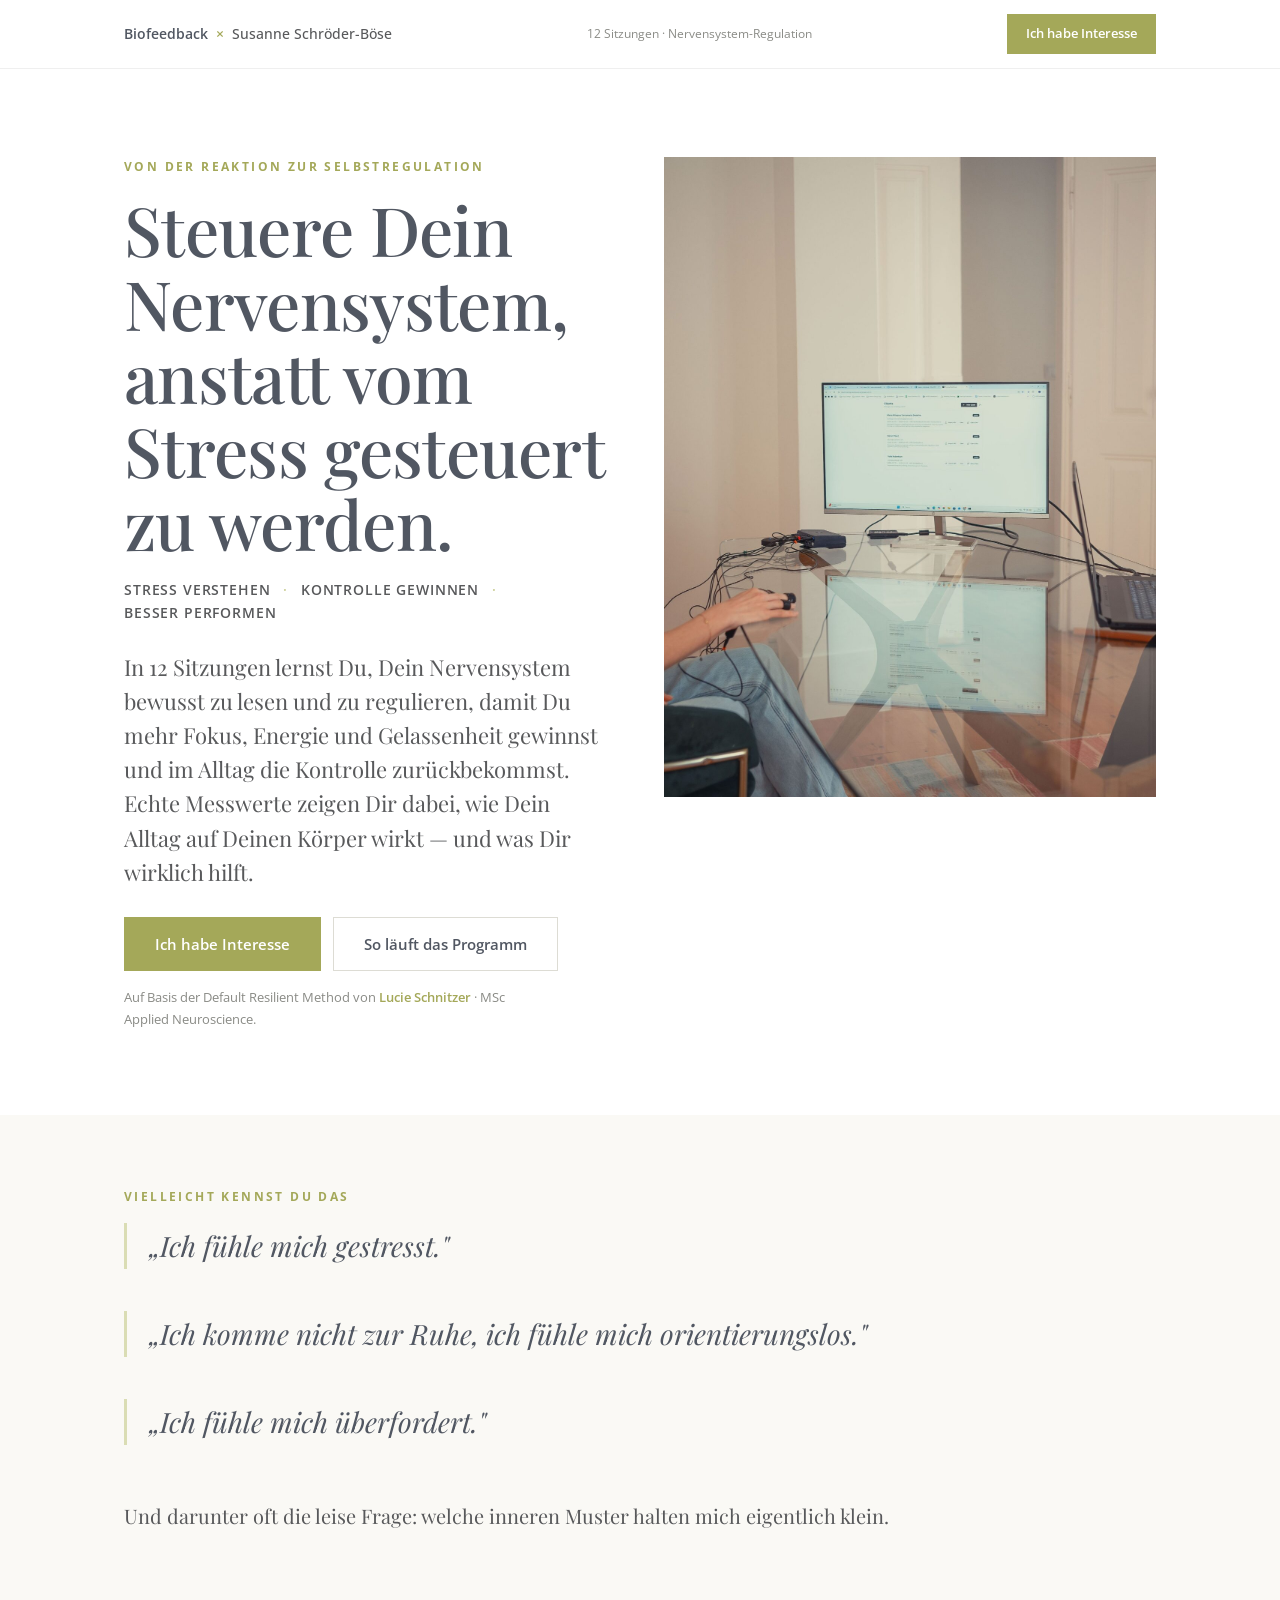
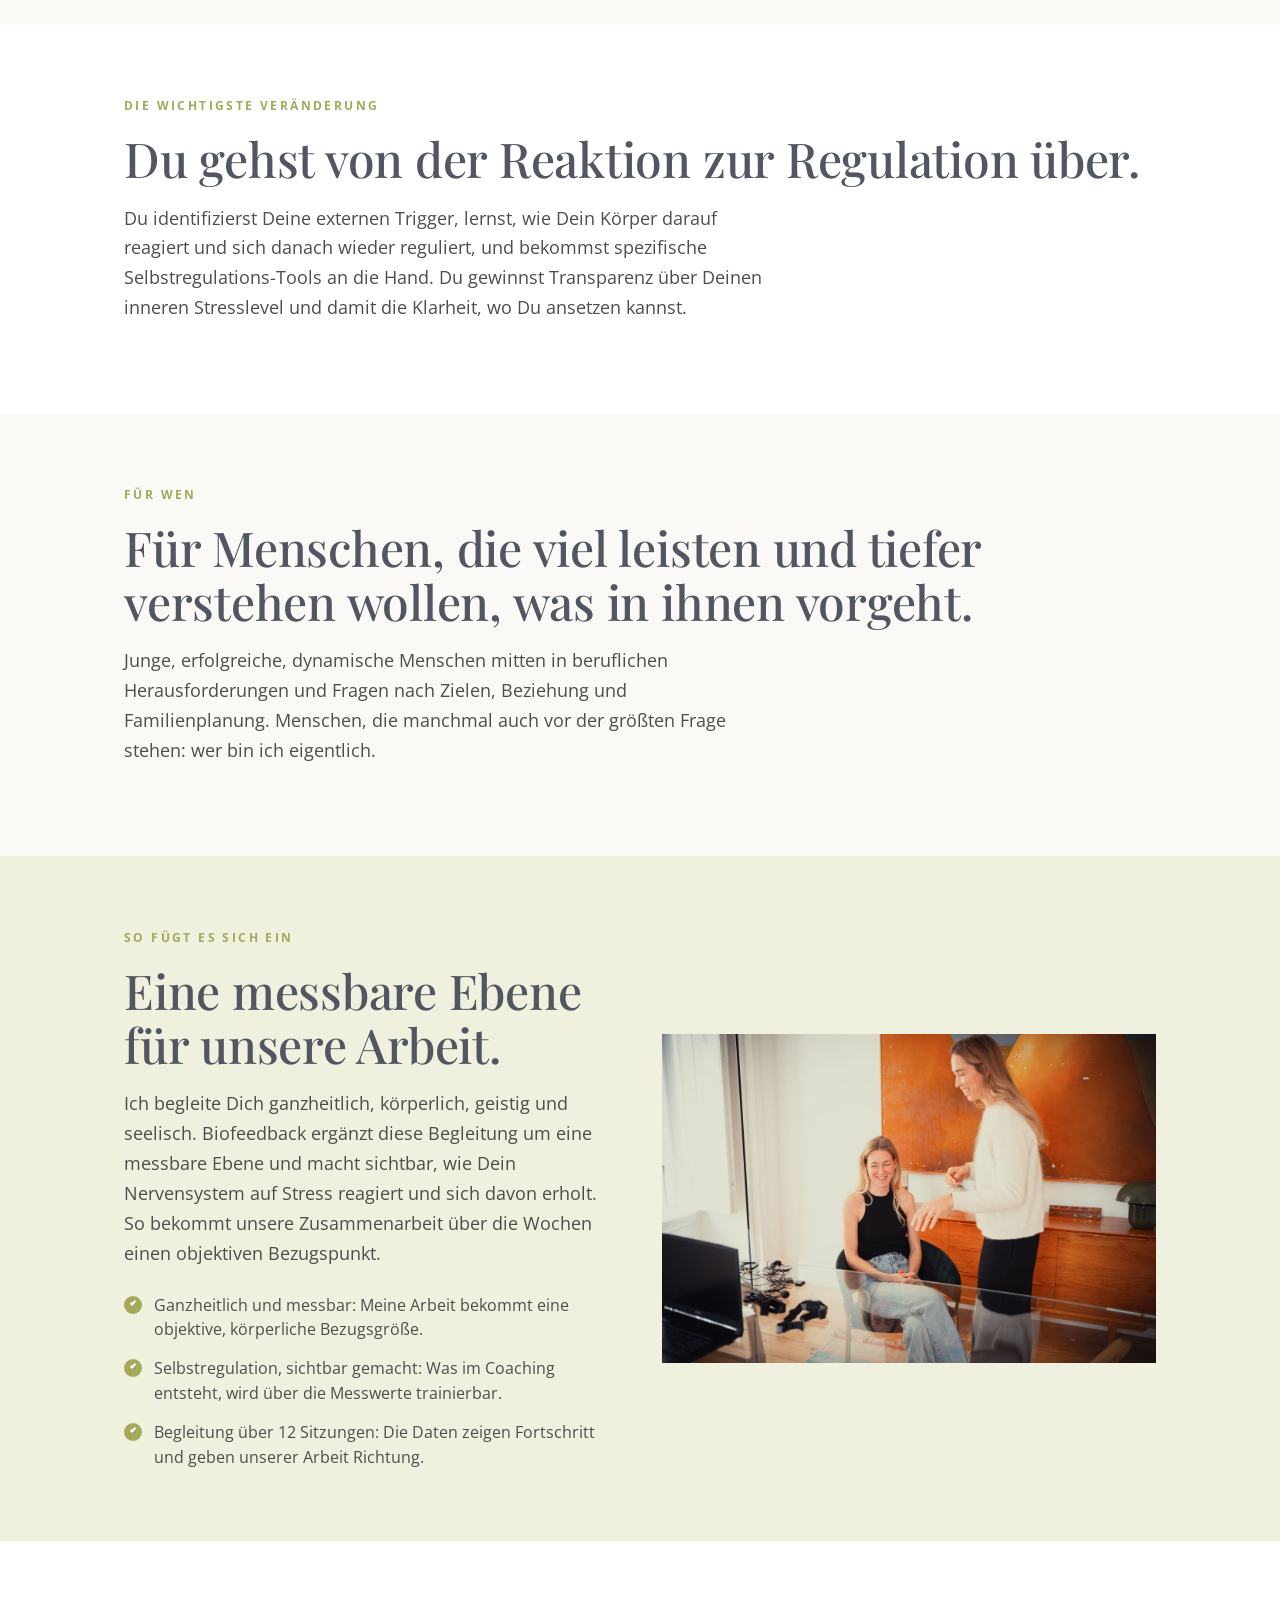
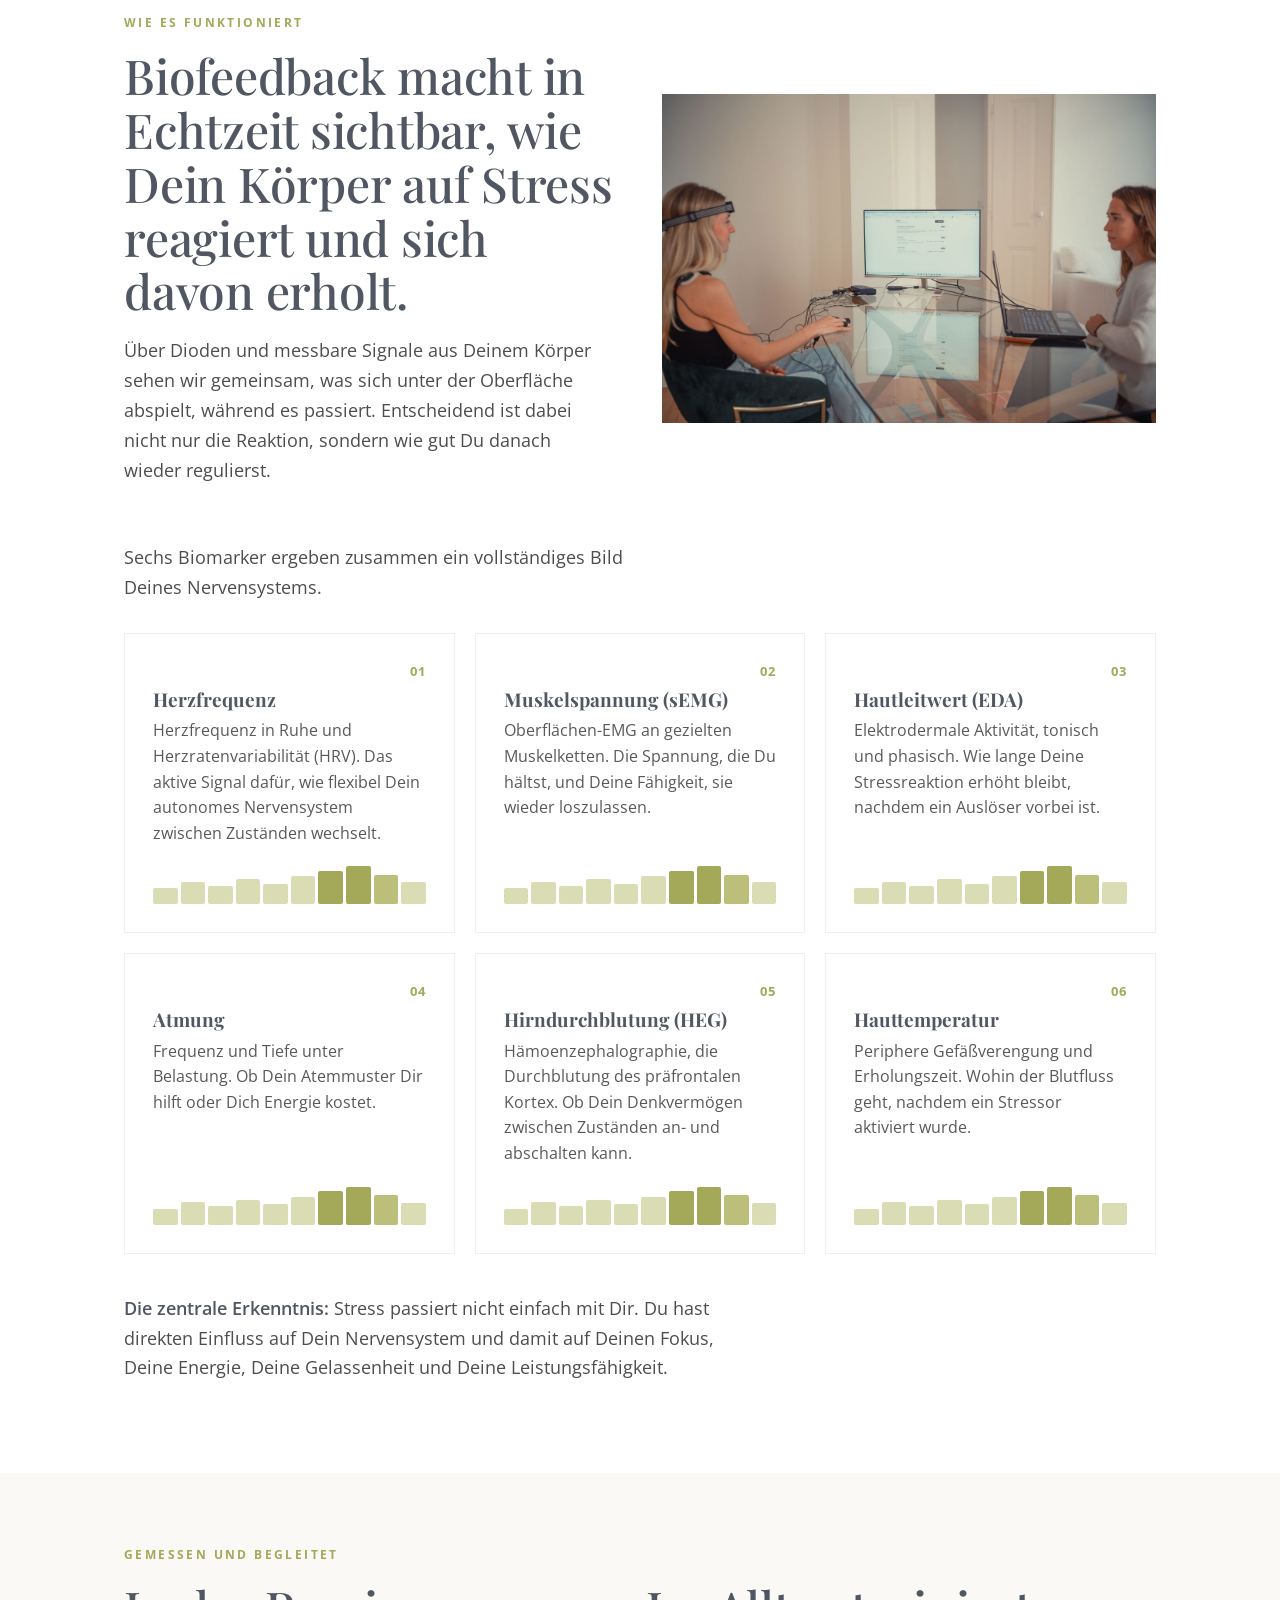
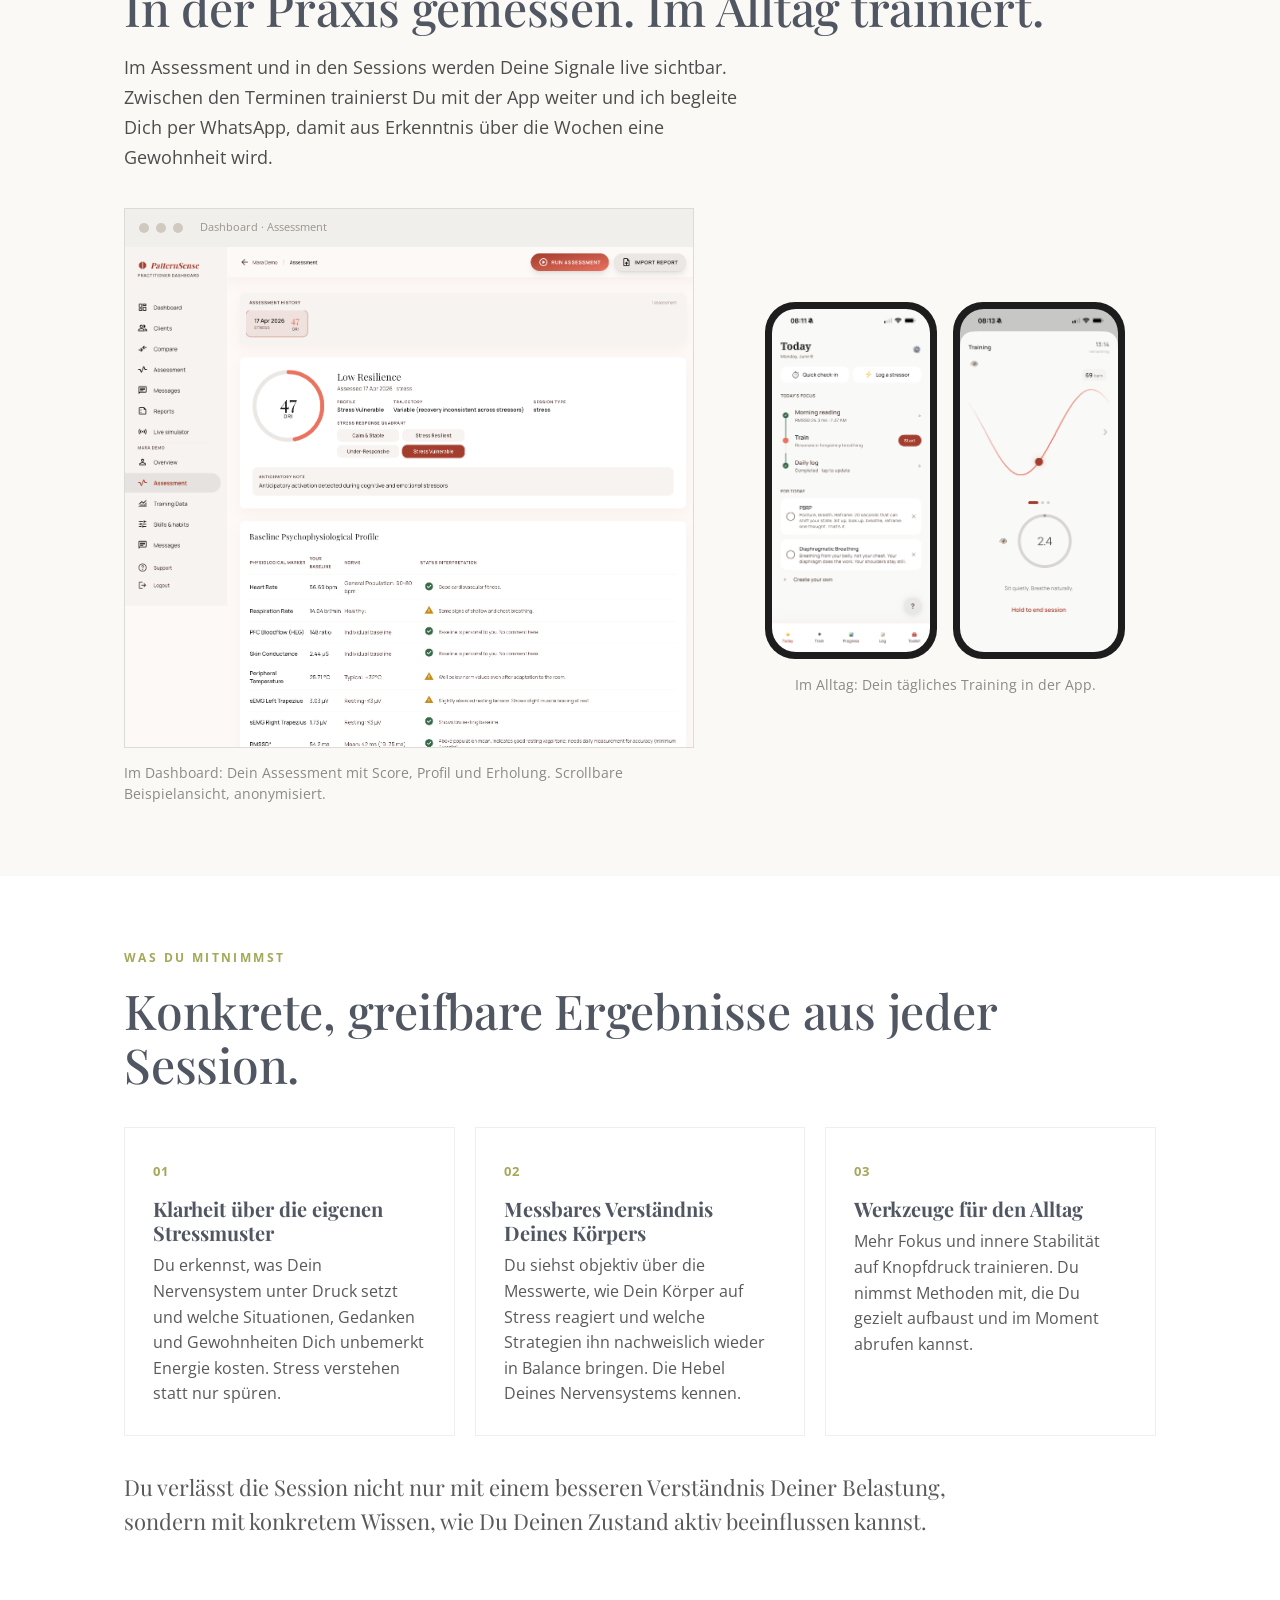
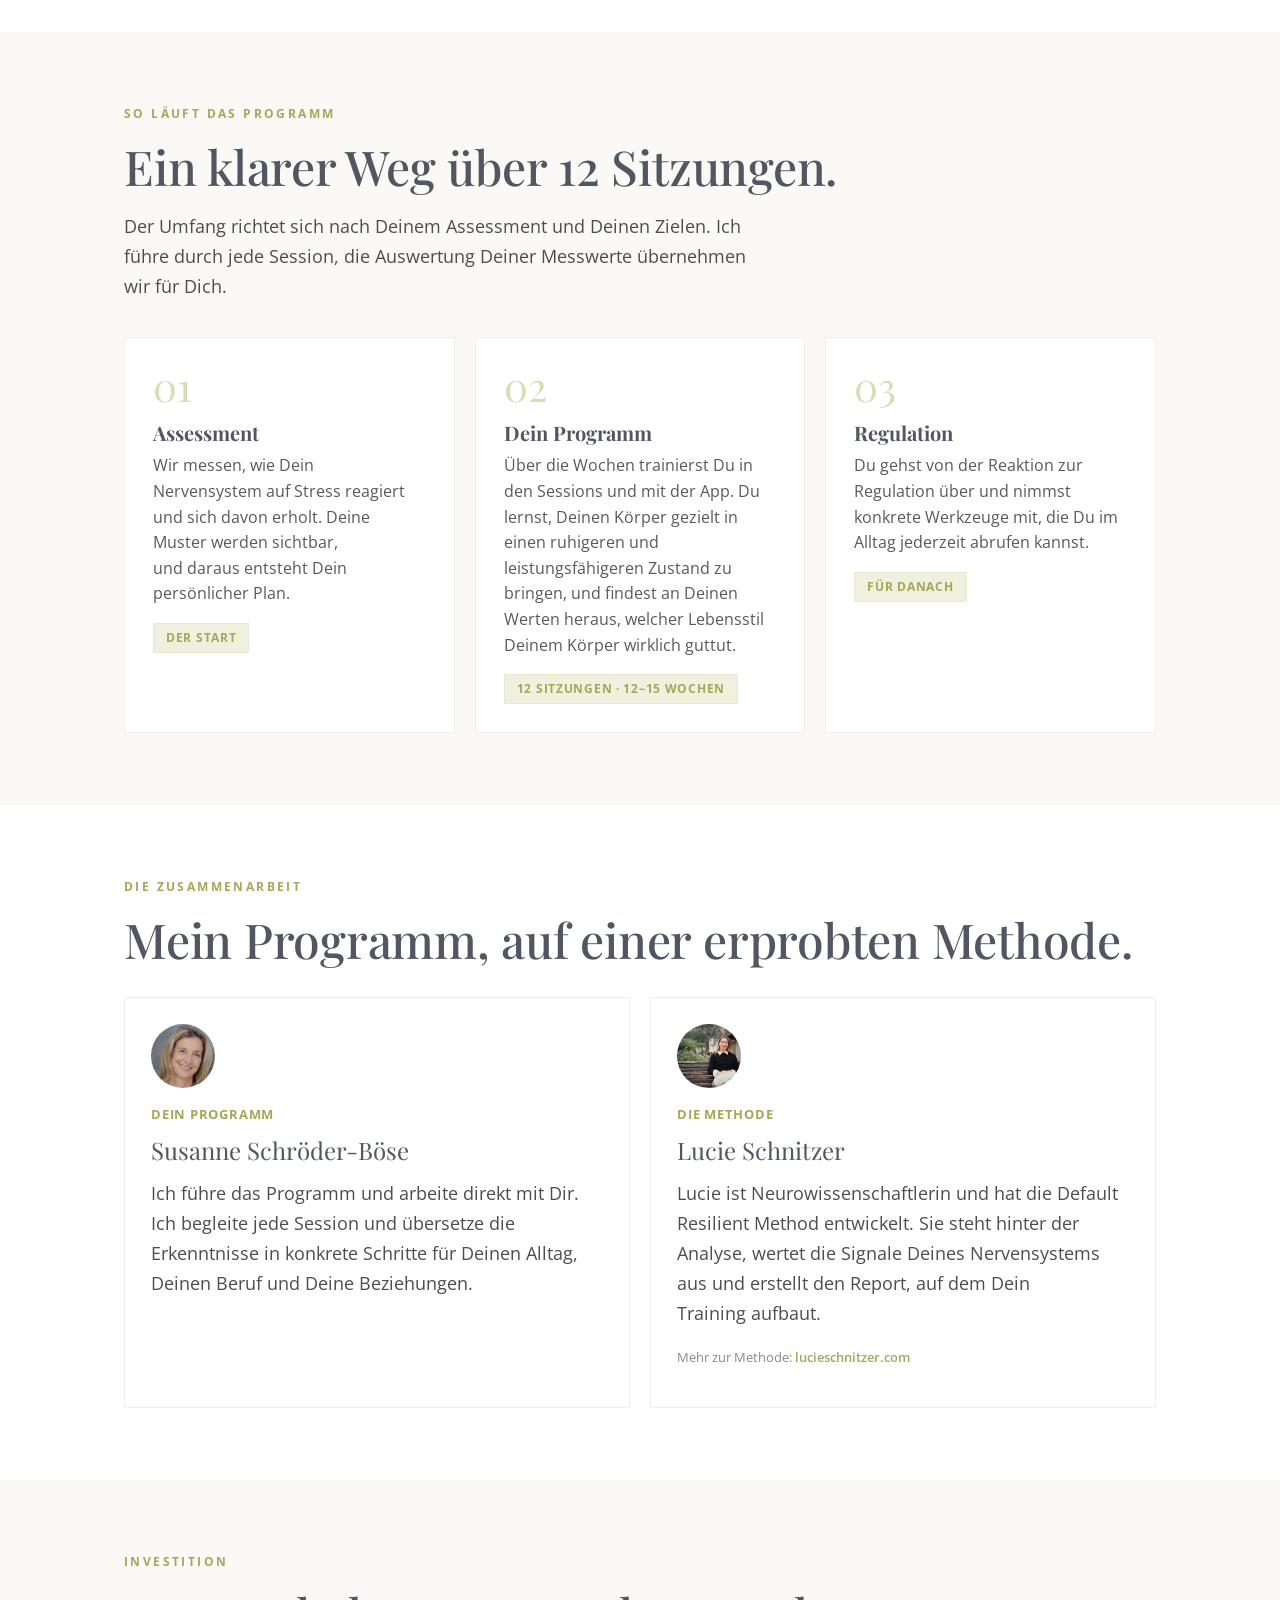
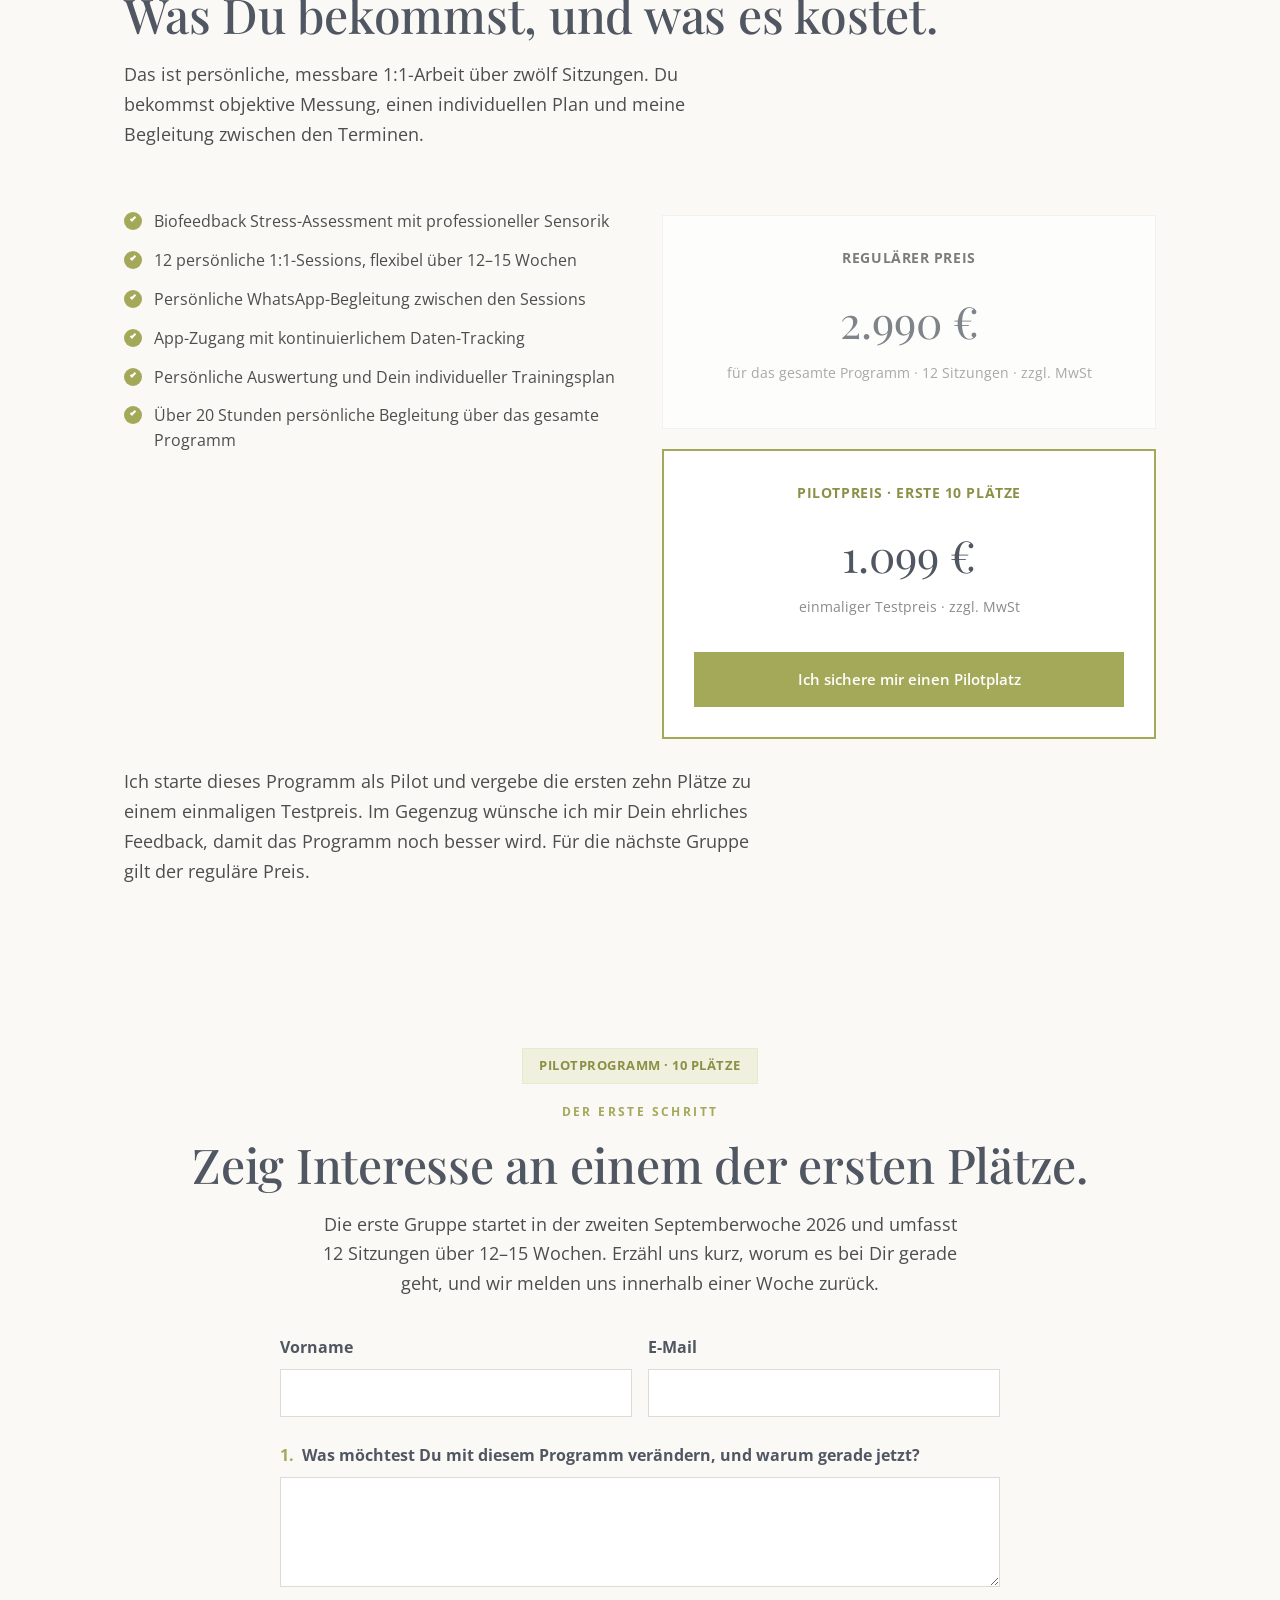
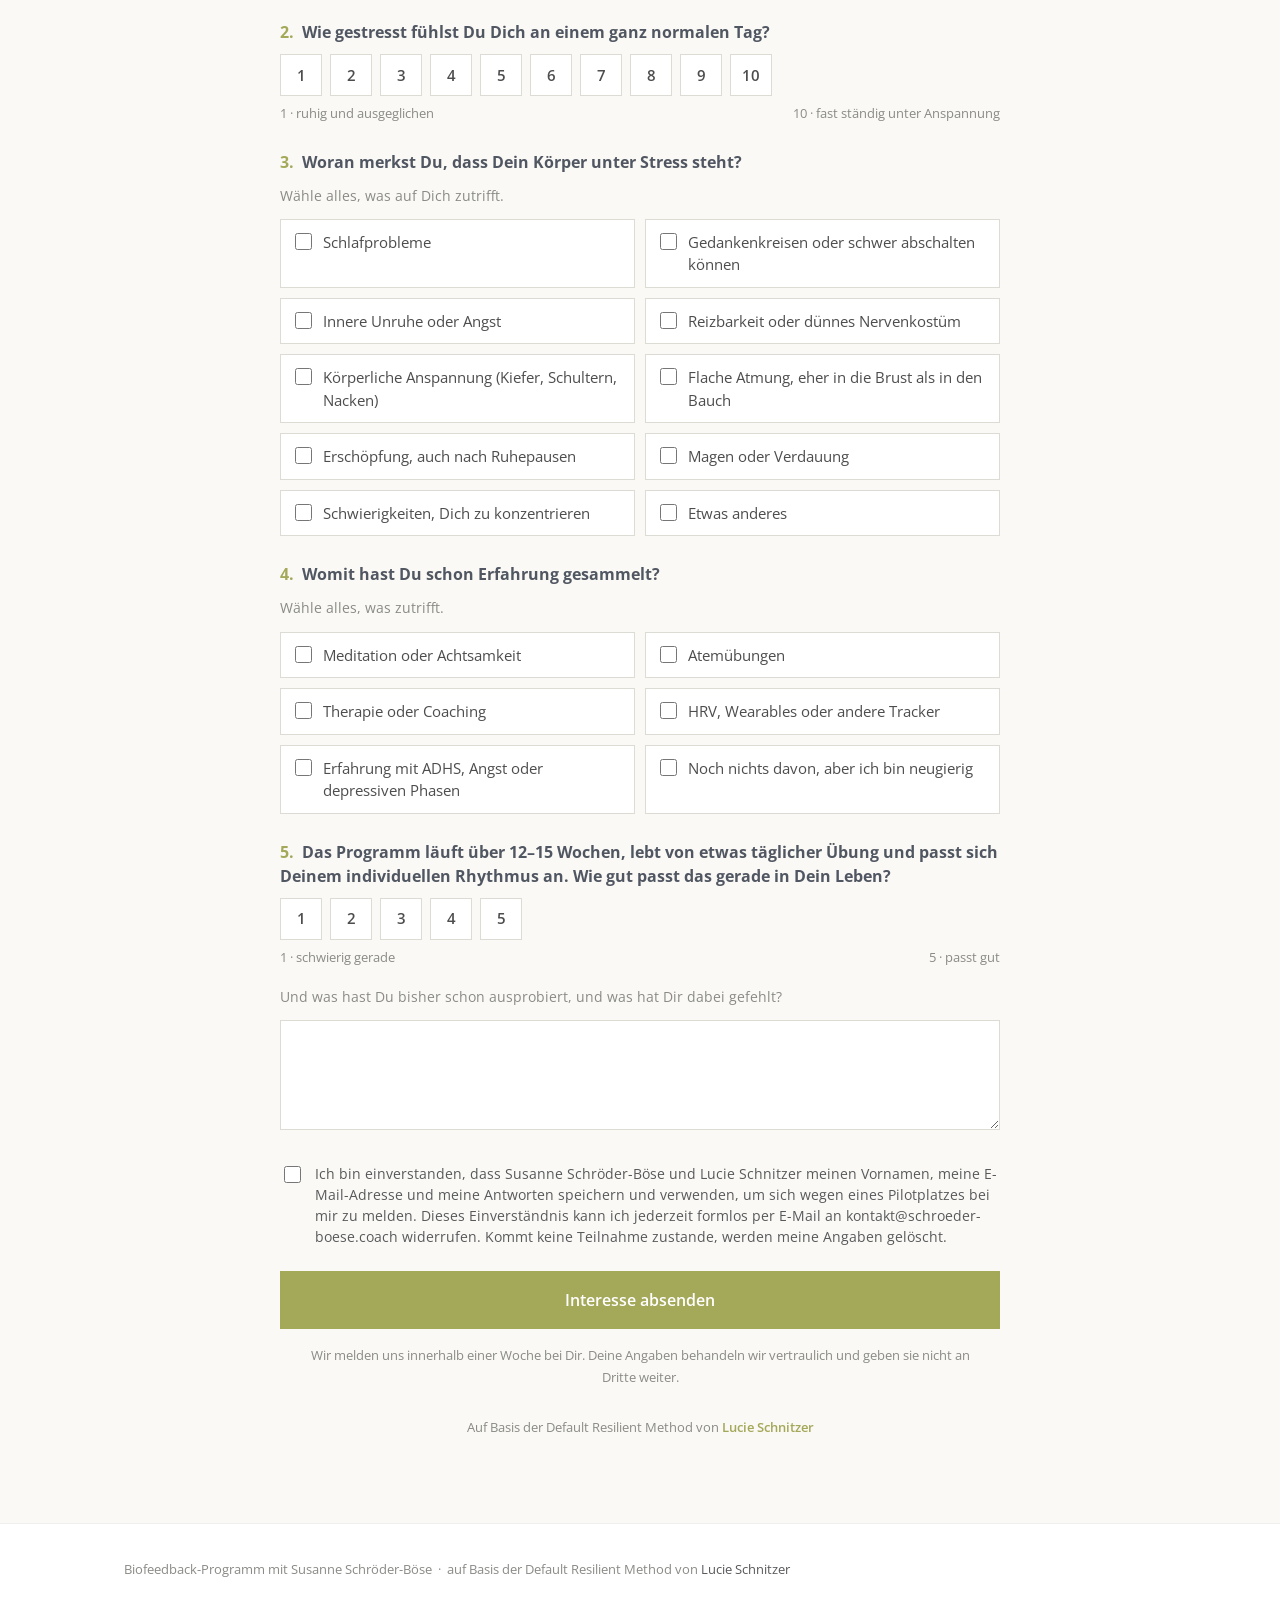
==== index.html @ 33a92c83 "Pricing zzgl. MwSt + DSGVO consent wording (data listed, revocation, deletion) Co-Authored-By: Claud" ====
<!DOCTYPE html>
<html lang="de">
<head>
<meta charset="utf-8" />
<meta name="viewport" content="width=device-width, initial-scale=1" />
<title>Das Selbstregulations-Programm · Biofeedback mit Susanne Schröder-Böse</title>
<meta name="description" content="Ein persönliches Biofeedback-Programm mit 12 Sitzungen über 12–15 Wochen, begleitet von Susanne Schröder-Böse. Lerne, Dein Nervensystem bewusst zu lesen und zu regulieren, für mehr Fokus, Energie, Gelassenheit und Kontrolle im Alltag. Auf Basis der Default Resilient Method von Lucie Schnitzer." />
<link rel="stylesheet" href="assets/colors_and_type.css" />
<style>
@import url('https://fonts.googleapis.com/css2?family=Open+Sans:wght@400;500;600;700&display=swap');
/* ===== Schröder-Böse Coaching brand tokens (override Default Resilient) =====
   Olive + slate, Playfair Display + Open Sans, square corners, flat (no shadows/gradients). */
:root {
  --font-sans: 'Open Sans', Arial, 'Helvetica Neue', Helvetica, sans-serif;
  --font-display: 'Playfair Display', Georgia, serif;
  --font-serif: 'Playfair Display', Georgia, serif;
  /* olive primary ramp */
  --primary-10: #F4F5E8; --primary-20: #E8EAD0; --primary-30: #DADDB4; --primary-40: #CBCF98;
  --primary-60: #BBBF79; --primary-80: #A4A859; --primary-100: #8C9047;
  --accent: #A4A859; --accent-strong: #8C9047; --accent-soft: #EFF0DD;
  /* neutrals: slate headline, ink body, cream surface */
  --text-100: #515762; --text-80: #4D4D4D; --text-60: #58595B; --text-40: #8A8B86; --text-20: #B0B0AE;
  --fg-1: #515762; --fg-2: #4D4D4D; --fg-3: #58595B; --fg-4: #8A8B86; --fg-5: #B0B0AE;
  --fg-on-dark: #FFFFFF; --fg-on-dark-2: rgba(255,255,255,0.80); --fg-on-dark-3: rgba(255,255,255,0.5);
  --bg-white: #FFFFFF; --bg-paper: #FAF9F5; --bg-dark: #515762;
  --surface: #FFFFFF; --surface-alt: #FAF9F5; --surface-inverse: #515762;
  --border: #EFEFEF; --border-strong: #DDDCD4;
  /* square corners + flat */
  --radius-sm: 0; --radius-md: 0; --radius-lg: 0; --radius-pill: 0;
  --shadow-none: none; --shadow-subtle: none; --shadow-card: none;
}

/* ===== Page layout ===== */
* { box-sizing: border-box; }
html { scroll-behavior: smooth; }
section[id] { scroll-margin-top: 86px; }
body {
  margin: 0;
  font-family: var(--font-sans);
  color: var(--fg-2);
  background: var(--surface);
  -webkit-font-smoothing: antialiased;
  line-height: 1.5;
}
.wrap { max-width: 1080px; margin: 0 auto; padding: 0 24px; }
.section { padding: 72px 0; }
.section--paper { background: var(--surface-alt); }
.section--tint { background: var(--accent-soft); }
.section--dark { background: var(--surface-inverse); color: var(--fg-on-dark); }
.eyebrow {
  font-family: var(--font-sans);
  font-size: var(--fs-label); letter-spacing: var(--ls-label);
  text-transform: uppercase; font-weight: 700; color: var(--accent);
  margin: 0 0 16px;
}
h1, h2, h3 { font-family: var(--font-display); font-weight: 500; color: var(--fg-1); margin: 0 0 18px; }
h1 { font-size: clamp(38px, 7vw, 68px); line-height: 1.08; letter-spacing: -0.01em; }
h2 { font-size: clamp(28px, 4.4vw, 48px); line-height: 1.12; }
h3 { font-size: clamp(20px, 2.6vw, 28px); line-height: 1.2; font-weight: 700; }
.lede { font-family: var(--font-serif); font-size: clamp(19px, 2.2vw, 22px); line-height: 1.55; color: var(--fg-3); }
p { font-size: var(--fs-body-default); line-height: 1.66; color: var(--fg-2); }
.measure { max-width: 64ch; }
.center { text-align: center; }
.center .measure { margin-left: auto; margin-right: auto; }

/* Buttons */
.btn {
  display: inline-flex; align-items: center; gap: 8px;
  font-family: var(--font-sans); font-weight: 600; font-size: 15px;
  padding: 15px 30px; border-radius: var(--radius-pill);
  text-decoration: none; cursor: pointer; border: 1px solid transparent;
  transition: transform var(--dur-fast) var(--ease-standard), background var(--dur-fast);
}
.btn:active { transform: translateY(1px); }
.btn--primary { background: var(--accent); color: #fff; }
.btn--primary:hover { background: var(--accent-strong); }
.btn--ghost { background: transparent; color: var(--fg-1); border-color: var(--border-strong); }
.btn--inverse { background: #fff; color: var(--text-100); }

/* Topbar / cobrand */
.topbar { border-bottom: 1px solid var(--border); background: var(--surface); position: sticky; top: 0; z-index: 50; }
.topbar-inner { display: flex; align-items: center; justify-content: space-between; padding: 14px 24px; max-width: 1080px; margin: 0 auto; gap: 16px; flex-wrap: wrap; }
.cobrand { font-family: var(--font-sans); font-weight: 600; font-size: 14px; color: var(--fg-1); display: flex; align-items: center; gap: 8px; }
.cobrand .x { color: var(--accent); }
.cobrand .who { color: var(--fg-3); font-weight: 500; }
.topbar-cta { font-size: 13px; padding: 9px 18px; }
.topmeta { font-size: 12px; color: var(--fg-4); }

/* Hero — split: copy left, true-color media right */
.hero { padding: 88px 0 72px; }
.hero .tagline { font-family: var(--font-sans); font-weight: 600; letter-spacing: 0.06em; text-transform: uppercase; color: var(--fg-3); margin: 0 0 26px; font-size: 14px; }
.hero .tagline span { color: var(--primary-40); padding: 0 8px; }
.cta-row { display: flex; gap: 12px; flex-wrap: wrap; align-items: center; }
.cta-note { font-size: 13px; color: var(--fg-4); }

/* Problem quotes */
.quotes { display: grid; gap: 14px; max-width: 760px; }
.quote {
  font-family: var(--font-display); font-style: italic;
  font-size: clamp(20px, 3vw, 28px); line-height: 1.35; color: var(--fg-1);
  padding: 4px 0 4px 22px; border-left: 3px solid var(--primary-30);
}
.reflect { margin-top: 26px; font-family: var(--font-serif); font-size: 20px; color: var(--fg-3); }

/* Cards */
.cards { display: grid; grid-template-columns: repeat(3, 1fr); gap: 20px; margin-top: 36px; }
.card { background: var(--surface); border: 1px solid var(--border); border-radius: var(--radius-lg); padding: 28px; box-shadow: var(--shadow-subtle); }
.card .num { font-family: var(--font-sans); font-weight: 700; color: var(--accent); font-size: 13px; letter-spacing: 0.08em; }
.card h3 { margin: 14px 0 8px; font-size: 20px; }
.card p { font-size: 16px; line-height: 1.6; color: var(--fg-3); margin: 0; }

/* Mechanism signal chips */
.signals { display: flex; gap: 10px; flex-wrap: wrap; margin: 22px 0 0; }
.chip { font-family: var(--font-sans); font-size: 14px; font-weight: 600; color: var(--fg-2); background: var(--accent-soft); border: 1px solid var(--primary-20); border-radius: var(--radius-pill); padding: 8px 16px; }

/* Biomarker grid (6 cards) */
.bio-cards { margin-top: 30px; }
.bio-cards .card { display: flex; flex-direction: column; }
.bio-cards .card .num { align-self: flex-end; }
.bio-cards .card h3 { margin: 6px 0 8px; font-size: 19px; }
.bio-cards .card p { flex: 1; }
.spark { display: flex; align-items: flex-end; gap: 3px; height: 38px; margin-top: 20px; }
.spark i { flex: 1; background: var(--primary-30); border-radius: 2px; height: 42%; }
.spark i:nth-child(2) { height: 60%; }
.spark i:nth-child(3) { height: 48%; }
.spark i:nth-child(4) { height: 66%; }
.spark i:nth-child(5) { height: 54%; }
.spark i:nth-child(6) { height: 74%; }
.spark i:nth-child(7) { height: 88%; background: var(--accent); }
.spark i:nth-child(8) { height: 100%; background: var(--accent); }
.spark i:nth-child(9) { height: 78%; background: var(--primary-60); }
.spark i:nth-child(10) { height: 58%; }

/* Cooperation */
.coop { display: grid; grid-template-columns: 1fr 1fr; gap: 20px; margin-top: 30px; }
.coop-card { border: 1px solid var(--border); border-radius: var(--radius-lg); padding: 26px; background: var(--surface); }
.coop-card .role { font-size: 13px; letter-spacing: 0.06em; text-transform: uppercase; color: var(--accent); font-weight: 700; margin: 0 0 6px; }
.coop-card .name { font-family: var(--font-display); font-size: 24px; color: var(--fg-1); margin: 0 0 8px; }
.editable { border-left: 3px dashed var(--primary-40); }

/* Pricing */
.price-wrap { display: grid; grid-template-columns: 1fr 1fr; gap: 20px; margin-top: 30px; }
.price-card { border: 1px solid var(--border); border-radius: var(--radius-lg); padding: 30px; background: var(--surface); text-align: center; }
.price-card .plan { font-family: var(--font-sans); font-weight: 700; font-size: 14px; letter-spacing: 0.04em; color: var(--fg-2); text-transform: uppercase; }
.price-card .amount { font-family: var(--font-display); font-size: 44px; color: var(--fg-1); margin: 12px 0 4px; }
.price-card .unit { font-size: 14px; color: var(--fg-4); }
.price-note { text-align: center; font-size: 14px; color: var(--fg-4); margin-top: 18px; }
.placeholder-box { max-width: 680px; margin: 26px auto 0; padding: 52px 30px; border: 1px dashed var(--border-strong); color: var(--fg-4); font-family: var(--font-sans); font-size: 14px; letter-spacing: 0.02em; }

/* Final CTA */
.final { text-align: center; }
.final h2 { color: #fff; }
.final p { color: var(--fg-on-dark-2); }

/* Footer */
.footer { border-top: 1px solid var(--border); padding: 36px 0; font-size: 13px; color: var(--fg-4); }
.footer a { color: var(--fg-3); text-decoration: none; }

/* ===== Media ===== */
/* Hero split */
.hero-grid { display: grid; grid-template-columns: 1fr 1fr; gap: 48px; align-items: stretch; }
.hero-media { margin: 0; }
.hero-media img, .hero-media video { width: 100%; height: 100%; min-height: 480px; max-height: 640px; object-fit: cover; border-radius: var(--radius-lg); box-shadow: var(--shadow-card); display: block; }

/* Section split (copy + media) */
.split { display: grid; grid-template-columns: 1fr 1fr; gap: 44px; align-items: center; }
.split-copy .eyebrow { margin-top: 0; }
.split-media { margin: 0; }
.split-media img { width: 100%; height: auto; border-radius: var(--radius-lg); box-shadow: var(--shadow-card); display: block; }
.loop-video { width: 100%; height: 100%; max-height: 460px; object-fit: cover; border-radius: var(--radius-lg); box-shadow: var(--shadow-card); display: block; background: var(--bg-paper); }

/* Tick list (integration points) */
.ticks { list-style: none; margin: 24px 0 0; padding: 0; display: grid; gap: 14px; }
.ticks li { position: relative; padding-left: 30px; font-size: 16px; line-height: 1.55; color: var(--fg-2); }
.ticks li::before { content: ""; position: absolute; left: 0; top: 3px; width: 18px; height: 18px; border-radius: 50%; background: var(--accent); }
.ticks li::after { content: ""; position: absolute; left: 6px; top: 8px; width: 6px; height: 3px; border-left: 2px solid #fff; border-bottom: 2px solid #fff; transform: rotate(-45deg); }

/* Full-bleed cinematic band */
.fullbleed { position: relative; margin: 0; }
.fullbleed img { width: 100%; height: clamp(280px, 44vw, 540px); object-fit: cover; object-position: center 35%; display: block; }
.fullbleed-cap {
  position: absolute; left: 0; right: 0; bottom: 0;
  padding: 64px 24px 26px; margin: 0;
  font-family: var(--font-serif); font-size: clamp(17px, 2.2vw, 22px); color: #fff;
  background: linear-gradient(to top, rgba(20,20,20,0.72), rgba(20,20,20,0));
}
.fullbleed-cap span { max-width: 1080px; margin: 0 auto; display: block; }

/* Cooperation avatars */
.avatar { width: 64px; height: 64px; border-radius: 50%; object-fit: cover; display: block; margin: 0 0 16px; box-shadow: var(--shadow-subtle); }
.avatar--mono {
  background: var(--accent); color: #fff;
  display: flex; align-items: center; justify-content: center;
  font-family: var(--font-display); font-weight: 500; font-size: 24px; letter-spacing: 0.01em;
}

/* Background video on dark CTA */
.final { position: relative; overflow: hidden; }
.final .bg-video { position: absolute; inset: 0; width: 100%; height: 100%; object-fit: cover; opacity: 0.32; z-index: 0; }
.final .bg-overlay { position: absolute; inset: 0; background: radial-gradient(ellipse at center, rgba(37,37,37,0.55), rgba(37,37,37,0.86)); z-index: 0; }
.final .wrap { position: relative; z-index: 1; }

/* ===== Program positioning bits ===== */
/* Hero program-meta pills */
.prog-meta { display: flex; flex-wrap: wrap; gap: 8px 10px; align-items: center; margin: 0 0 24px; font-family: var(--font-sans); font-size: 13px; font-weight: 600; }
.prog-meta .pill { background: var(--accent-soft); border: 1px solid var(--primary-20); color: var(--accent); border-radius: var(--radius-pill); padding: 6px 14px; letter-spacing: 0.02em; }

/* Trust / credibility microcopy near CTAs */
.trust { margin-top: 16px; font-size: 13px; color: var(--fg-4); }
.trust a { color: var(--accent); text-decoration: none; font-weight: 600; }
.trust a:hover { text-decoration: underline; }

/* Interest form + questionnaire */
.apply { max-width: 720px; margin: 36px auto 0; text-align: left; }
.apply .field { margin-bottom: 26px; }
.apply label.q { display: block; font-family: var(--font-sans); font-weight: 700; font-size: 16px; color: var(--fg-1); margin-bottom: 10px; }
.apply label.q .num { color: var(--accent); margin-right: 8px; }
.apply .hint { font-family: var(--font-sans); font-weight: 400; font-size: 14px; color: var(--fg-4); margin: 4px 0 12px; }
.apply input[type="text"], .apply input[type="email"], .apply textarea {
  width: 100%; font-family: var(--font-sans); font-size: 15px; color: var(--fg-1);
  background: var(--surface); border: 1px solid var(--border-strong); border-radius: 0;
  padding: 13px 14px; transition: border-color var(--dur-fast);
}
.apply textarea { min-height: 110px; resize: vertical; line-height: 1.5; }
.apply input:focus, .apply textarea:focus { outline: none; border-color: var(--accent); }
.apply .row2 { display: grid; grid-template-columns: 1fr 1fr; gap: 16px; }
/* scale (radio row) */
.scale { display: flex; flex-wrap: wrap; gap: 8px; }
.scale label { cursor: pointer; }
.scale input { position: absolute; opacity: 0; width: 0; height: 0; }
.scale span { display: inline-flex; align-items: center; justify-content: center; min-width: 42px; height: 42px; padding: 0 6px; font-family: var(--font-sans); font-weight: 600; font-size: 15px; color: var(--fg-2); background: var(--surface); border: 1px solid var(--border-strong); }
.scale input:checked + span { background: var(--accent); border-color: var(--accent); color: #fff; }
.scale input:focus-visible + span { border-color: var(--accent); }
.scale-ends { display: flex; justify-content: space-between; font-family: var(--font-sans); font-size: 13px; color: var(--fg-4); margin-top: 8px; }
/* checkbox + radio choice list */
.choices { display: grid; gap: 10px; }
.choices.two { grid-template-columns: 1fr 1fr; }
.choice { display: flex; align-items: flex-start; gap: 11px; font-family: var(--font-sans); font-size: 15px; color: var(--fg-2); cursor: pointer; padding: 11px 14px; border: 1px solid var(--border-strong); background: var(--surface); }
.choice input { margin: 2px 0 0; accent-color: var(--accent); width: 17px; height: 17px; flex-shrink: 0; }
.choice:has(input:checked) { border-color: var(--accent); background: var(--accent-soft); }
.consent { display: flex; align-items: flex-start; gap: 11px; font-family: var(--font-sans); font-size: 14px; color: var(--fg-3); line-height: 1.5; margin: 8px 0 24px; text-align: left; }
.consent input { margin-top: 3px; accent-color: var(--accent); width: 17px; height: 17px; flex-shrink: 0; }
.apply .btn { width: 100%; justify-content: center; font-size: 16px; padding: 17px; }
.apply .privacy-note { font-family: var(--font-sans); font-size: 13px; color: var(--fg-4); margin-top: 16px; text-align: center; }
.places-badge { display: inline-flex; align-items: center; gap: 8px; font-family: var(--font-sans); font-size: 13px; font-weight: 700; letter-spacing: 0.04em; text-transform: uppercase; color: var(--accent-strong); background: var(--accent-soft); border: 1px solid var(--primary-20); padding: 7px 16px; margin-bottom: 18px; }
@media (max-width: 600px) { .apply .row2, .choices.two { grid-template-columns: 1fr; } }

/* Program steps */
.steps { display: grid; grid-template-columns: repeat(3, 1fr); gap: 20px; margin-top: 36px; }
.step { background: var(--surface); border: 1px solid var(--border); border-radius: var(--radius-lg); padding: 28px; box-shadow: var(--shadow-subtle); }
.step .step-no { font-family: var(--font-display); font-size: 40px; color: var(--primary-30); line-height: 1; }
.step h3 { margin: 12px 0 8px; font-size: 20px; }
.step p { font-size: 16px; line-height: 1.6; color: var(--fg-3); margin: 0; }
.step .dur { display: inline-block; margin-top: 16px; font-family: var(--font-sans); font-size: 12px; font-weight: 700; letter-spacing: 0.06em; text-transform: uppercase; color: var(--accent); background: var(--accent-soft); border: 1px solid var(--primary-20); border-radius: var(--radius-pill); padding: 5px 12px; }

/* Device showcase: practice photo + phone(s) */
.showcase { display: grid; grid-template-columns: 1.15fr 0.85fr; gap: 40px; align-items: center; margin-top: 36px; }
.device-photo { margin: 0; }
.device-photo img { width: 100%; height: auto; border-radius: var(--radius-lg); box-shadow: var(--shadow-card); display: block; }
.device-photo figcaption, .phones-cap, .device-browser-fig figcaption { margin-top: 14px; font-size: 14px; color: var(--fg-4); font-family: var(--font-sans); }

/* Scrollable browser frame (assessment snapshot) */
.device-browser-fig { margin: 0; }
.device-browser { border-radius: 0; overflow: hidden; border: 1px solid var(--border-strong); background: #fff; }
.device-browser .bar { display: flex; align-items: center; gap: 7px; padding: 10px 14px; background: #f1efec; border-bottom: 1px solid var(--border); }
.device-browser .dot { width: 10px; height: 10px; border-radius: 50%; background: #cfc9c0; }
.device-browser .addr { margin-left: 10px; font-size: 11px; color: #9a948b; font-family: var(--font-sans); }
.browser-scroll { height: 500px; overflow-y: auto; -webkit-overflow-scrolling: touch; scrollbar-width: thin; }
.browser-scroll img { display: block; width: 100%; height: auto; }
.phones { display: flex; gap: 16px; justify-content: center; align-items: flex-start; }
.phone { flex: 0 1 172px; min-width: 0; border-radius: 30px; padding: 7px; background: #1d1d1d; box-shadow: var(--shadow-card); }
.phone img { display: block; width: 100%; height: auto; aspect-ratio: 1320 / 2868; border-radius: 24px; }
.phone-col { text-align: center; }

@media (max-width: 760px) {
  .section { padding: 52px 0; }
  .cards, .coop, .price-wrap, .steps { grid-template-columns: 1fr; }
  .hero { padding: 56px 0 44px; }
  .hero-grid, .split, .showcase { grid-template-columns: 1fr; gap: 28px; }
  .hero-media { order: -1; }
  .hero-media img, .hero-media video { min-height: 0; max-height: 340px; }
  .fullbleed-cap { padding: 48px 20px 20px; }
  .phone { flex-basis: 144px; }
  .topmeta { display: none; }
}
</style>
</head>
<body>

<!-- ===== Topbar / cobrand ===== -->
<header class="topbar">
  <div class="topbar-inner">
    <div class="cobrand">
      <span>Biofeedback</span>
      <span class="x">×</span>
      <span class="who">Susanne Schröder-Böse</span>
    </div>
    <span class="topmeta">12 Sitzungen · Nervensystem-Regulation</span>
    <a href="#interesse" class="btn btn--primary topbar-cta">Ich habe Interesse</a>
  </div>
</header>

<!-- ===== Hero ===== -->
<section class="hero">
  <div class="wrap hero-grid">
    <div class="hero-copy">
      <p class="eyebrow">Von der Reaktion zur Selbstregulation</p>
      <h1>Steuere Dein Nervensystem, anstatt vom Stress gesteuert zu werden.</h1>
      <p class="tagline">Stress verstehen <span>·</span> Kontrolle gewinnen <span>·</span> Besser performen</p>
      <p class="lede">In 12 Sitzungen lernst Du, Dein Nervensystem bewusst zu lesen und zu regulieren, damit Du mehr Fokus, Energie und Gelassenheit gewinnst und im Alltag die Kontrolle zurückbekommst. Echte Messwerte zeigen Dir dabei, wie Dein Alltag auf Deinen Körper wirkt — und was Dir wirklich hilft.</p>
      <div class="cta-row" style="margin-top:28px">
        <a href="#interesse" class="btn btn--primary">Ich habe Interesse</a>
        <a href="#programm" class="btn btn--ghost">So läuft das Programm</a>
      </div>
      <p class="trust">Auf Basis der Default Resilient Method von <a href="https://lucieschnitzer.com" target="_blank" rel="noopener">Lucie Schnitzer</a> · MSc Applied Neuroscience.</p>
    </div>
    <figure class="hero-media">
      <video autoplay muted loop playsinline poster="assets/media/work-hero.jpg" aria-label="Eine Klientin atmet mit dem Atemsensor während einer Biofeedback-Session">
        <source src="assets/media/home-header.mp4" type="video/mp4" />
      </video>
    </figure>
  </div>
</section>

<!-- ===== Problem in their own words ===== -->
<section class="section section--paper">
  <div class="wrap">
    <p class="eyebrow">Vielleicht kennst Du das</p>
    <div class="quotes">
      <p class="quote">„Ich fühle mich gestresst."</p>
      <p class="quote">„Ich komme nicht zur Ruhe, ich fühle mich orientierungslos."</p>
      <p class="quote">„Ich fühle mich überfordert."</p>
    </div>
    <p class="reflect measure">Und darunter oft die leise Frage: welche inneren Muster halten mich eigentlich klein.</p>
  </div>
</section>

<!-- ===== The shift / core promise ===== -->
<section class="section">
  <div class="wrap">
    <p class="eyebrow">Die wichtigste Veränderung</p>
    <h2 class="measure">Du gehst von der Reaktion zur Regulation über.</h2>
    <p class="measure">Du identifizierst Deine externen Trigger, lernst, wie Dein Körper darauf reagiert und sich danach wieder reguliert, und bekommst spezifische Selbstregulations-Tools an die Hand. Du gewinnst Transparenz über Deinen inneren Stresslevel und damit die Klarheit, wo Du ansetzen kannst.</p>
  </div>
</section>

<!-- ===== Who it's for ===== -->
<section class="section section--paper">
  <div class="wrap">
    <p class="eyebrow">Für wen</p>
    <h2 class="measure">Für Menschen, die viel leisten und tiefer verstehen wollen, was in ihnen vorgeht.</h2>
    <p class="measure">Junge, erfolgreiche, dynamische Menschen mitten in beruflichen Herausforderungen und Fragen nach Zielen, Beziehung und Familienplanung. Menschen, die manchmal auch vor der größten Frage stehen: wer bin ich eigentlich.</p>
  </div>
</section>

<!-- ===== Integration into Susanne's work ===== -->
<section class="section section--tint">
  <div class="wrap">
    <div class="split">
      <div class="split-copy">
        <p class="eyebrow">So fügt es sich ein</p>
        <h2>Eine messbare Ebene für unsere Arbeit.</h2>
        <p>Ich begleite Dich ganzheitlich, körperlich, geistig und seelisch. Biofeedback ergänzt diese Begleitung um eine messbare Ebene und macht sichtbar, wie Dein Nervensystem auf Stress reagiert und sich davon erholt. So bekommt unsere Zusammenarbeit über die Wochen einen objektiven Bezugspunkt.</p>
        <ul class="ticks">
          <li>Ganzheitlich und messbar: Meine Arbeit bekommt eine objektive, körperliche Bezugsgröße.</li>
          <li>Selbstregulation, sichtbar gemacht: Was im Coaching entsteht, wird über die Messwerte trainierbar.</li>
          <li>Begleitung über 12 Sitzungen: Die Daten zeigen Fortschritt und geben unserer Arbeit Richtung.</li>
        </ul>
      </div>
      <figure class="split-media">
        <img src="assets/media/about-portrait.jpg" alt="Susanne Schröder-Böse in der Begleitung mit einer Klientin" loading="lazy" />
      </figure>
    </div>
  </div>
</section>

<!-- ===== How it works ===== -->
<section class="section" id="wie">
  <div class="wrap">
    <div class="split">
      <div class="split-copy">
        <p class="eyebrow">Wie es funktioniert</p>
        <h2>Biofeedback macht in Echtzeit sichtbar, wie Dein Körper auf Stress reagiert und sich davon erholt.</h2>
        <p>Über Dioden und messbare Signale aus Deinem Körper sehen wir gemeinsam, was sich unter der Oberfläche abspielt, während es passiert. Entscheidend ist dabei nicht nur die Reaktion, sondern wie gut Du danach wieder regulierst.</p>
      </div>
      <figure class="split-media">
        <video class="loop-video" autoplay muted loop playsinline poster="assets/media/work-hero.jpg">
          <source src="assets/media/method-header.mp4" type="video/mp4" />
        </video>
      </figure>
    </div>
    <p class="measure" style="margin-top:40px">Sechs Biomarker ergeben zusammen ein vollständiges Bild Deines Nervensystems.</p>
    <div class="cards bio-cards">
      <div class="card">
        <span class="num">01</span>
        <h3>Herzfrequenz</h3>
        <p>Herzfrequenz in Ruhe und Herzratenvariabilität (HRV). Das aktive Signal dafür, wie flexibel Dein autonomes Nervensystem zwischen Zuständen wechselt.</p>
        <div class="spark" aria-hidden="true"><i></i><i></i><i></i><i></i><i></i><i></i><i></i><i></i><i></i><i></i></div>
      </div>
      <div class="card">
        <span class="num">02</span>
        <h3>Muskelspannung (sEMG)</h3>
        <p>Oberflächen-EMG an gezielten Muskelketten. Die Spannung, die Du hältst, und Deine Fähigkeit, sie wieder loszulassen.</p>
        <div class="spark" aria-hidden="true"><i></i><i></i><i></i><i></i><i></i><i></i><i></i><i></i><i></i><i></i></div>
      </div>
      <div class="card">
        <span class="num">03</span>
        <h3>Hautleitwert (EDA)</h3>
        <p>Elektrodermale Aktivität, tonisch und phasisch. Wie lange Deine Stressreaktion erhöht bleibt, nachdem ein Auslöser vorbei ist.</p>
        <div class="spark" aria-hidden="true"><i></i><i></i><i></i><i></i><i></i><i></i><i></i><i></i><i></i><i></i></div>
      </div>
      <div class="card">
        <span class="num">04</span>
        <h3>Atmung</h3>
        <p>Frequenz und Tiefe unter Belastung. Ob Dein Atemmuster Dir hilft oder Dich Energie kostet.</p>
        <div class="spark" aria-hidden="true"><i></i><i></i><i></i><i></i><i></i><i></i><i></i><i></i><i></i><i></i></div>
      </div>
      <div class="card">
        <span class="num">05</span>
        <h3>Hirndurchblutung (HEG)</h3>
        <p>Hämoenzephalographie, die Durchblutung des präfrontalen Kortex. Ob Dein Denkvermögen zwischen Zuständen an- und abschalten kann.</p>
        <div class="spark" aria-hidden="true"><i></i><i></i><i></i><i></i><i></i><i></i><i></i><i></i><i></i><i></i></div>
      </div>
      <div class="card">
        <span class="num">06</span>
        <h3>Hauttemperatur</h3>
        <p>Periphere Gefäßverengung und Erholungszeit. Wohin der Blutfluss geht, nachdem ein Stressor aktiviert wurde.</p>
        <div class="spark" aria-hidden="true"><i></i><i></i><i></i><i></i><i></i><i></i><i></i><i></i><i></i><i></i></div>
      </div>
    </div>
    <p class="measure" style="margin-top:40px"><strong>Die zentrale Erkenntnis:</strong> Stress passiert nicht einfach mit Dir. Du hast direkten Einfluss auf Dein Nervensystem und damit auf Deinen Fokus, Deine Energie, Deine Gelassenheit und Deine Leistungsfähigkeit.</p>
  </div>
</section>

<!-- ===== Device showcase: practice dashboard + app =====
     NOTE: desktop side uses the real in-session photo (live dashboard on the monitor),
     since no clean standalone dashboard screenshot exists yet. Swap in a clean dashboard
     screenshot inside a browser frame when available. Phones use the real, current app. -->
<section class="section section--paper">
  <div class="wrap">
    <p class="eyebrow">Gemessen und begleitet</p>
    <h2 class="measure">In der Praxis gemessen. Im Alltag trainiert.</h2>
    <p class="measure">Im Assessment und in den Sessions werden Deine Signale live sichtbar. Zwischen den Terminen trainierst Du mit der App weiter und ich begleite Dich per WhatsApp, damit aus Erkenntnis über die Wochen eine Gewohnheit wird.</p>
    <div class="showcase">
      <figure class="device-browser-fig">
        <div class="device-browser">
          <div class="bar"><span class="dot"></span><span class="dot"></span><span class="dot"></span><span class="addr">Dashboard · Assessment</span></div>
          <div class="browser-scroll">
            <img src="assets/media/assessment.png" alt="Beispiel-Assessment im Dashboard: Resilienz-Score, psychophysiologisches Profil und Erholung nach System" loading="lazy" />
          </div>
        </div>
        <figcaption>Im Dashboard: Dein Assessment mit Score, Profil und Erholung. Scrollbare Beispielansicht, anonymisiert.</figcaption>
      </figure>
      <div class="phone-col">
        <div class="phones">
          <div class="phone"><img src="assets/media/app-today.png" alt="Die App zeigt den Tagesplan: Morgenmessung, Training und Tagesprotokoll" loading="lazy" /></div>
          <div class="phone"><img src="assets/media/app-training.png" alt="Die App führt durch eine Atemtraining-Session in Echtzeit" loading="lazy" /></div>
        </div>
        <p class="phones-cap">Im Alltag: Dein tägliches Training in der App.</p>
      </div>
    </div>
  </div>
</section>

<!-- ===== Outcomes ===== -->
<section class="section">
  <div class="wrap">
    <p class="eyebrow">Was Du mitnimmst</p>
    <h2 class="measure">Konkrete, greifbare Ergebnisse aus jeder Session.</h2>
    <div class="cards">
      <div class="card">
        <span class="num">01</span>
        <h3>Klarheit über die eigenen Stressmuster</h3>
        <p>Du erkennst, was Dein Nervensystem unter Druck setzt und welche Situationen, Gedanken und Gewohnheiten Dich unbemerkt Energie kosten. Stress verstehen statt nur spüren.</p>
      </div>
      <div class="card">
        <span class="num">02</span>
        <h3>Messbares Verständnis Deines Körpers</h3>
        <p>Du siehst objektiv über die Messwerte, wie Dein Körper auf Stress reagiert und welche Strategien ihn nachweislich wieder in Balance bringen. Die Hebel Deines Nervensystems kennen.</p>
      </div>
      <div class="card">
        <span class="num">03</span>
        <h3>Werkzeuge für den Alltag</h3>
        <p>Mehr Fokus und innere Stabilität auf Knopfdruck trainieren. Du nimmst Methoden mit, die Du gezielt aufbaust und im Moment abrufen kannst.</p>
      </div>
    </div>
    <p class="lede measure" style="margin-top:34px">Du verlässt die Session nicht nur mit einem besseren Verständnis Deiner Belastung, sondern mit konkretem Wissen, wie Du Deinen Zustand aktiv beeinflussen kannst.</p>
  </div>
</section>

<!-- ===== The program arc ===== -->
<section class="section section--paper" id="programm">
  <div class="wrap">
    <p class="eyebrow">So läuft das Programm</p>
    <h2 class="measure">Ein klarer Weg über 12 Sitzungen.</h2>
    <p class="measure">Der Umfang richtet sich nach Deinem Assessment und Deinen Zielen. Ich führe durch jede Session, die Auswertung Deiner Messwerte übernehmen wir für Dich.</p>
    <div class="steps">
      <div class="step">
        <span class="step-no">01</span>
        <h3>Assessment</h3>
        <p>Wir messen, wie Dein Nervensystem auf Stress reagiert und sich davon erholt. Deine Muster werden sichtbar, und daraus entsteht Dein persönlicher Plan.</p>
        <span class="dur">Der Start</span>
      </div>
      <div class="step">
        <span class="step-no">02</span>
        <h3>Dein Programm</h3>
        <p>Über die Wochen trainierst Du in den Sessions und mit der App. Du lernst, Deinen Körper gezielt in einen ruhigeren und leistungsfähigeren Zustand zu bringen, und findest an Deinen Werten heraus, welcher Lebensstil Deinem Körper wirklich guttut.</p>
        <span class="dur">12 Sitzungen · 12–15 Wochen</span>
      </div>
      <div class="step">
        <span class="step-no">03</span>
        <h3>Regulation</h3>
        <p>Du gehst von der Reaktion zur Regulation über und nimmst konkrete Werkzeuge mit, die Du im Alltag jederzeit abrufen kannst.</p>
        <span class="dur">Für danach</span>
      </div>
    </div>
  </div>
</section>

<!-- ===== Cooperation / positioning ===== -->
<section class="section">
  <div class="wrap">
    <p class="eyebrow">Die Zusammenarbeit</p>
    <h2 class="measure">Mein Programm, auf einer erprobten Methode.</h2>
    <div class="coop">
      <div class="coop-card">
        <img class="avatar" src="assets/media/susanne-portrait.jpg" alt="Susanne Schröder-Böse" loading="lazy" />
        <p class="role">Dein Programm</p>
        <p class="name">Susanne Schröder-Böse</p>
        <p>Ich führe das Programm und arbeite direkt mit Dir. Ich begleite jede Session und übersetze die Erkenntnisse in konkrete Schritte für Deinen Alltag, Deinen Beruf und Deine Beziehungen.</p>
      </div>
      <div class="coop-card">
        <img class="avatar" src="assets/media/lucie-portrait.jpg" alt="Lucie Schnitzer" loading="lazy" style="object-position: 70% 32%;" />
        <p class="role">Die Methode</p>
        <p class="name">Lucie Schnitzer</p>
        <p>Lucie ist Neurowissenschaftlerin und hat die Default Resilient Method entwickelt. Sie steht hinter der Analyse, wertet die Signale Deines Nervensystems aus und erstellt den Report, auf dem Dein Training aufbaut.</p>
        <p class="trust" style="margin-top:14px">Mehr zur Methode: <a href="https://lucieschnitzer.com" target="_blank" rel="noopener">lucieschnitzer.com</a></p>
      </div>
    </div>
  </div>
</section>

<!-- ===== Investition ===== -->
<section class="section section--paper" id="investition">
  <div class="wrap">
    <p class="eyebrow">Investition</p>
    <h2 class="measure">Was Du bekommst, und was es kostet.</h2>
    <p class="measure">Das ist persönliche, messbare 1:1-Arbeit über zwölf Sitzungen. Du bekommst objektive Messung, einen individuellen Plan und meine Begleitung zwischen den Terminen.</p>
    <div class="split" style="margin-top:36px;align-items:start">
      <div class="split-copy">
        <ul class="ticks">
          <li>Biofeedback Stress-Assessment mit professioneller Sensorik</li>
          <li>12 persönliche 1:1-Sessions, flexibel über 12–15 Wochen</li>
          <li>Persönliche WhatsApp-Begleitung zwischen den Sessions</li>
          <li>App-Zugang mit kontinuierlichem Daten-Tracking</li>
          <li>Persönliche Auswertung und Dein individueller Trainingsplan</li>
          <li>Über 20 Stunden persönliche Begleitung über das gesamte Programm</li>
        </ul>
      </div>
      <div class="split-copy">
        <div class="price-wrap" style="grid-template-columns:1fr">
          <div class="price-card" style="opacity:0.72">
            <p class="plan">Regulärer Preis</p>
            <p class="amount">2.990 €</p>
            <p class="unit">für das gesamte Programm · 12 Sitzungen · zzgl. MwSt</p>
          </div>
          <div class="price-card" style="border-color:var(--accent);border-width:2px">
            <p class="plan" style="color:var(--accent-strong)">Pilotpreis · erste 10 Plätze</p>
            <p class="amount">1.099 €</p>
            <p class="unit">einmaliger Testpreis · zzgl. MwSt</p>
            <a href="#interesse" class="btn btn--primary" style="margin-top:20px;width:100%;justify-content:center">Ich sichere mir einen Pilotplatz</a>
          </div>
        </div>
      </div>
    </div>
    <p class="measure" style="margin-top:28px">Ich starte dieses Programm als Pilot und vergebe die ersten zehn Plätze zu einem einmaligen Testpreis. Im Gegenzug wünsche ich mir Dein ehrliches Feedback, damit das Programm noch besser wird. Für die nächste Gruppe gilt der reguläre Preis.</p>
  </div>
</section>


<!-- ===== Interest form + questionnaire ===== -->
<!-- Posts to /api/interesse (Vercel serverless + Resend).
     Field names are German so the email Susanne + Lucie receive reads cleanly. -->
<section class="section section--paper" id="interesse">
  <div class="wrap center">
    <span class="places-badge">Pilotprogramm · 10 Plätze</span>
    <p class="eyebrow">Der erste Schritt</p>
    <h2 class="measure" style="margin-left:auto;margin-right:auto">Zeig Interesse an einem der ersten Plätze.</h2>
    <p class="measure" style="margin:0 auto 6px">Die erste Gruppe startet in der zweiten Septemberwoche 2026 und umfasst 12 Sitzungen über 12–15 Wochen. Erzähl uns kurz, worum es bei Dir gerade geht, und wir melden uns innerhalb einer Woche zurück.</p>

    <form class="apply" action="/api/interesse" method="POST">
      <!-- Honeypot: hidden from humans, bots fill it and get silently dropped. -->
      <input type="text" name="website" tabindex="-1" autocomplete="off" aria-hidden="true" style="position:absolute;left:-9999px;height:0;width:0;opacity:0" />

      <div class="row2">
        <div class="field">
          <label class="q" for="vorname">Vorname</label>
          <input type="text" id="vorname" name="Vorname" required />
        </div>
        <div class="field">
          <label class="q" for="email">E-Mail</label>
          <input type="email" id="email" name="email" required />
        </div>
      </div>

      <div class="field">
        <label class="q" for="f1"><span class="num">1.</span>Was möchtest Du mit diesem Programm verändern, und warum gerade jetzt?</label>
        <textarea id="f1" name="F1_Anliegen" required></textarea>
      </div>

      <div class="field">
        <label class="q"><span class="num">2.</span>Wie gestresst fühlst Du Dich an einem ganz normalen Tag?</label>
        <div class="scale">
          <label><input type="radio" name="F2_Stresslevel" value="1" required /><span>1</span></label>
          <label><input type="radio" name="F2_Stresslevel" value="2" /><span>2</span></label>
          <label><input type="radio" name="F2_Stresslevel" value="3" /><span>3</span></label>
          <label><input type="radio" name="F2_Stresslevel" value="4" /><span>4</span></label>
          <label><input type="radio" name="F2_Stresslevel" value="5" /><span>5</span></label>
          <label><input type="radio" name="F2_Stresslevel" value="6" /><span>6</span></label>
          <label><input type="radio" name="F2_Stresslevel" value="7" /><span>7</span></label>
          <label><input type="radio" name="F2_Stresslevel" value="8" /><span>8</span></label>
          <label><input type="radio" name="F2_Stresslevel" value="9" /><span>9</span></label>
          <label><input type="radio" name="F2_Stresslevel" value="10" /><span>10</span></label>
        </div>
        <div class="scale-ends"><span>1 · ruhig und ausgeglichen</span><span>10 · fast ständig unter Anspannung</span></div>
      </div>

      <div class="field">
        <label class="q"><span class="num">3.</span>Woran merkst Du, dass Dein Körper unter Stress steht?</label>
        <p class="hint">Wähle alles, was auf Dich zutrifft.</p>
        <div class="choices two">
          <label class="choice"><input type="checkbox" name="F3_Stress-Signale" value="Schlafprobleme" />Schlafprobleme</label>
          <label class="choice"><input type="checkbox" name="F3_Stress-Signale" value="Gedankenkreisen / schwer abschalten" />Gedankenkreisen oder schwer abschalten können</label>
          <label class="choice"><input type="checkbox" name="F3_Stress-Signale" value="Innere Unruhe oder Angst" />Innere Unruhe oder Angst</label>
          <label class="choice"><input type="checkbox" name="F3_Stress-Signale" value="Reizbarkeit" />Reizbarkeit oder dünnes Nervenkostüm</label>
          <label class="choice"><input type="checkbox" name="F3_Stress-Signale" value="Körperliche Anspannung" />Körperliche Anspannung (Kiefer, Schultern, Nacken)</label>
          <label class="choice"><input type="checkbox" name="F3_Stress-Signale" value="Flache Atmung in die Brust" />Flache Atmung, eher in die Brust als in den Bauch</label>
          <label class="choice"><input type="checkbox" name="F3_Stress-Signale" value="Erschöpfung trotz Ruhe" />Erschöpfung, auch nach Ruhepausen</label>
          <label class="choice"><input type="checkbox" name="F3_Stress-Signale" value="Magen / Verdauung" />Magen oder Verdauung</label>
          <label class="choice"><input type="checkbox" name="F3_Stress-Signale" value="Konzentrationsprobleme" />Schwierigkeiten, Dich zu konzentrieren</label>
          <label class="choice"><input type="checkbox" name="F3_Stress-Signale" value="Etwas anderes" />Etwas anderes</label>
        </div>
      </div>

      <div class="field">
        <label class="q"><span class="num">4.</span>Womit hast Du schon Erfahrung gesammelt?</label>
        <p class="hint">Wähle alles, was zutrifft.</p>
        <div class="choices two">
          <label class="choice"><input type="checkbox" name="F4_Vorerfahrung" value="Meditation / Achtsamkeit" />Meditation oder Achtsamkeit</label>
          <label class="choice"><input type="checkbox" name="F4_Vorerfahrung" value="Atemübungen" />Atemübungen</label>
          <label class="choice"><input type="checkbox" name="F4_Vorerfahrung" value="Therapie / Coaching" />Therapie oder Coaching</label>
          <label class="choice"><input type="checkbox" name="F4_Vorerfahrung" value="HRV / Wearables / Tracker" />HRV, Wearables oder andere Tracker</label>
          <label class="choice"><input type="checkbox" name="F4_Vorerfahrung" value="Erfahrung mit ADHS / Angst / depressiven Phasen" />Erfahrung mit ADHS, Angst oder depressiven Phasen</label>
          <label class="choice"><input type="checkbox" name="F4_Vorerfahrung" value="Noch nichts davon, aber neugierig" />Noch nichts davon, aber ich bin neugierig</label>
        </div>
      </div>

      <div class="field">
        <label class="q"><span class="num">5.</span>Das Programm läuft über 12–15 Wochen, lebt von etwas täglicher Übung und passt sich Deinem individuellen Rhythmus an. Wie gut passt das gerade in Dein Leben?</label>
        <div class="scale">
          <label><input type="radio" name="F5_Passung" value="1" required /><span>1</span></label>
          <label><input type="radio" name="F5_Passung" value="2" /><span>2</span></label>
          <label><input type="radio" name="F5_Passung" value="3" /><span>3</span></label>
          <label><input type="radio" name="F5_Passung" value="4" /><span>4</span></label>
          <label><input type="radio" name="F5_Passung" value="5" /><span>5</span></label>
        </div>
        <div class="scale-ends"><span>1 · schwierig gerade</span><span>5 · passt gut</span></div>
        <p class="hint" style="margin-top:18px">Und was hast Du bisher schon ausprobiert, und was hat Dir dabei gefehlt?</p>
        <textarea name="F5_Bisher_probiert" required></textarea>
      </div>

      <label class="consent">
        <input type="checkbox" name="Einverstaendnis" value="ja" required />
        <span>Ich bin einverstanden, dass Susanne Schröder-Böse und Lucie Schnitzer meinen Vornamen, meine E-Mail-Adresse und meine Antworten speichern und verwenden, um sich wegen eines Pilotplatzes bei mir zu melden. Dieses Einverständnis kann ich jederzeit formlos per E-Mail an kontakt@schroeder-boese.coach widerrufen. Kommt keine Teilnahme zustande, werden meine Angaben gelöscht.</span>
      </label>

      <button type="submit" class="btn btn--primary">Interesse absenden</button>
      <p class="privacy-note">Wir melden uns innerhalb einer Woche bei Dir. Deine Angaben behandeln wir vertraulich und geben sie nicht an Dritte weiter.</p>
    </form>

    <p class="trust" style="margin-top:28px">Auf Basis der Default Resilient Method von <a href="https://lucieschnitzer.com" target="_blank" rel="noopener">Lucie Schnitzer</a></p>
  </div>
</section>

<!-- ===== Footer ===== -->
<footer class="footer">
  <div class="wrap">
    Biofeedback-Programm mit Susanne Schröder-Böse &nbsp;·&nbsp; auf Basis der Default Resilient Method von <a href="https://lucieschnitzer.com" target="_blank" rel="noopener">Lucie Schnitzer</a>
  </div>
</footer>

<script>
  // Require at least one selection in each checkbox group (F3, F4).
  // Sets every box in the group as `required` until one is checked, so the
  // browser's native validation blocks submit when none are selected.
  (function () {
    var form = document.querySelector('form.apply');
    if (!form) return;
    ['F3_Stress-Signale', 'F4_Vorerfahrung'].forEach(function (name) {
      var boxes = form.querySelectorAll('input[name="' + name + '"]');
      if (!boxes.length) return;
      function sync() {
        var any = Array.prototype.some.call(boxes, function (b) { return b.checked; });
        Array.prototype.forEach.call(boxes, function (b) { b.required = !any; });
      }
      Array.prototype.forEach.call(boxes, function (b) { b.addEventListener('change', sync); });
      sync();
    });
  })();

  // Submit via fetch so the thank-you shows inline. Native constraint
  // validation has already passed by the time 'submit' fires. If fetch
  // fails, fall back to a plain form POST (server renders a danke page).
  (function () {
    var form = document.querySelector('form.apply');
    if (!form || !window.fetch) return;
    form.addEventListener('submit', function (e) {
      e.preventDefault();
      var btn = form.querySelector('button[type="submit"]');
      btn.disabled = true;
      btn.textContent = 'Wird gesendet…';
      fetch(form.action, {
        method: 'POST',
        headers: { 'Content-Type': 'application/x-www-form-urlencoded', 'Accept': 'application/json' },
        body: new URLSearchParams(new FormData(form)).toString(),
      }).then(function (r) {
        if (!r.ok) throw new Error('send failed');
        form.innerHTML = '<div style="text-align:center;padding:32px 12px">' +
          '<h3 style="margin:0 0 10px">Danke, Deine Interessensbekundung ist angekommen.</h3>' +
          '<p style="margin:0">Wir melden uns innerhalb einer Woche bei Dir.</p></div>';
        form.scrollIntoView({ behavior: 'smooth', block: 'center' });
      }).catch(function () {
        btn.disabled = false;
        btn.textContent = 'Interesse absenden';
        var note = form.querySelector('.privacy-note');
        if (note) note.textContent = 'Das hat gerade nicht geklappt. Versuch es bitte noch einmal, oder schreib uns direkt an info@lucieschnitzer.com.';
      });
    });
  })();
</script>
</body>
</html>
---- assets/colors_and_type.css ----
/* ============================================================
   THE DEFAULT RESILIENT METHOD — design tokens
   by Lucie Schnitzer

   Fonts: Playfair Display (display/body-serif) + Manrope (UI/body-sans)
   Palette: coral primary, warm greys, soft paper neutrals
   ============================================================ */

/* --- Fonts from Google Fonts (matches brand spec) ------------ */
@import url('https://fonts.googleapis.com/css2?family=Playfair+Display:ital,wght@0,400;0,500;0,600;0,700;0,800;0,900;1,400;1,500&family=Manrope:wght@200;300;400;500;600;700;800&display=swap');

:root {
  /* ---------- Colour: Primary (coral) scale ---------- */
  --primary-10: #FDF1EF;   /* softest tint, section bg */
  --primary-20: #FBE3DF;
  --primary-30: #F7C7BF;
  --primary-40: #F5B8AF;
  --primary-60: #EE8E7F;
  --primary-80: #EA725F;   /* MAIN — use for CTAs, accents, section labels */
  --primary-100: #F75C43;  /* deepest coral, active / pressed */

  /* ---------- Colour: Text / Neutrals (warm grey) ---------- */
  --text-5:   #E9E9E9;    /* borders in dark surfaces */
  --text-10:  #D3D3D3;    /* disabled, hairline */
  --text-20:  #A8A8A8;    /* meta, caption */
  --text-40:  #929292;    /* tertiary copy */
  --text-60:  #7C7C7C;    /* secondary copy */
  --text-80:  #515151;    /* body default */
  --text-100: #252525;    /* headings, high emphasis, dark surfaces */

  /* ---------- Colour: Backgrounds ---------- */
  --bg-white: #FFFFFF;    /* pure canvas */
  --bg-paper: #F7F7F5;    /* warm neutral — section alternation */
  --bg-dark:  #252525;    /* inverse surface — testimonials, footer */

  /* ---------- Semantic aliases ---------- */
  --fg-1: var(--text-100);     /* headline, highest emphasis */
  --fg-2: var(--text-80);      /* body copy */
  --fg-3: var(--text-60);      /* secondary body (often serif on light) */
  --fg-4: var(--text-40);      /* muted / meta */
  --fg-5: var(--text-20);      /* placeholder, footnote */
  --fg-on-dark: #FFFFFF;
  --fg-on-dark-2: rgba(255, 255, 255, 0.7);
  --fg-on-dark-3: rgba(255, 255, 255, 0.45);

  --accent: var(--primary-80);          /* default coral accent */
  --accent-strong: var(--primary-100);  /* active, deep accent (step numbers) */
  --accent-soft:   var(--primary-10);   /* tinted bg panels */

  --surface: var(--bg-white);
  --surface-alt: var(--bg-paper);
  --surface-inverse: var(--bg-dark);

  --border: #E8E6E3;          /* hairline on paper */
  --border-strong: #DDDDDD;   /* inputs, dividers */
  --border-inverse: rgba(255, 255, 255, 0.15);

  /* ---------- Type: families ---------- */
  --font-display: 'Playfair Display', 'Times New Roman', Georgia, serif;
  --font-serif:   'Playfair Display', 'Times New Roman', Georgia, serif;
  --font-sans:    'Manrope', -apple-system, BlinkMacSystemFont, 'Segoe UI', sans-serif;

  /* ---------- Type: scale (desktop defaults) ----------
     Spec lives in Typography_Lucie_S.png.
     Headings use Playfair Display Medium.
     Body copy uses Playfair Display Regular (long-form) OR Manrope (UI/nav/buttons).
  -----------------------------------------------------*/
  --fs-h1: 74px;   --lh-h1: 88px;    --fw-h1: 500;   /* Playfair 500 */
  --fs-h2: 58px;   --lh-h2: 68px;    --fw-h2: 500;
  --fs-h3: 36px;   --lh-h3: 44px;    --fw-h3: 700;
  --fs-h4: 28px;   --lh-h4: 36px;    --fw-h4: 700;
  --fs-h5: 22px;   --lh-h5: 28px;    --fw-h5: 700;
  --fs-h6: 18px;   --lh-h6: 24px;    --fw-h6: 700;
  --fs-h7: 16px;   --lh-h7: 20px;    --fw-h7: 700;

  --fs-body-lg:      22px;  --lh-body-lg:      34px;   /* Playfair regular — hero lede */
  --fs-body-md:      20px;  --lh-body-md:      30px;   /* Playfair regular — long-form */
  --fs-body-default: 18px;  --lh-body-default: 30px;   /* Playfair regular — default */
  --fs-body-sm:      16px;  --lh-body-sm:      26px;
  --fs-body-xs:      13px;  --lh-body-xs:      24px;

  --fs-btn-lg: 15px;   --lh-btn-lg: 20px;   --fw-btn: 600;   /* Manrope semi */
  --fs-btn-sm: 13px;   --lh-btn-sm: 18px;
  --fs-label:  12px;   --lh-label:  16px;                    /* uppercase section label */
  --ls-label:  0.2em;

  /* ---------- Radius / shadows / elevation ---------- */
  --radius-sm: 6px;
  --radius-md: 10px;
  --radius-lg: 12px;
  --radius-pill: 999px;      /* buttons are capsule-shaped */

  --shadow-none: none;
  --shadow-subtle: 0 1px 2px rgba(37, 37, 37, 0.04);
  --shadow-card:   0 4px 12px rgba(37, 37, 37, 0.06);

  /* ---------- Spacing (8-pt base) ---------- */
  --space-1: 4px;
  --space-2: 8px;
  --space-3: 12px;
  --space-4: 16px;
  --space-5: 20px;
  --space-6: 24px;
  --space-8: 32px;
  --space-10: 40px;
  --space-12: 48px;
  --space-14: 56px;
  --space-16: 64px;
  --space-20: 80px;
  --space-24: 96px;   /* section rhythm */

  /* ---------- Motion ---------- */
  --ease-standard: cubic-bezier(0.22, 0.61, 0.36, 1);
  --dur-fast: 150ms;
  --dur-base: 240ms;
  --dur-slow: 480ms;
}

/* =============== Base reset + typography ====================== */
*, *::before, *::after { box-sizing: border-box; }
html { -webkit-text-size-adjust: 100%; }

body {
  margin: 0;
  background: var(--surface);
  color: var(--fg-2);
  font-family: var(--font-sans);
  font-size: var(--fs-body-default);
  line-height: var(--lh-body-default);
  font-weight: 400;
  -webkit-font-smoothing: antialiased;
  -moz-osx-font-smoothing: grayscale;
}

/* Headings use Playfair Display — the editorial serif spine of the brand */
h1, h2, h3, h4, h5, h6 {
  font-family: var(--font-display);
  color: var(--fg-1);
  margin: 0;
}
h1 { font-size: var(--fs-h1); line-height: var(--lh-h1); font-weight: var(--fw-h1); letter-spacing: -0.01em; }
h2 { font-size: var(--fs-h2); line-height: var(--lh-h2); font-weight: var(--fw-h2); letter-spacing: -0.005em; }
h3 { font-size: var(--fs-h3); line-height: var(--lh-h3); font-weight: var(--fw-h3); }
h4 { font-size: var(--fs-h4); line-height: var(--lh-h4); font-weight: var(--fw-h4); }
h5 { font-size: var(--fs-h5); line-height: var(--lh-h5); font-weight: var(--fw-h5); }
h6 { font-size: var(--fs-h6); line-height: var(--lh-h6); font-weight: var(--fw-h6); }

p { margin: 0 0 1em; text-wrap: pretty; }
strong { color: var(--fg-1); font-weight: 600; }
a { color: inherit; text-decoration-thickness: 1px; text-underline-offset: 3px; }

/* =============== Semantic utility classes ==================== */

/* Section label — uppercase tracked, coral. Used above every H2 unit. */
.dr-section-label {
  font-family: var(--font-sans);
  font-size: var(--fs-label);
  line-height: var(--lh-label);
  font-weight: 600;
  letter-spacing: var(--ls-label);
  text-transform: uppercase;
  color: var(--accent);
}

/* Long-form body set in Playfair — the "editorial" voice */
.dr-body-lg  { font-family: var(--font-serif); font-size: var(--fs-body-lg); line-height: var(--lh-body-lg); color: var(--fg-3); }
.dr-body-md  { font-family: var(--font-serif); font-size: var(--fs-body-md); line-height: var(--lh-body-md); color: var(--fg-3); }
.dr-body     { font-family: var(--font-serif); font-size: var(--fs-body-default); line-height: var(--lh-body-default); color: var(--fg-3); }

/* UI text — Manrope. Used in buttons, nav, meta, small labels. */
.dr-ui       { font-family: var(--font-sans); font-size: var(--fs-body-sm); line-height: var(--lh-body-sm); color: var(--fg-2); }
.dr-ui-sm    { font-family: var(--font-sans); font-size: var(--fs-body-xs); line-height: var(--lh-body-xs); color: var(--fg-4); }

/* Coral accent underline rule — a 48×4 rule used under eyebrow + H1 on editorial pages */
.dr-coral-rule {
  display: block;
  width: 48px;
  height: 4px;
  background: var(--accent);
  border-radius: 2px;
}
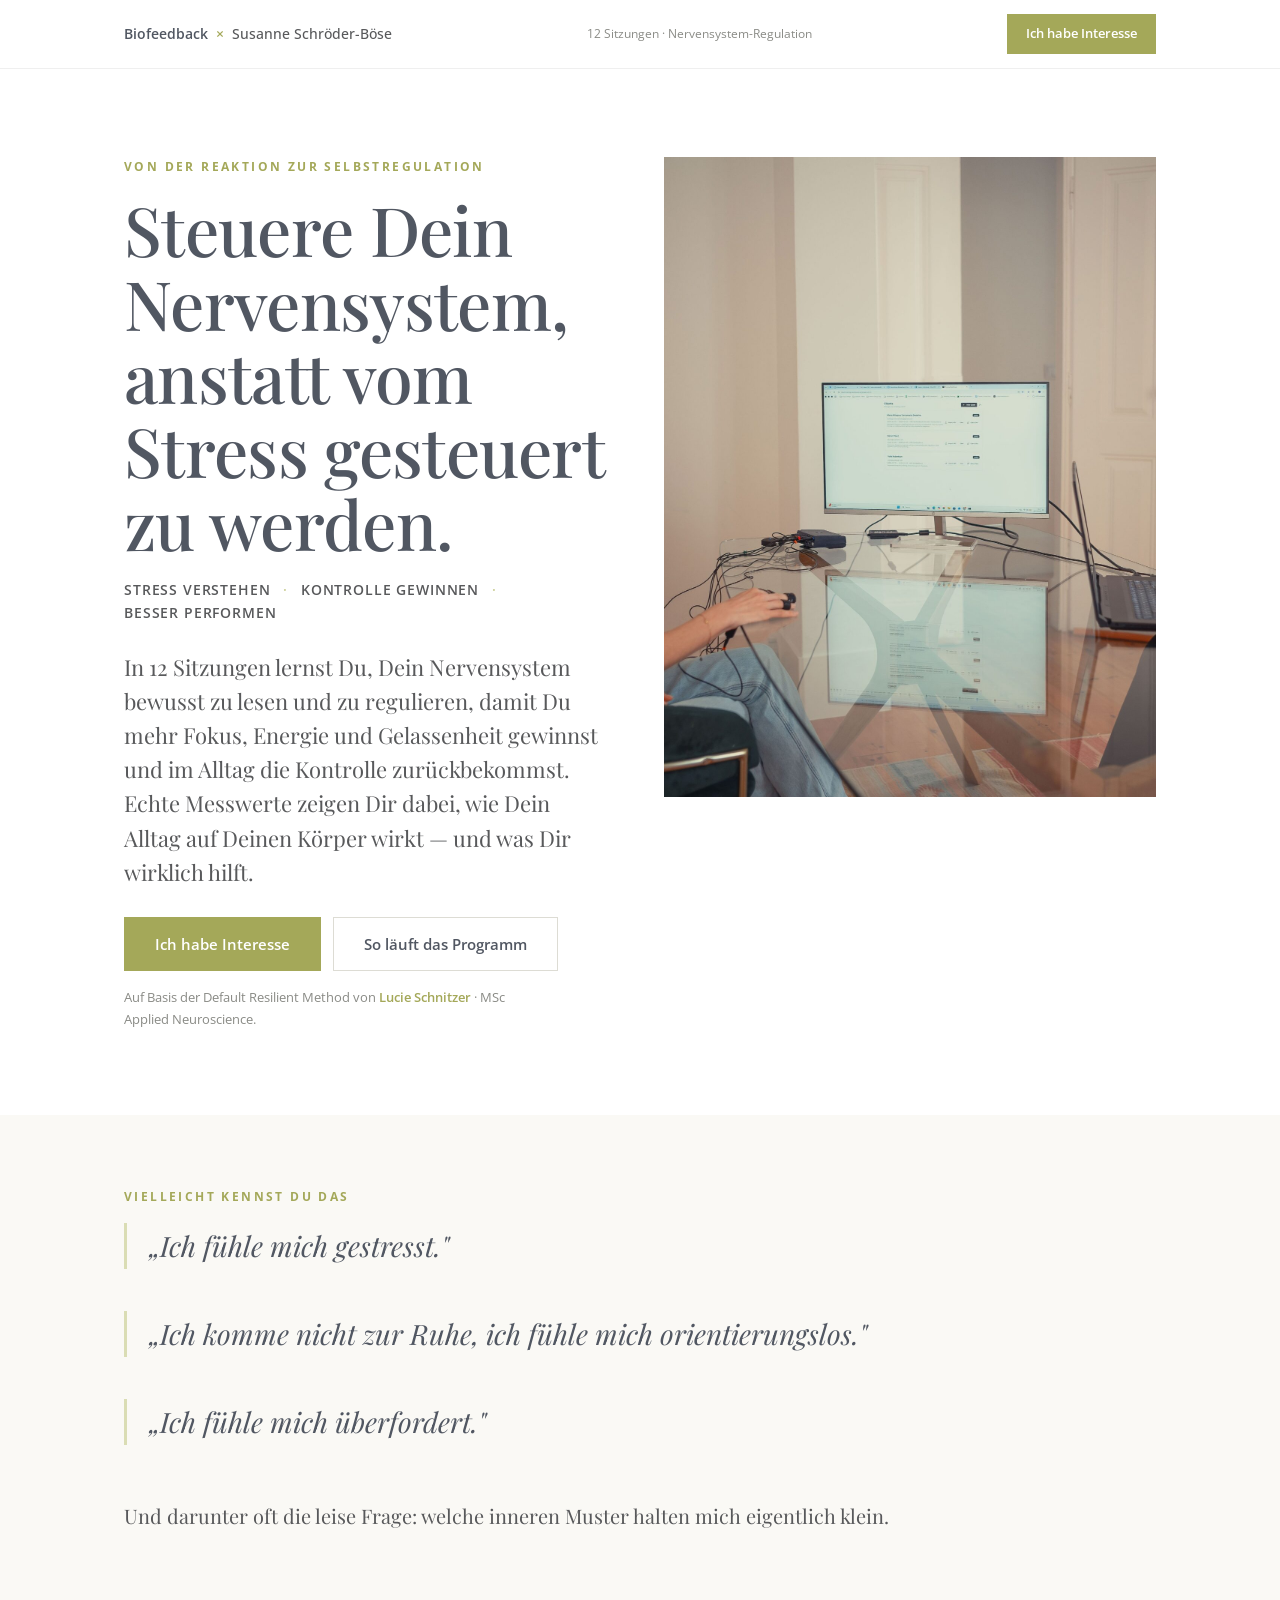
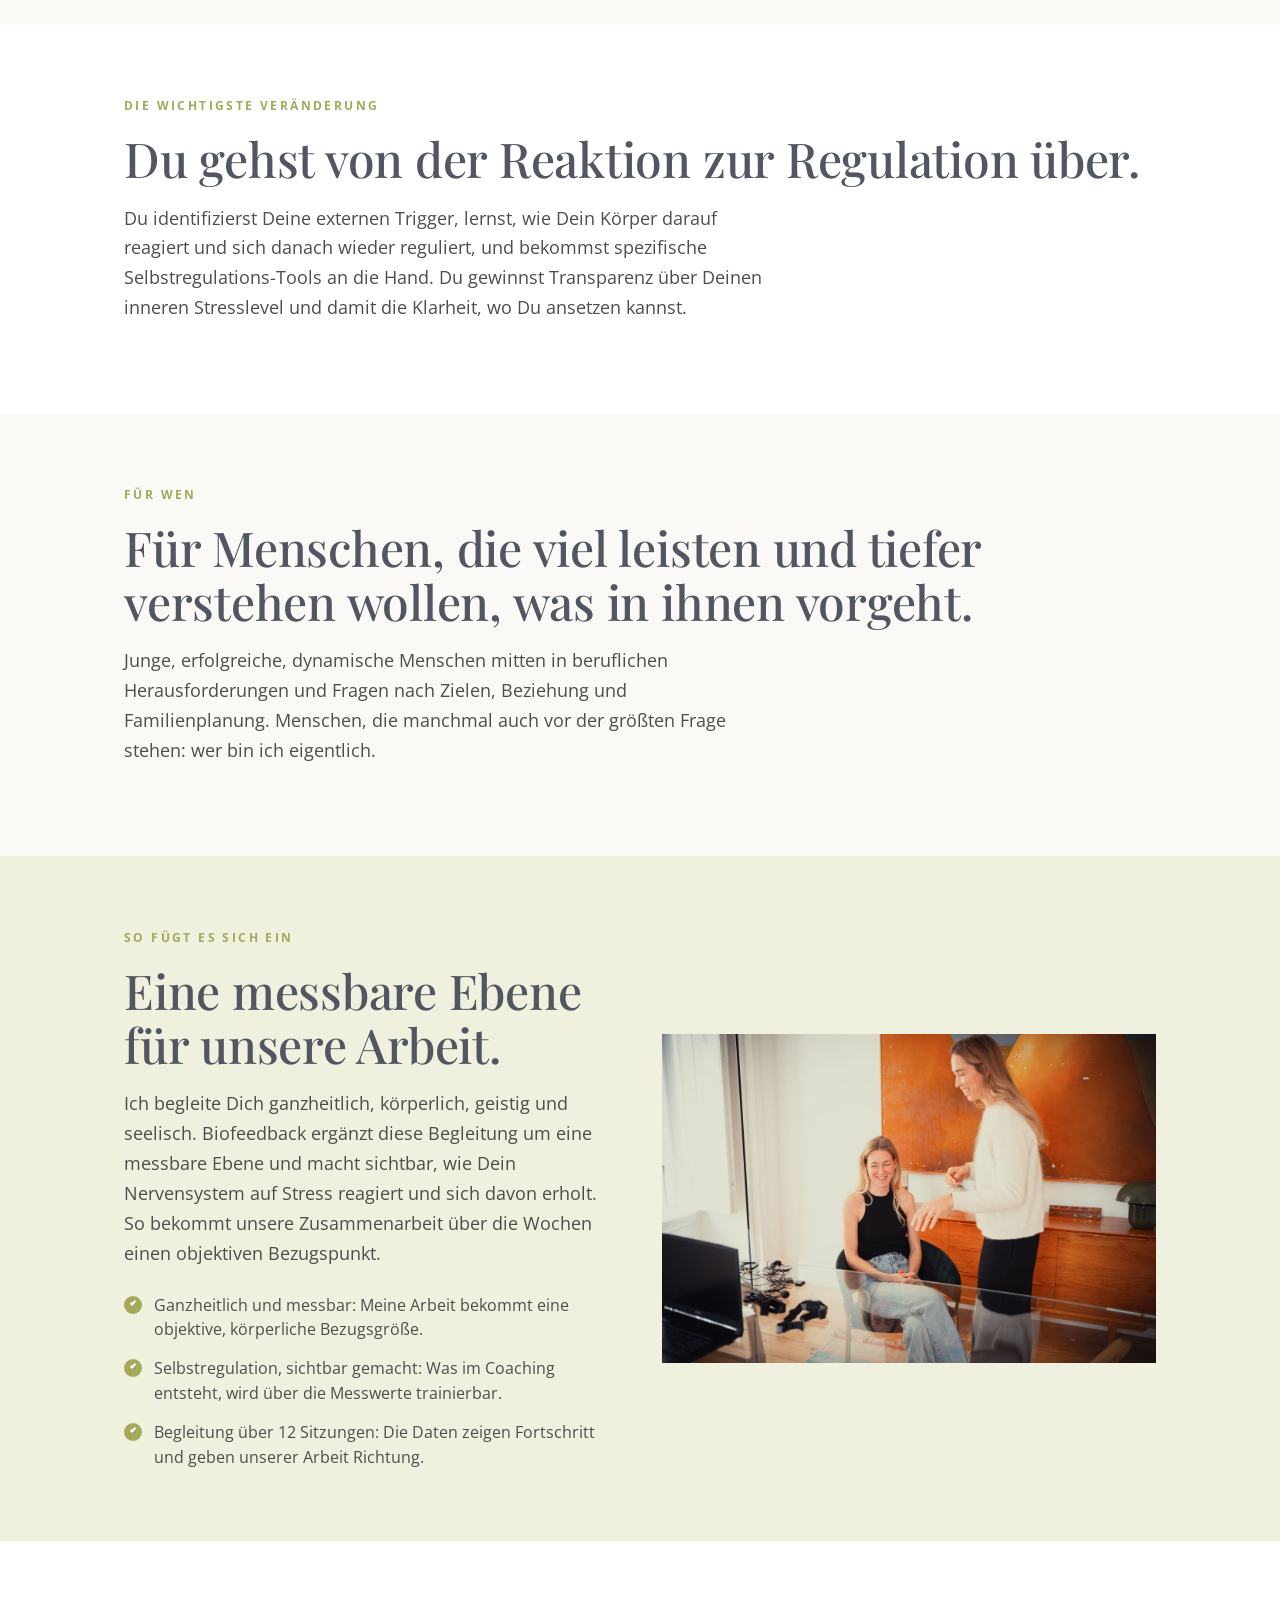
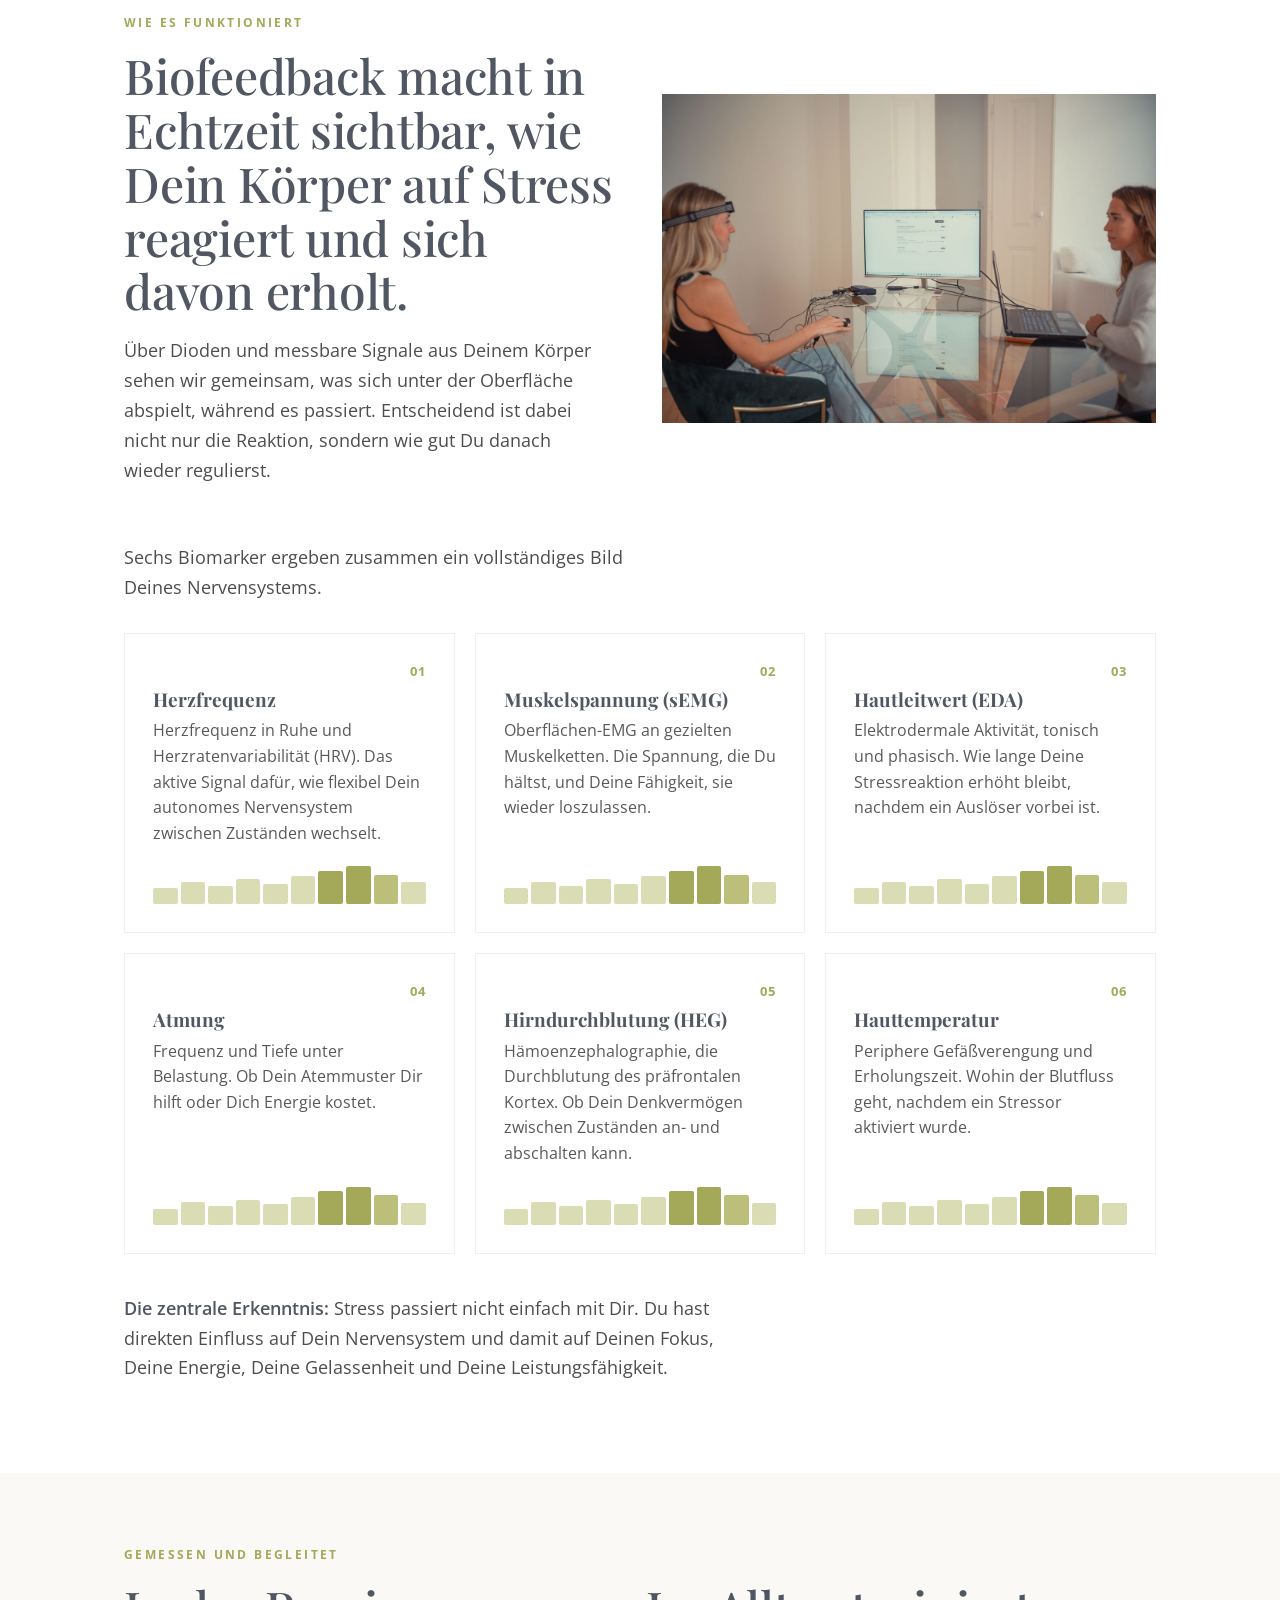
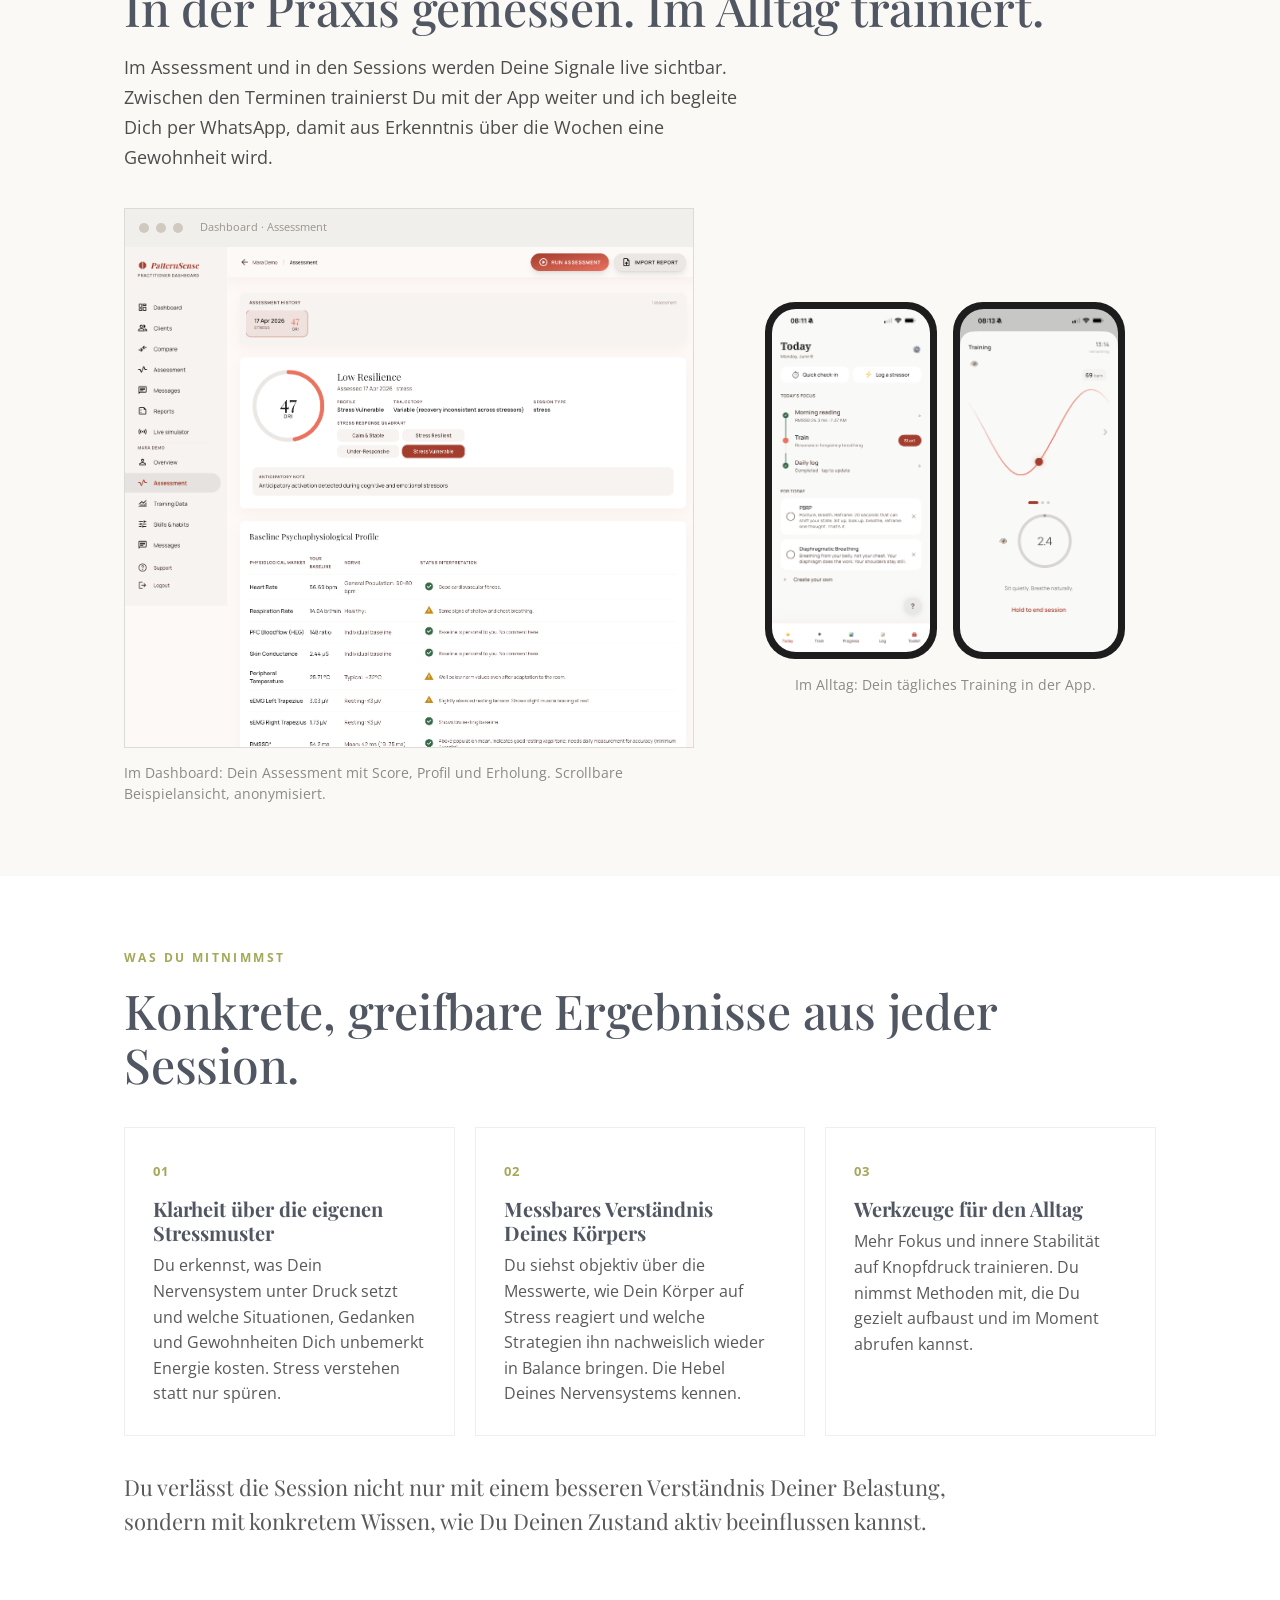
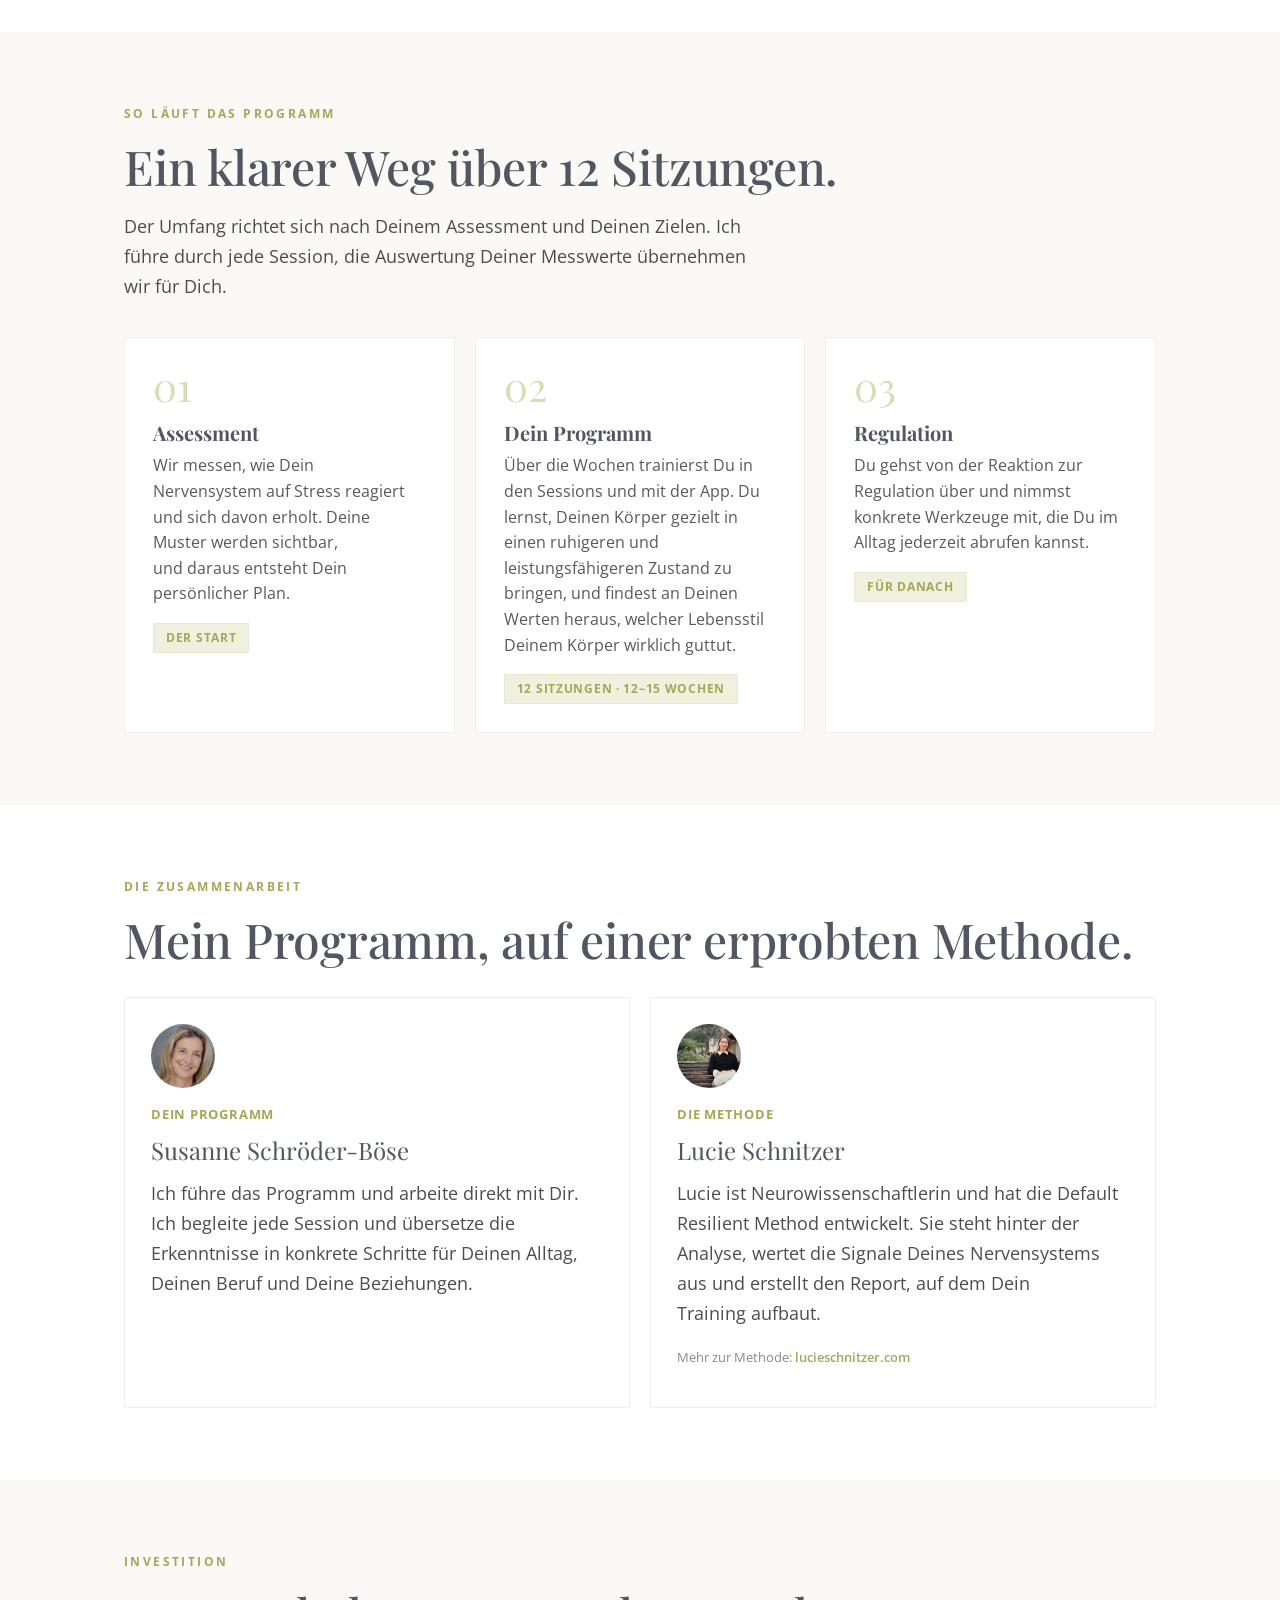
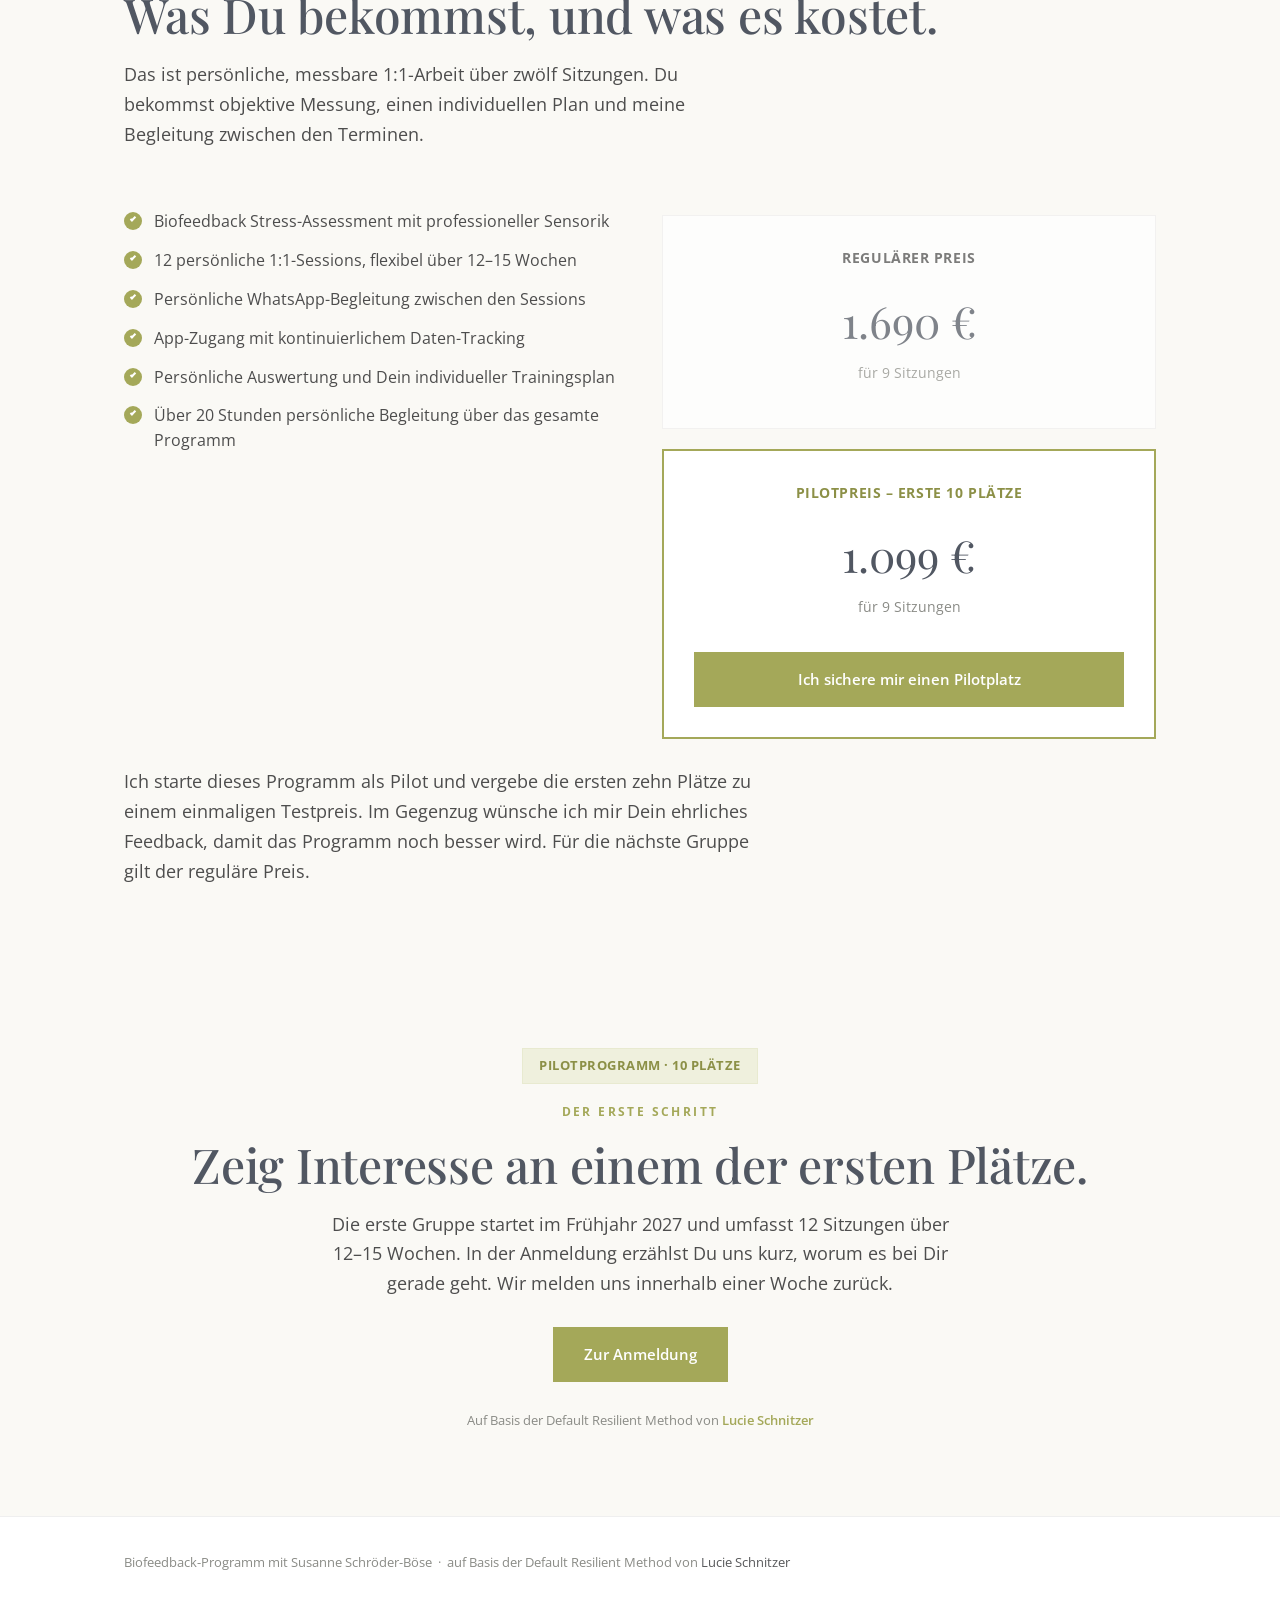
==== commit 7b3b2fd9: "Start Frühjahr 2027, 9-session total prices, move form to /anmeldung" ====
--- a/index.html
+++ b/index.html
@@ -296,7 +296,7 @@
       <span class="who">Susanne Schröder-Böse</span>
     </div>
     <span class="topmeta">12 Sitzungen · Nervensystem-Regulation</span>
-    <a href="#interesse" class="btn btn--primary topbar-cta">Ich habe Interesse</a>
+    <a href="https://selbstregulation.vercel.app/anmeldung" class="btn btn--primary topbar-cta">Ich habe Interesse</a>
   </div>
 </header>
 
@@ -309,7 +309,7 @@
       <p class="tagline">Stress verstehen <span>·</span> Kontrolle gewinnen <span>·</span> Besser performen</p>
       <p class="lede">In 12 Sitzungen lernst Du, Dein Nervensystem bewusst zu lesen und zu regulieren, damit Du mehr Fokus, Energie und Gelassenheit gewinnst und im Alltag die Kontrolle zurückbekommst. Echte Messwerte zeigen Dir dabei, wie Dein Alltag auf Deinen Körper wirkt — und was Dir wirklich hilft.</p>
       <div class="cta-row" style="margin-top:28px">
-        <a href="#interesse" class="btn btn--primary">Ich habe Interesse</a>
+        <a href="https://selbstregulation.vercel.app/anmeldung" class="btn btn--primary">Ich habe Interesse</a>
         <a href="#programm" class="btn btn--ghost">So läuft das Programm</a>
       </div>
       <p class="trust">Auf Basis der Default Resilient Method von <a href="https://lucieschnitzer.com" target="_blank" rel="noopener">Lucie Schnitzer</a> · MSc Applied Neuroscience.</p>
@@ -561,14 +561,14 @@
         <div class="price-wrap" style="grid-template-columns:1fr">
           <div class="price-card" style="opacity:0.72">
             <p class="plan">Regulärer Preis</p>
-            <p class="amount">2.990 €</p>
-            <p class="unit">für das gesamte Programm · 12 Sitzungen · zzgl. MwSt</p>
+            <p class="amount">1.690 €</p>
+            <p class="unit">für 9 Sitzungen</p>
           </div>
           <div class="price-card" style="border-color:var(--accent);border-width:2px">
-            <p class="plan" style="color:var(--accent-strong)">Pilotpreis · erste 10 Plätze</p>
+            <p class="plan" style="color:var(--accent-strong)">Pilotpreis – erste 10 Plätze</p>
             <p class="amount">1.099 €</p>
-            <p class="unit">einmaliger Testpreis · zzgl. MwSt</p>
-            <a href="#interesse" class="btn btn--primary" style="margin-top:20px;width:100%;justify-content:center">Ich sichere mir einen Pilotplatz</a>
+            <p class="unit">für 9 Sitzungen</p>
+            <a href="https://selbstregulation.vercel.app/anmeldung" class="btn btn--primary" style="margin-top:20px;width:100%;justify-content:center">Ich sichere mir einen Pilotplatz</a>
           </div>
         </div>
       </div>
@@ -578,106 +578,18 @@
 </section>
 
 
-<!-- ===== Interest form + questionnaire ===== -->
-<!-- Posts to /api/interesse (Vercel serverless + Resend).
-     Field names are German so the email Susanne + Lucie receive reads cleanly. -->
+<!-- ===== Interest teaser ===== -->
+<!-- The form itself lives on /anmeldung (anmeldung.html). Absolute URL because
+     the long page is also embedded on Susanne's site. -->
 <section class="section section--paper" id="interesse">
   <div class="wrap center">
     <span class="places-badge">Pilotprogramm · 10 Plätze</span>
     <p class="eyebrow">Der erste Schritt</p>
     <h2 class="measure" style="margin-left:auto;margin-right:auto">Zeig Interesse an einem der ersten Plätze.</h2>
-    <p class="measure" style="margin:0 auto 6px">Die erste Gruppe startet in der zweiten Septemberwoche 2026 und umfasst 12 Sitzungen über 12–15 Wochen. Erzähl uns kurz, worum es bei Dir gerade geht, und wir melden uns innerhalb einer Woche zurück.</p>
-
-    <form class="apply" action="/api/interesse" method="POST">
-      <!-- Honeypot: hidden from humans, bots fill it and get silently dropped. -->
-      <input type="text" name="website" tabindex="-1" autocomplete="off" aria-hidden="true" style="position:absolute;left:-9999px;height:0;width:0;opacity:0" />
-
-      <div class="row2">
-        <div class="field">
-          <label class="q" for="vorname">Vorname</label>
-          <input type="text" id="vorname" name="Vorname" required />
-        </div>
-        <div class="field">
-          <label class="q" for="email">E-Mail</label>
-          <input type="email" id="email" name="email" required />
-        </div>
-      </div>
-
-      <div class="field">
-        <label class="q" for="f1"><span class="num">1.</span>Was möchtest Du mit diesem Programm verändern, und warum gerade jetzt?</label>
-        <textarea id="f1" name="F1_Anliegen" required></textarea>
-      </div>
-
-      <div class="field">
-        <label class="q"><span class="num">2.</span>Wie gestresst fühlst Du Dich an einem ganz normalen Tag?</label>
-        <div class="scale">
-          <label><input type="radio" name="F2_Stresslevel" value="1" required /><span>1</span></label>
-          <label><input type="radio" name="F2_Stresslevel" value="2" /><span>2</span></label>
-          <label><input type="radio" name="F2_Stresslevel" value="3" /><span>3</span></label>
-          <label><input type="radio" name="F2_Stresslevel" value="4" /><span>4</span></label>
-          <label><input type="radio" name="F2_Stresslevel" value="5" /><span>5</span></label>
-          <label><input type="radio" name="F2_Stresslevel" value="6" /><span>6</span></label>
-          <label><input type="radio" name="F2_Stresslevel" value="7" /><span>7</span></label>
-          <label><input type="radio" name="F2_Stresslevel" value="8" /><span>8</span></label>
-          <label><input type="radio" name="F2_Stresslevel" value="9" /><span>9</span></label>
-          <label><input type="radio" name="F2_Stresslevel" value="10" /><span>10</span></label>
-        </div>
-        <div class="scale-ends"><span>1 · ruhig und ausgeglichen</span><span>10 · fast ständig unter Anspannung</span></div>
-      </div>
-
-      <div class="field">
-        <label class="q"><span class="num">3.</span>Woran merkst Du, dass Dein Körper unter Stress steht?</label>
-        <p class="hint">Wähle alles, was auf Dich zutrifft.</p>
-        <div class="choices two">
-          <label class="choice"><input type="checkbox" name="F3_Stress-Signale" value="Schlafprobleme" />Schlafprobleme</label>
-          <label class="choice"><input type="checkbox" name="F3_Stress-Signale" value="Gedankenkreisen / schwer abschalten" />Gedankenkreisen oder schwer abschalten können</label>
-          <label class="choice"><input type="checkbox" name="F3_Stress-Signale" value="Innere Unruhe oder Angst" />Innere Unruhe oder Angst</label>
-          <label class="choice"><input type="checkbox" name="F3_Stress-Signale" value="Reizbarkeit" />Reizbarkeit oder dünnes Nervenkostüm</label>
-          <label class="choice"><input type="checkbox" name="F3_Stress-Signale" value="Körperliche Anspannung" />Körperliche Anspannung (Kiefer, Schultern, Nacken)</label>
-          <label class="choice"><input type="checkbox" name="F3_Stress-Signale" value="Flache Atmung in die Brust" />Flache Atmung, eher in die Brust als in den Bauch</label>
-          <label class="choice"><input type="checkbox" name="F3_Stress-Signale" value="Erschöpfung trotz Ruhe" />Erschöpfung, auch nach Ruhepausen</label>
-          <label class="choice"><input type="checkbox" name="F3_Stress-Signale" value="Magen / Verdauung" />Magen oder Verdauung</label>
-          <label class="choice"><input type="checkbox" name="F3_Stress-Signale" value="Konzentrationsprobleme" />Schwierigkeiten, Dich zu konzentrieren</label>
-          <label class="choice"><input type="checkbox" name="F3_Stress-Signale" value="Etwas anderes" />Etwas anderes</label>
-        </div>
-      </div>
-
-      <div class="field">
-        <label class="q"><span class="num">4.</span>Womit hast Du schon Erfahrung gesammelt?</label>
-        <p class="hint">Wähle alles, was zutrifft.</p>
-        <div class="choices two">
-          <label class="choice"><input type="checkbox" name="F4_Vorerfahrung" value="Meditation / Achtsamkeit" />Meditation oder Achtsamkeit</label>
-          <label class="choice"><input type="checkbox" name="F4_Vorerfahrung" value="Atemübungen" />Atemübungen</label>
-          <label class="choice"><input type="checkbox" name="F4_Vorerfahrung" value="Therapie / Coaching" />Therapie oder Coaching</label>
-          <label class="choice"><input type="checkbox" name="F4_Vorerfahrung" value="HRV / Wearables / Tracker" />HRV, Wearables oder andere Tracker</label>
-          <label class="choice"><input type="checkbox" name="F4_Vorerfahrung" value="Erfahrung mit ADHS / Angst / depressiven Phasen" />Erfahrung mit ADHS, Angst oder depressiven Phasen</label>
-          <label class="choice"><input type="checkbox" name="F4_Vorerfahrung" value="Noch nichts davon, aber neugierig" />Noch nichts davon, aber ich bin neugierig</label>
-        </div>
-      </div>
-
-      <div class="field">
-        <label class="q"><span class="num">5.</span>Das Programm läuft über 12–15 Wochen, lebt von etwas täglicher Übung und passt sich Deinem individuellen Rhythmus an. Wie gut passt das gerade in Dein Leben?</label>
-        <div class="scale">
-          <label><input type="radio" name="F5_Passung" value="1" required /><span>1</span></label>
-          <label><input type="radio" name="F5_Passung" value="2" /><span>2</span></label>
-          <label><input type="radio" name="F5_Passung" value="3" /><span>3</span></label>
-          <label><input type="radio" name="F5_Passung" value="4" /><span>4</span></label>
-          <label><input type="radio" name="F5_Passung" value="5" /><span>5</span></label>
-        </div>
-        <div class="scale-ends"><span>1 · schwierig gerade</span><span>5 · passt gut</span></div>
-        <p class="hint" style="margin-top:18px">Und was hast Du bisher schon ausprobiert, und was hat Dir dabei gefehlt?</p>
-        <textarea name="F5_Bisher_probiert" required></textarea>
-      </div>
-
-      <label class="consent">
-        <input type="checkbox" name="Einverstaendnis" value="ja" required />
-        <span>Ich bin einverstanden, dass Susanne Schröder-Böse und Lucie Schnitzer meinen Vornamen, meine E-Mail-Adresse und meine Antworten speichern und verwenden, um sich wegen eines Pilotplatzes bei mir zu melden. Dieses Einverständnis kann ich jederzeit formlos per E-Mail an kontakt@schroeder-boese.coach widerrufen. Kommt keine Teilnahme zustande, werden meine Angaben gelöscht.</span>
-      </label>
-
-      <button type="submit" class="btn btn--primary">Interesse absenden</button>
-      <p class="privacy-note">Wir melden uns innerhalb einer Woche bei Dir. Deine Angaben behandeln wir vertraulich und geben sie nicht an Dritte weiter.</p>
-    </form>
-
+    <p class="measure" style="margin:0 auto 6px">Die erste Gruppe startet im Frühjahr 2027 und umfasst 12 Sitzungen über 12–15 Wochen. In der Anmeldung erzählst Du uns kurz, worum es bei Dir gerade geht. Wir melden uns innerhalb einer Woche zurück.</p>
+    <div class="cta-row" style="justify-content:center;margin-top:28px">
+      <a href="https://selbstregulation.vercel.app/anmeldung" class="btn btn--primary">Zur Anmeldung</a>
+    </div>
     <p class="trust" style="margin-top:28px">Auf Basis der Default Resilient Method von <a href="https://lucieschnitzer.com" target="_blank" rel="noopener">Lucie Schnitzer</a></p>
   </div>
 </section>
@@ -690,51 +602,12 @@
 </footer>
 
 <script>
-  // Require at least one selection in each checkbox group (F3, F4).
-  // Sets every box in the group as `required` until one is checked, so the
-  // browser's native validation blocks submit when none are selected.
+  // ?test=1 on the landing page carries over to the Anmeldung link, so test
+  // submissions still route to Lucie only (see anmeldung.html).
   (function () {
-    var form = document.querySelector('form.apply');
-    if (!form) return;
-    ['F3_Stress-Signale', 'F4_Vorerfahrung'].forEach(function (name) {
-      var boxes = form.querySelectorAll('input[name="' + name + '"]');
-      if (!boxes.length) return;
-      function sync() {
-        var any = Array.prototype.some.call(boxes, function (b) { return b.checked; });
-        Array.prototype.forEach.call(boxes, function (b) { b.required = !any; });
-      }
-      Array.prototype.forEach.call(boxes, function (b) { b.addEventListener('change', sync); });
-      sync();
-    });
-  })();
-
-  // Submit via fetch so the thank-you shows inline. Native constraint
-  // validation has already passed by the time 'submit' fires. If fetch
-  // fails, fall back to a plain form POST (server renders a danke page).
-  (function () {
-    var form = document.querySelector('form.apply');
-    if (!form || !window.fetch) return;
-    form.addEventListener('submit', function (e) {
-      e.preventDefault();
-      var btn = form.querySelector('button[type="submit"]');
-      btn.disabled = true;
-      btn.textContent = 'Wird gesendet…';
-      fetch(form.action, {
-        method: 'POST',
-        headers: { 'Content-Type': 'application/x-www-form-urlencoded', 'Accept': 'application/json' },
-        body: new URLSearchParams(new FormData(form)).toString(),
-      }).then(function (r) {
-        if (!r.ok) throw new Error('send failed');
-        form.innerHTML = '<div style="text-align:center;padding:32px 12px">' +
-          '<h3 style="margin:0 0 10px">Danke, Deine Interessensbekundung ist angekommen.</h3>' +
-          '<p style="margin:0">Wir melden uns innerhalb einer Woche bei Dir.</p></div>';
-        form.scrollIntoView({ behavior: 'smooth', block: 'center' });
-      }).catch(function () {
-        btn.disabled = false;
-        btn.textContent = 'Interesse absenden';
-        var note = form.querySelector('.privacy-note');
-        if (note) note.textContent = 'Das hat gerade nicht geklappt. Versuch es bitte noch einmal, oder schreib uns direkt an info@lucieschnitzer.com.';
-      });
+    if (!/[?&]test=1/.test(location.search)) return;
+    Array.prototype.forEach.call(document.querySelectorAll('a[href*="/anmeldung"]'), function (a) {
+      a.href += (a.href.indexOf('?') === -1 ? '?' : '&') + 'test=1';
     });
   })();
 </script>
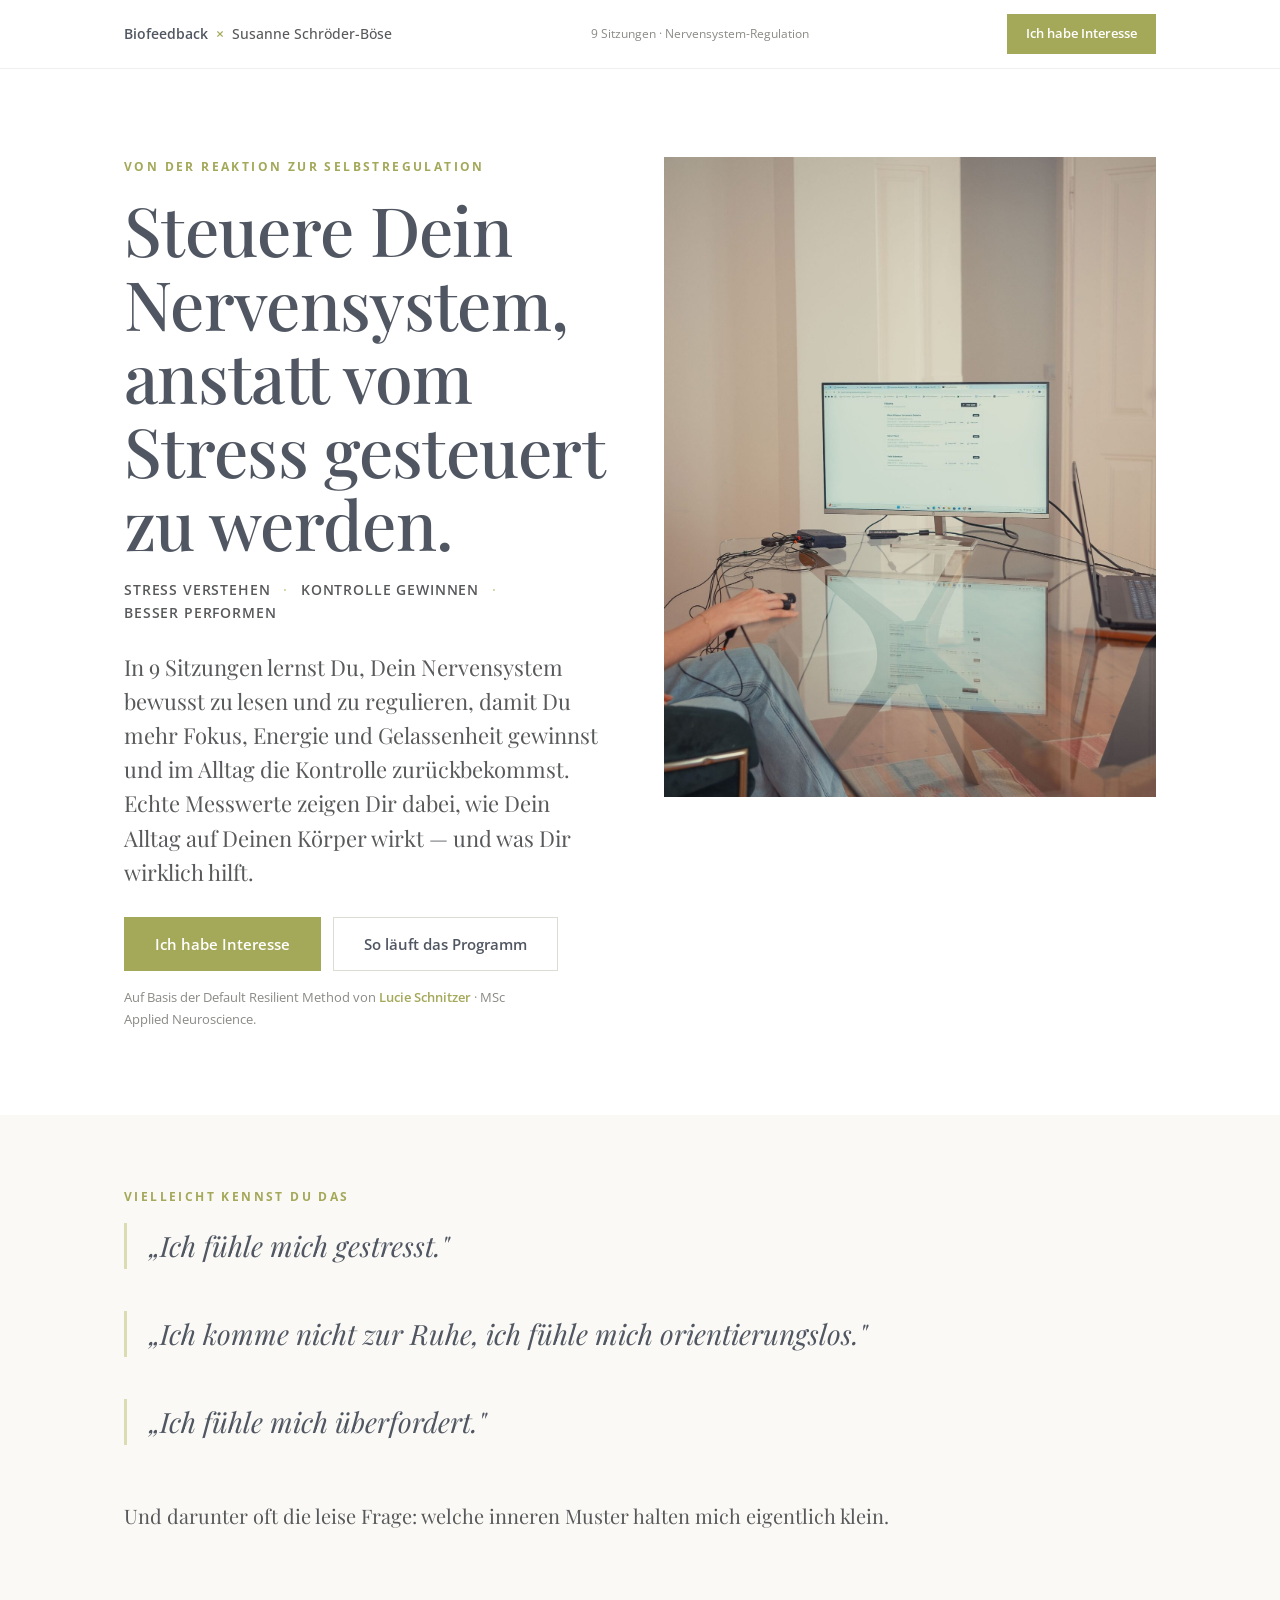
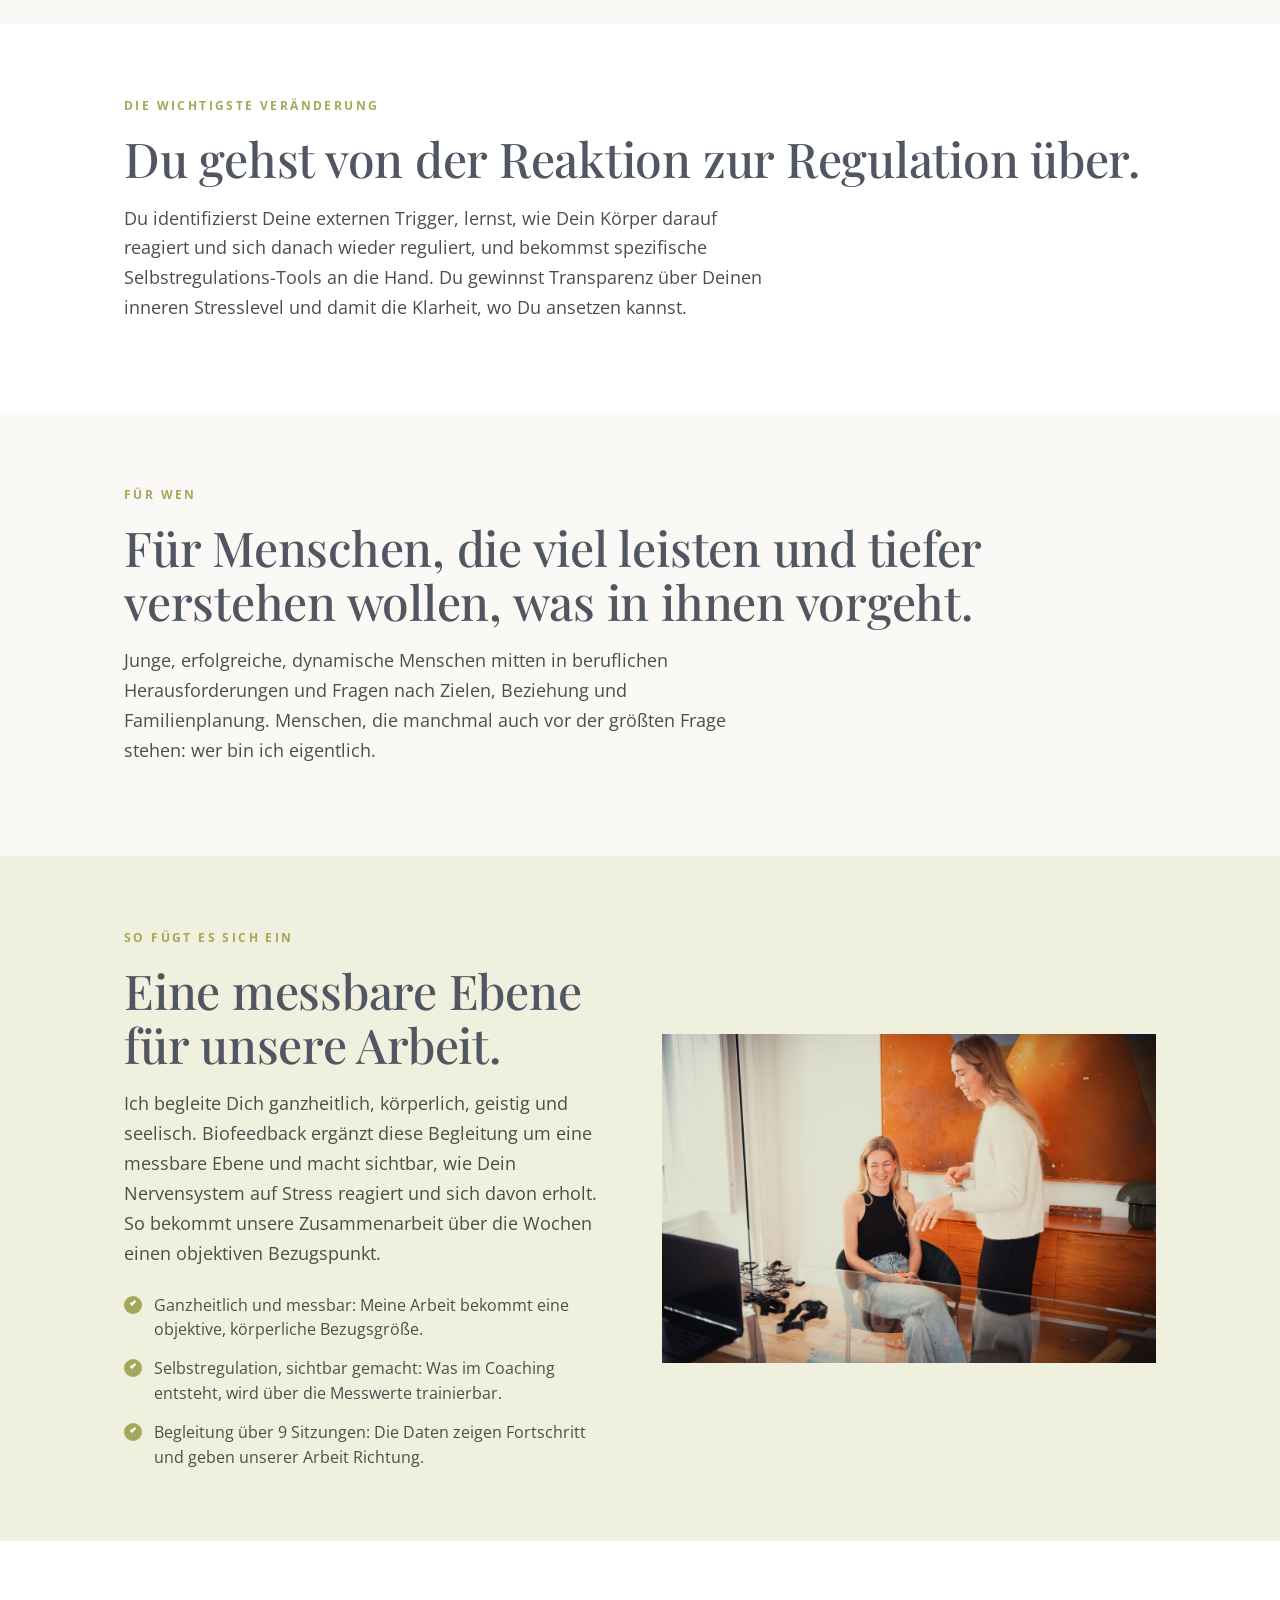
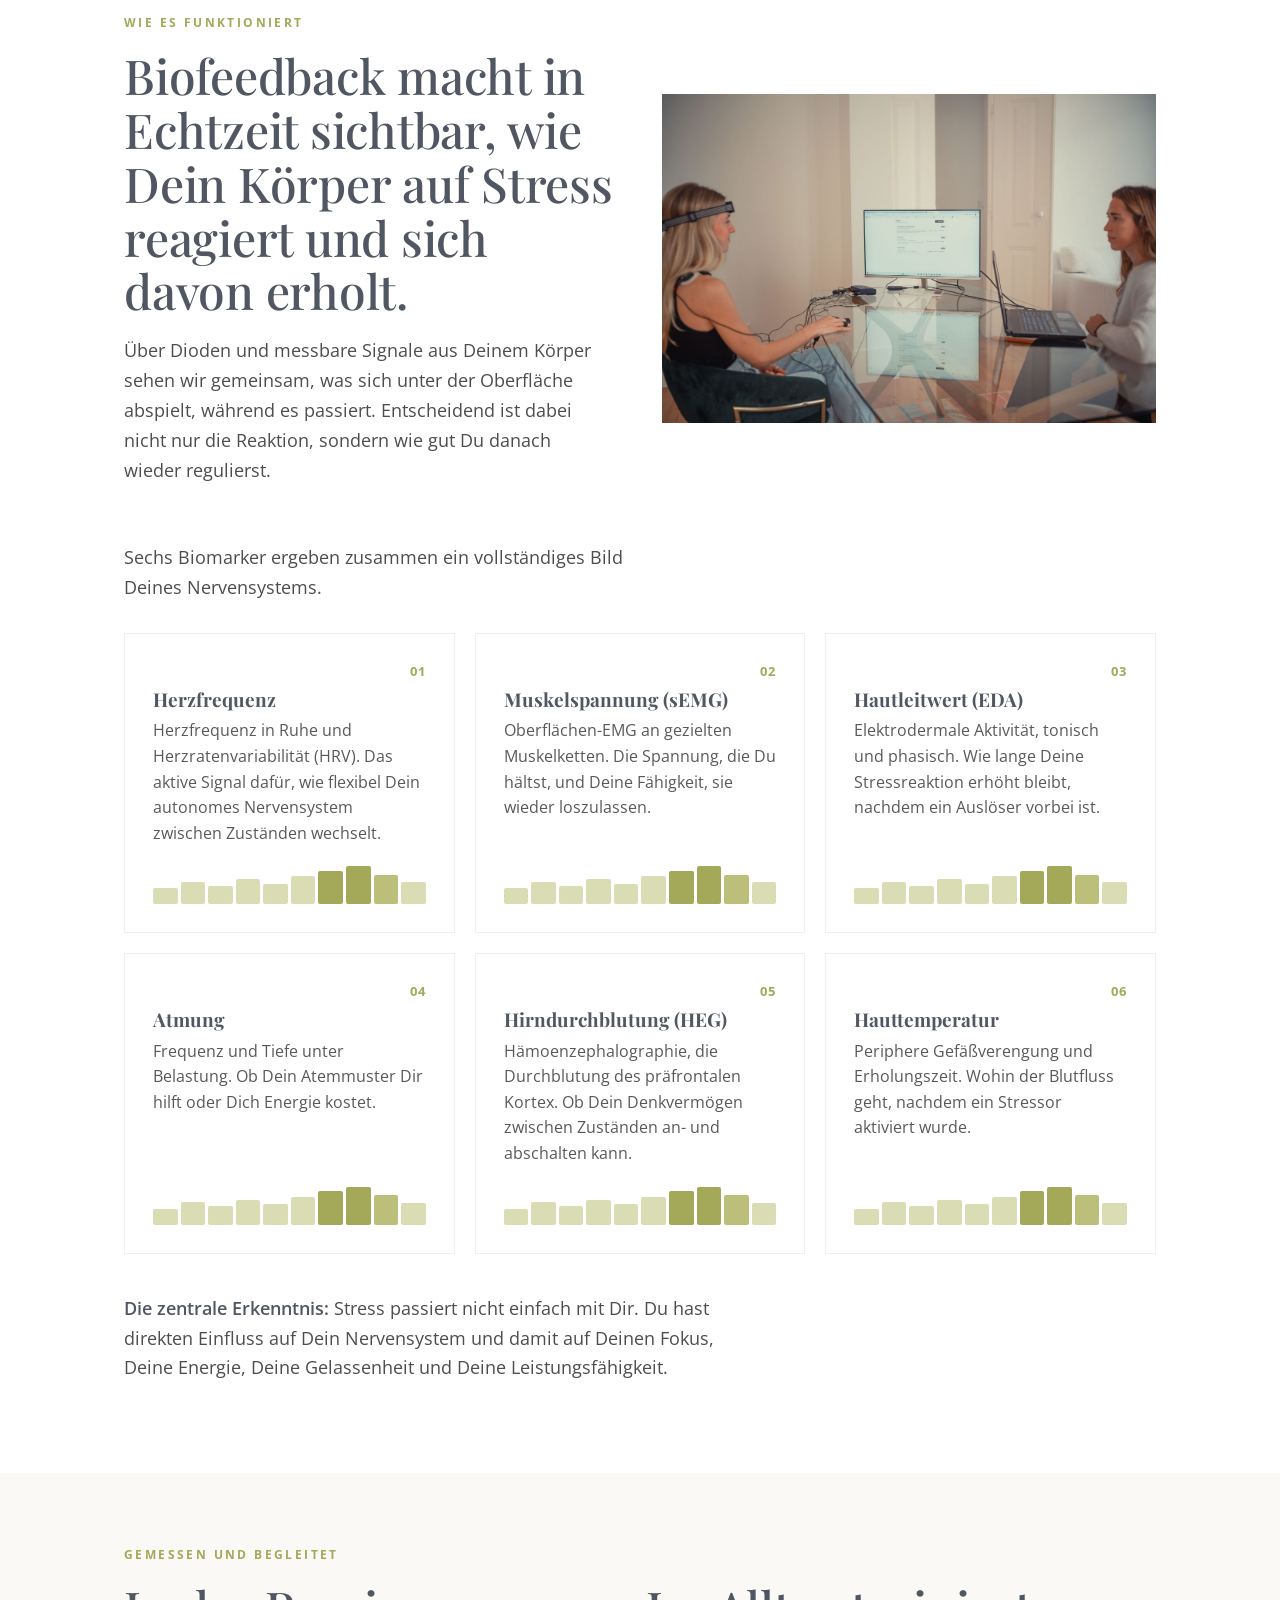
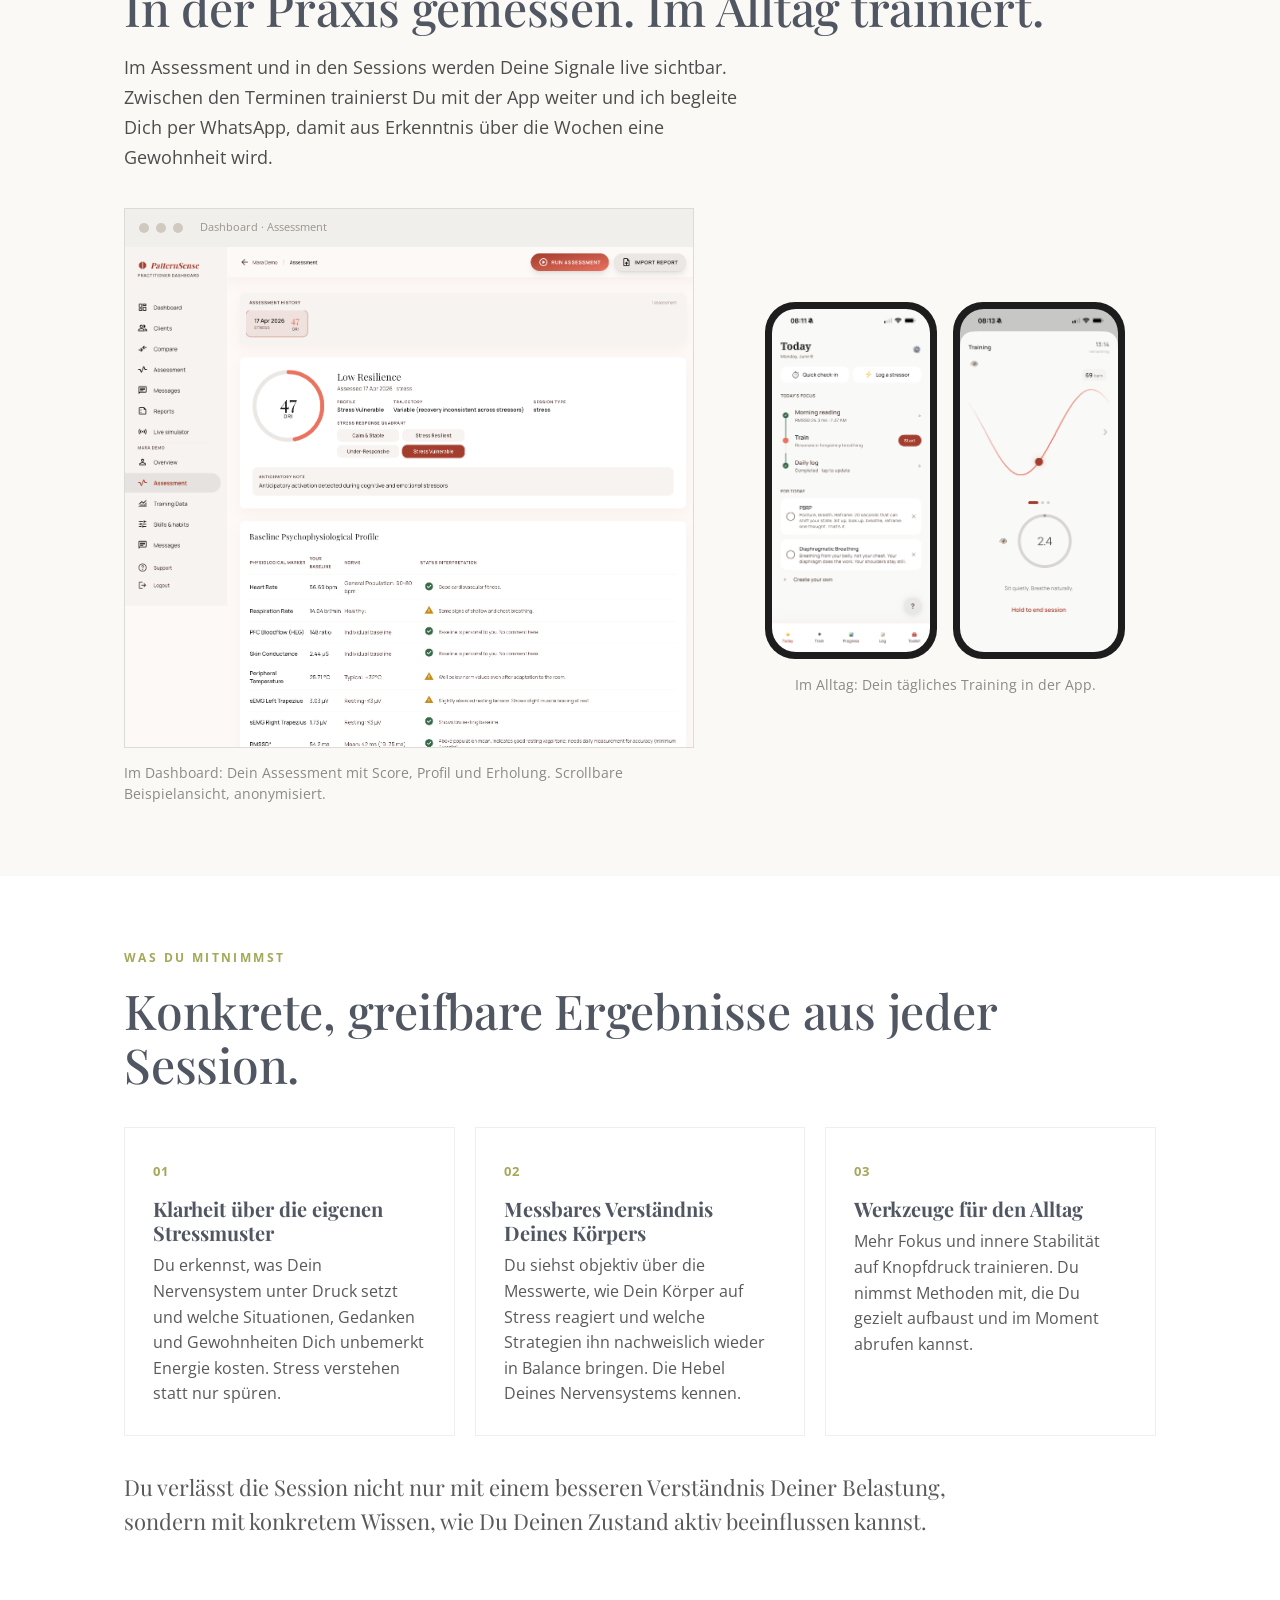
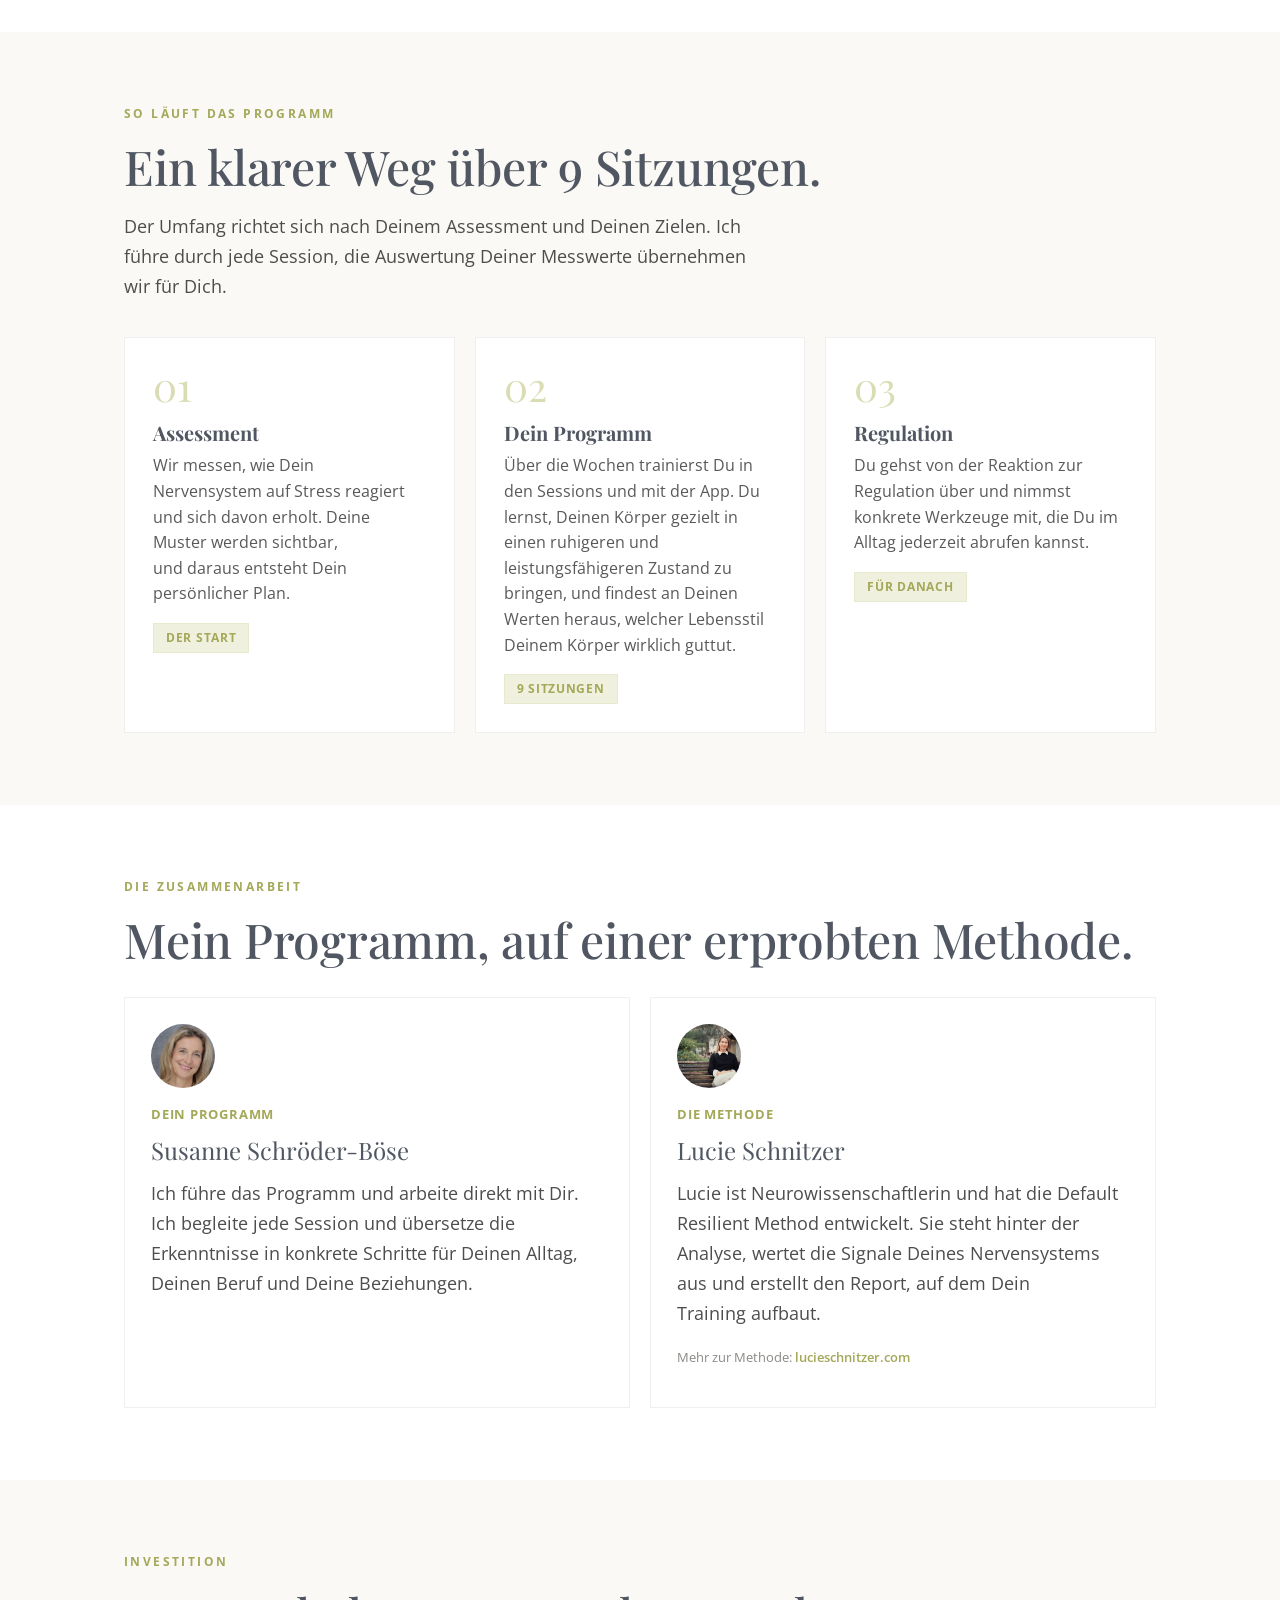
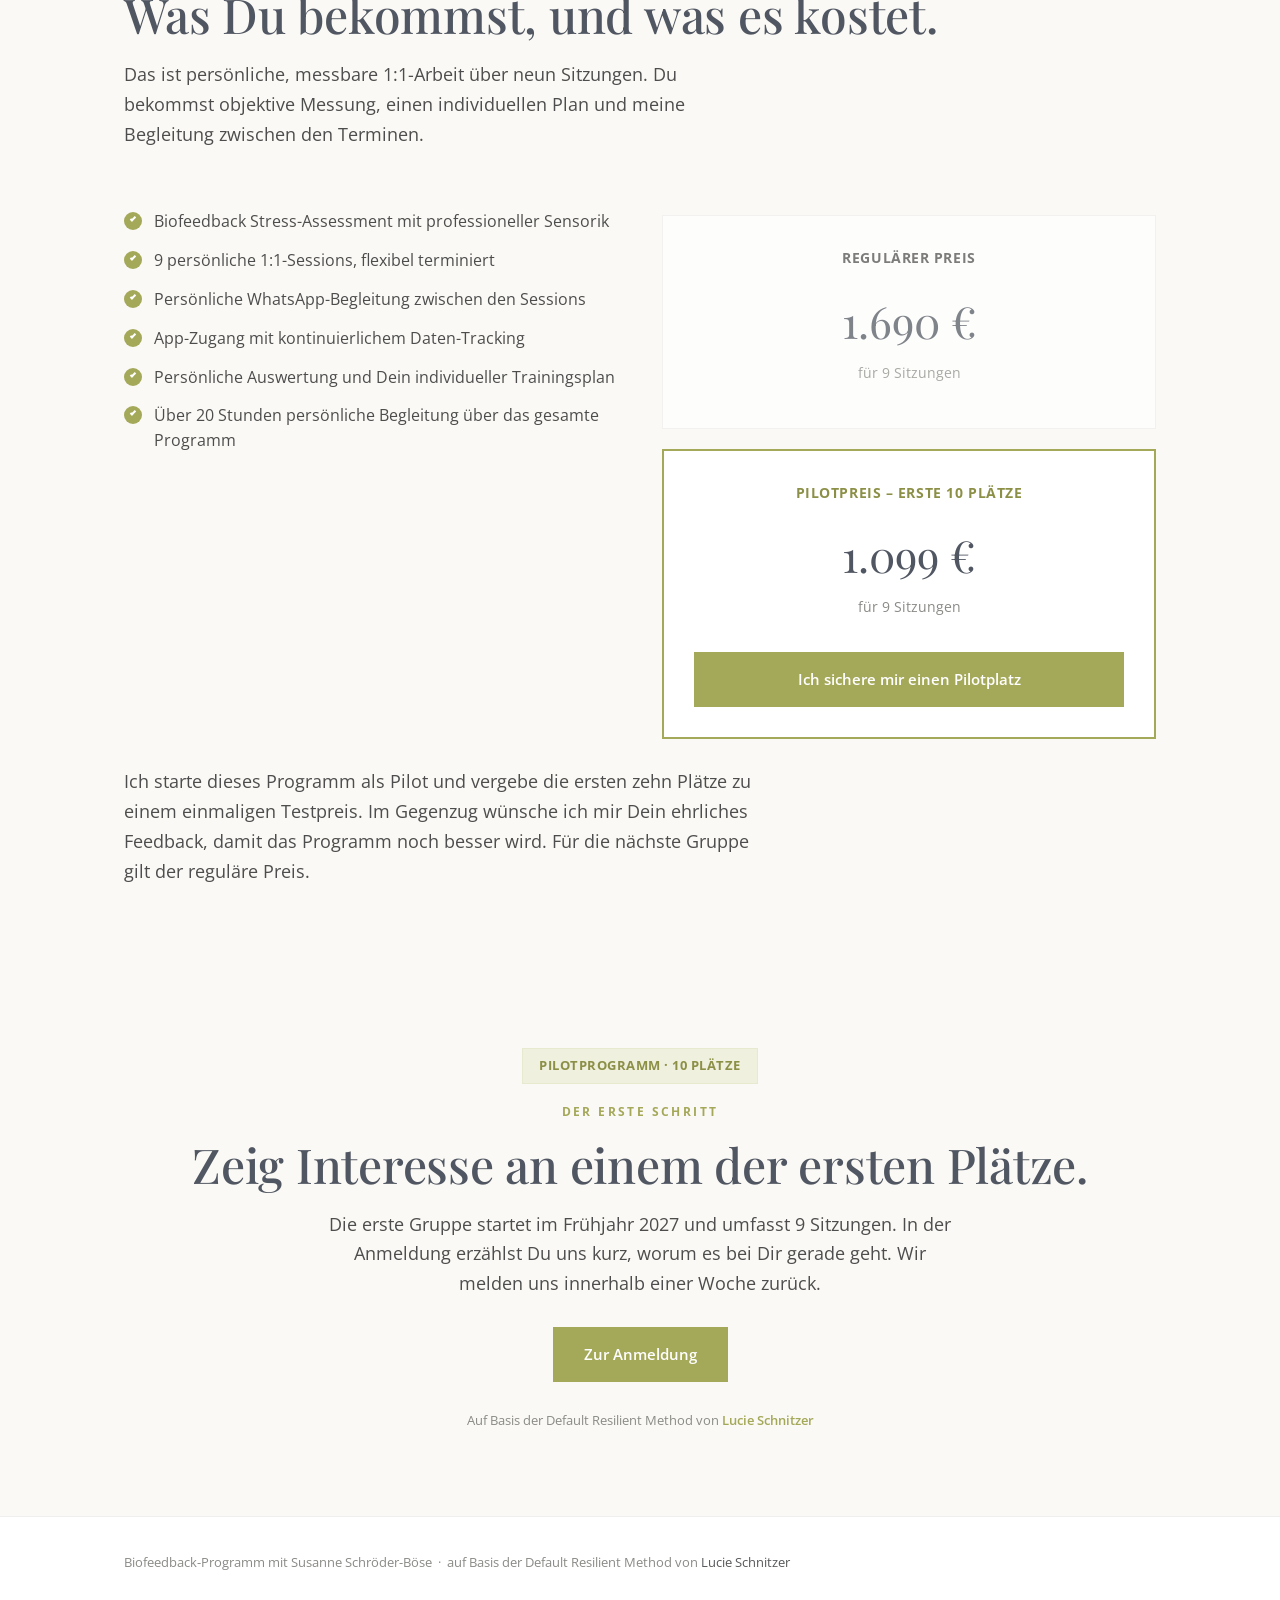
==== commit 1227656c: "Switch to 9 sessions everywhere; drop unsupported 12–15 week duration" ====
--- a/index.html
+++ b/index.html
@@ -4,7 +4,7 @@
 <meta charset="utf-8" />
 <meta name="viewport" content="width=device-width, initial-scale=1" />
 <title>Das Selbstregulations-Programm · Biofeedback mit Susanne Schröder-Böse</title>
-<meta name="description" content="Ein persönliches Biofeedback-Programm mit 12 Sitzungen über 12–15 Wochen, begleitet von Susanne Schröder-Böse. Lerne, Dein Nervensystem bewusst zu lesen und zu regulieren, für mehr Fokus, Energie, Gelassenheit und Kontrolle im Alltag. Auf Basis der Default Resilient Method von Lucie Schnitzer." />
+<meta name="description" content="Ein persönliches Biofeedback-Programm mit 9 Sitzungen, begleitet von Susanne Schröder-Böse. Lerne, Dein Nervensystem bewusst zu lesen und zu regulieren, für mehr Fokus, Energie, Gelassenheit und Kontrolle im Alltag. Auf Basis der Default Resilient Method von Lucie Schnitzer." />
 <link rel="stylesheet" href="assets/colors_and_type.css" />
 <style>
 @import url('https://fonts.googleapis.com/css2?family=Open+Sans:wght@400;500;600;700&display=swap');
@@ -295,7 +295,7 @@
       <span class="x">×</span>
       <span class="who">Susanne Schröder-Böse</span>
     </div>
-    <span class="topmeta">12 Sitzungen · Nervensystem-Regulation</span>
+    <span class="topmeta">9 Sitzungen · Nervensystem-Regulation</span>
     <a href="https://selbstregulation.vercel.app/anmeldung" class="btn btn--primary topbar-cta">Ich habe Interesse</a>
   </div>
 </header>
@@ -307,7 +307,7 @@
       <p class="eyebrow">Von der Reaktion zur Selbstregulation</p>
       <h1>Steuere Dein Nervensystem, anstatt vom Stress gesteuert zu werden.</h1>
       <p class="tagline">Stress verstehen <span>·</span> Kontrolle gewinnen <span>·</span> Besser performen</p>
-      <p class="lede">In 12 Sitzungen lernst Du, Dein Nervensystem bewusst zu lesen und zu regulieren, damit Du mehr Fokus, Energie und Gelassenheit gewinnst und im Alltag die Kontrolle zurückbekommst. Echte Messwerte zeigen Dir dabei, wie Dein Alltag auf Deinen Körper wirkt — und was Dir wirklich hilft.</p>
+      <p class="lede">In 9 Sitzungen lernst Du, Dein Nervensystem bewusst zu lesen und zu regulieren, damit Du mehr Fokus, Energie und Gelassenheit gewinnst und im Alltag die Kontrolle zurückbekommst. Echte Messwerte zeigen Dir dabei, wie Dein Alltag auf Deinen Körper wirkt — und was Dir wirklich hilft.</p>
       <div class="cta-row" style="margin-top:28px">
         <a href="https://selbstregulation.vercel.app/anmeldung" class="btn btn--primary">Ich habe Interesse</a>
         <a href="#programm" class="btn btn--ghost">So läuft das Programm</a>
@@ -364,7 +364,7 @@
         <ul class="ticks">
           <li>Ganzheitlich und messbar: Meine Arbeit bekommt eine objektive, körperliche Bezugsgröße.</li>
           <li>Selbstregulation, sichtbar gemacht: Was im Coaching entsteht, wird über die Messwerte trainierbar.</li>
-          <li>Begleitung über 12 Sitzungen: Die Daten zeigen Fortschritt und geben unserer Arbeit Richtung.</li>
+          <li>Begleitung über 9 Sitzungen: Die Daten zeigen Fortschritt und geben unserer Arbeit Richtung.</li>
         </ul>
       </div>
       <figure class="split-media">
@@ -492,7 +492,7 @@
 <section class="section section--paper" id="programm">
   <div class="wrap">
     <p class="eyebrow">So läuft das Programm</p>
-    <h2 class="measure">Ein klarer Weg über 12 Sitzungen.</h2>
+    <h2 class="measure">Ein klarer Weg über 9 Sitzungen.</h2>
     <p class="measure">Der Umfang richtet sich nach Deinem Assessment und Deinen Zielen. Ich führe durch jede Session, die Auswertung Deiner Messwerte übernehmen wir für Dich.</p>
     <div class="steps">
       <div class="step">
@@ -505,7 +505,7 @@
         <span class="step-no">02</span>
         <h3>Dein Programm</h3>
         <p>Über die Wochen trainierst Du in den Sessions und mit der App. Du lernst, Deinen Körper gezielt in einen ruhigeren und leistungsfähigeren Zustand zu bringen, und findest an Deinen Werten heraus, welcher Lebensstil Deinem Körper wirklich guttut.</p>
-        <span class="dur">12 Sitzungen · 12–15 Wochen</span>
+        <span class="dur">9 Sitzungen</span>
       </div>
       <div class="step">
         <span class="step-no">03</span>
@@ -545,12 +545,12 @@
   <div class="wrap">
     <p class="eyebrow">Investition</p>
     <h2 class="measure">Was Du bekommst, und was es kostet.</h2>
-    <p class="measure">Das ist persönliche, messbare 1:1-Arbeit über zwölf Sitzungen. Du bekommst objektive Messung, einen individuellen Plan und meine Begleitung zwischen den Terminen.</p>
+    <p class="measure">Das ist persönliche, messbare 1:1-Arbeit über neun Sitzungen. Du bekommst objektive Messung, einen individuellen Plan und meine Begleitung zwischen den Terminen.</p>
     <div class="split" style="margin-top:36px;align-items:start">
       <div class="split-copy">
         <ul class="ticks">
           <li>Biofeedback Stress-Assessment mit professioneller Sensorik</li>
-          <li>12 persönliche 1:1-Sessions, flexibel über 12–15 Wochen</li>
+          <li>9 persönliche 1:1-Sessions, flexibel terminiert</li>
           <li>Persönliche WhatsApp-Begleitung zwischen den Sessions</li>
           <li>App-Zugang mit kontinuierlichem Daten-Tracking</li>
           <li>Persönliche Auswertung und Dein individueller Trainingsplan</li>
@@ -586,7 +586,7 @@
     <span class="places-badge">Pilotprogramm · 10 Plätze</span>
     <p class="eyebrow">Der erste Schritt</p>
     <h2 class="measure" style="margin-left:auto;margin-right:auto">Zeig Interesse an einem der ersten Plätze.</h2>
-    <p class="measure" style="margin:0 auto 6px">Die erste Gruppe startet im Frühjahr 2027 und umfasst 12 Sitzungen über 12–15 Wochen. In der Anmeldung erzählst Du uns kurz, worum es bei Dir gerade geht. Wir melden uns innerhalb einer Woche zurück.</p>
+    <p class="measure" style="margin:0 auto 6px">Die erste Gruppe startet im Frühjahr 2027 und umfasst 9 Sitzungen. In der Anmeldung erzählst Du uns kurz, worum es bei Dir gerade geht. Wir melden uns innerhalb einer Woche zurück.</p>
     <div class="cta-row" style="justify-content:center;margin-top:28px">
       <a href="https://selbstregulation.vercel.app/anmeldung" class="btn btn--primary">Zur Anmeldung</a>
     </div>
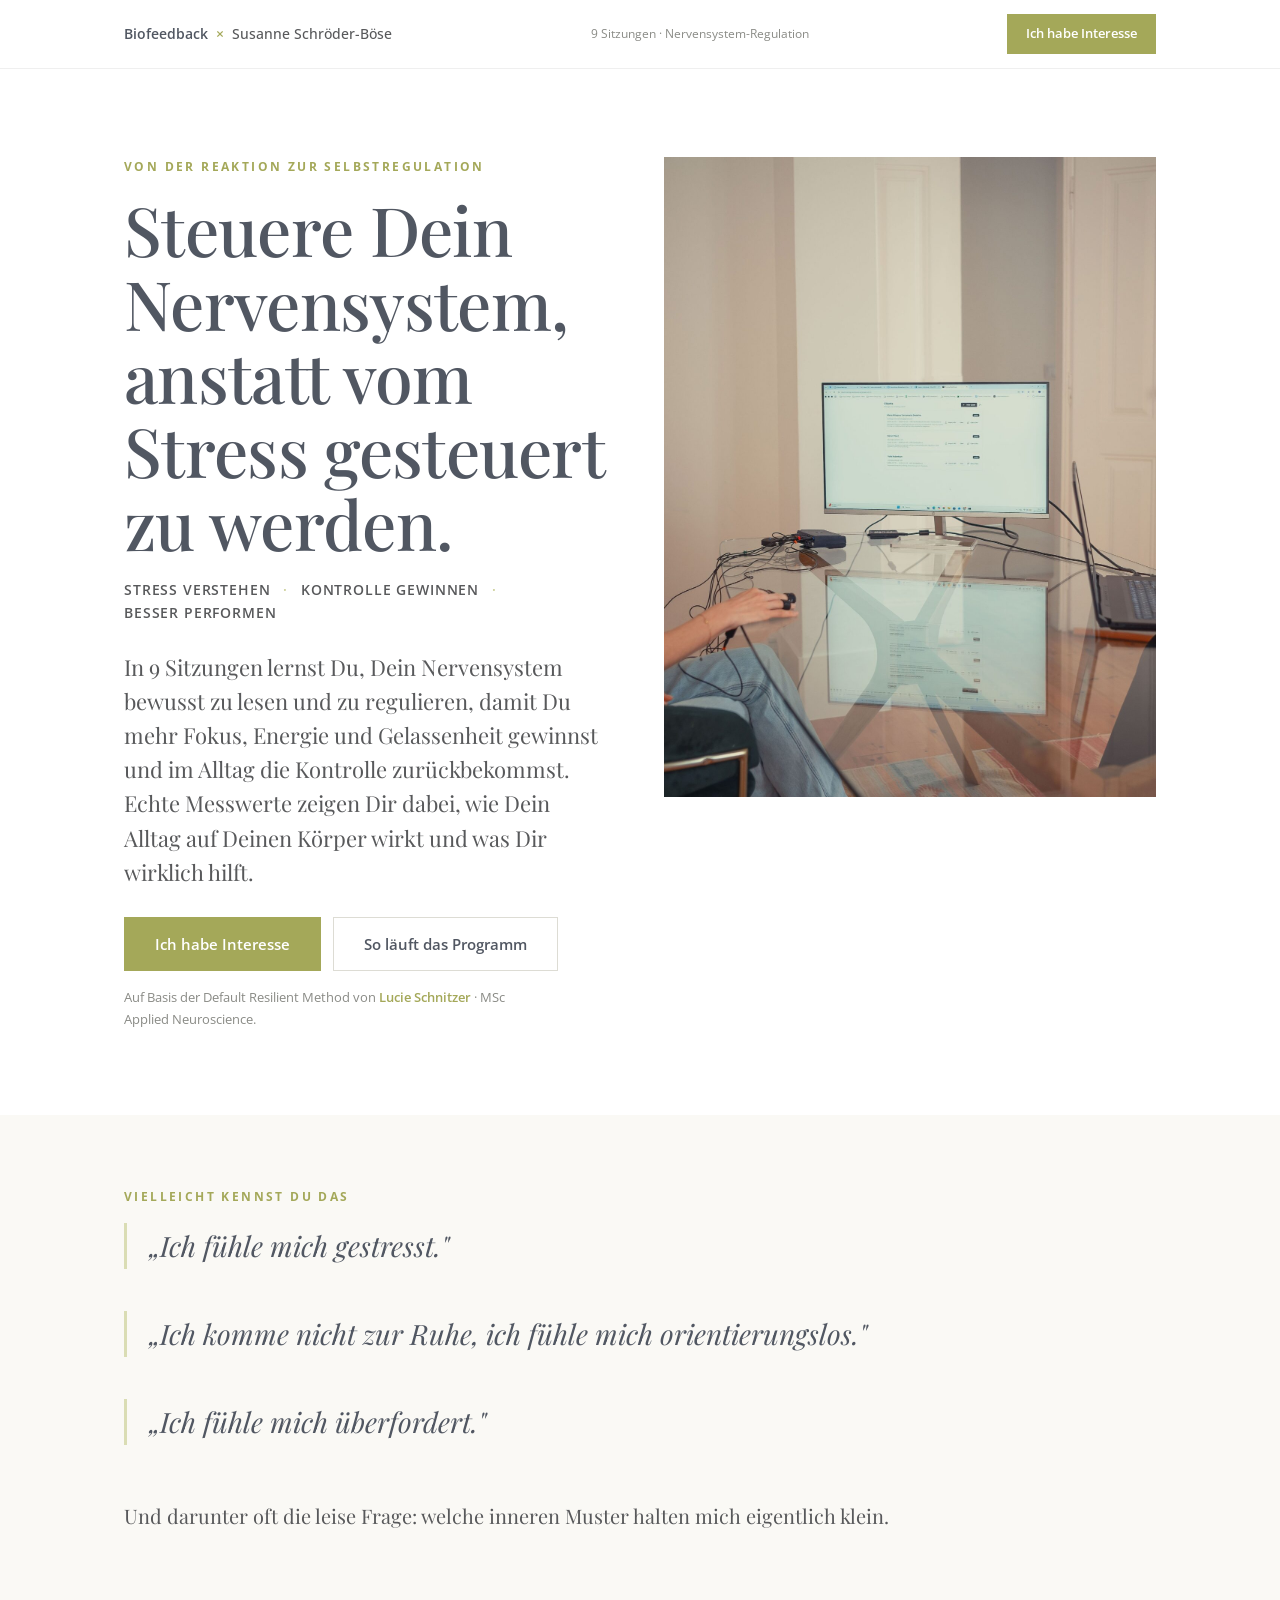
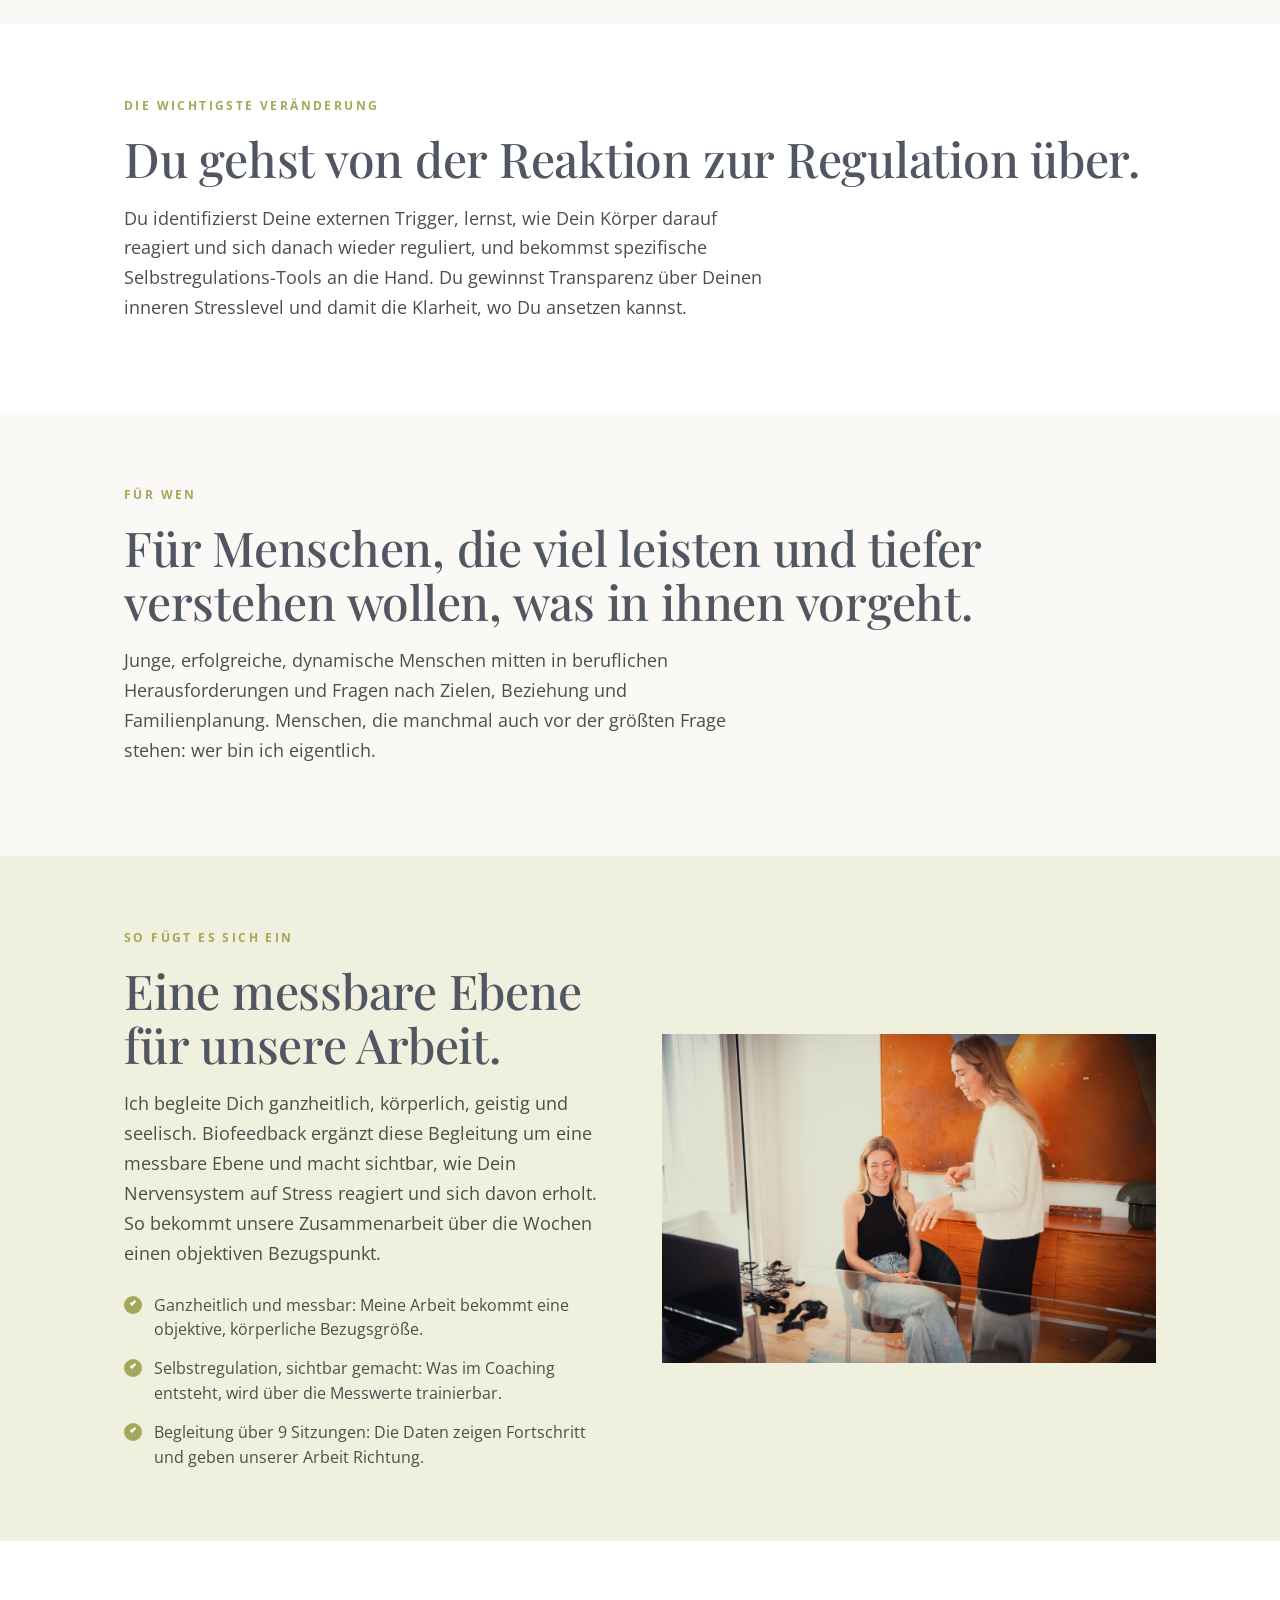
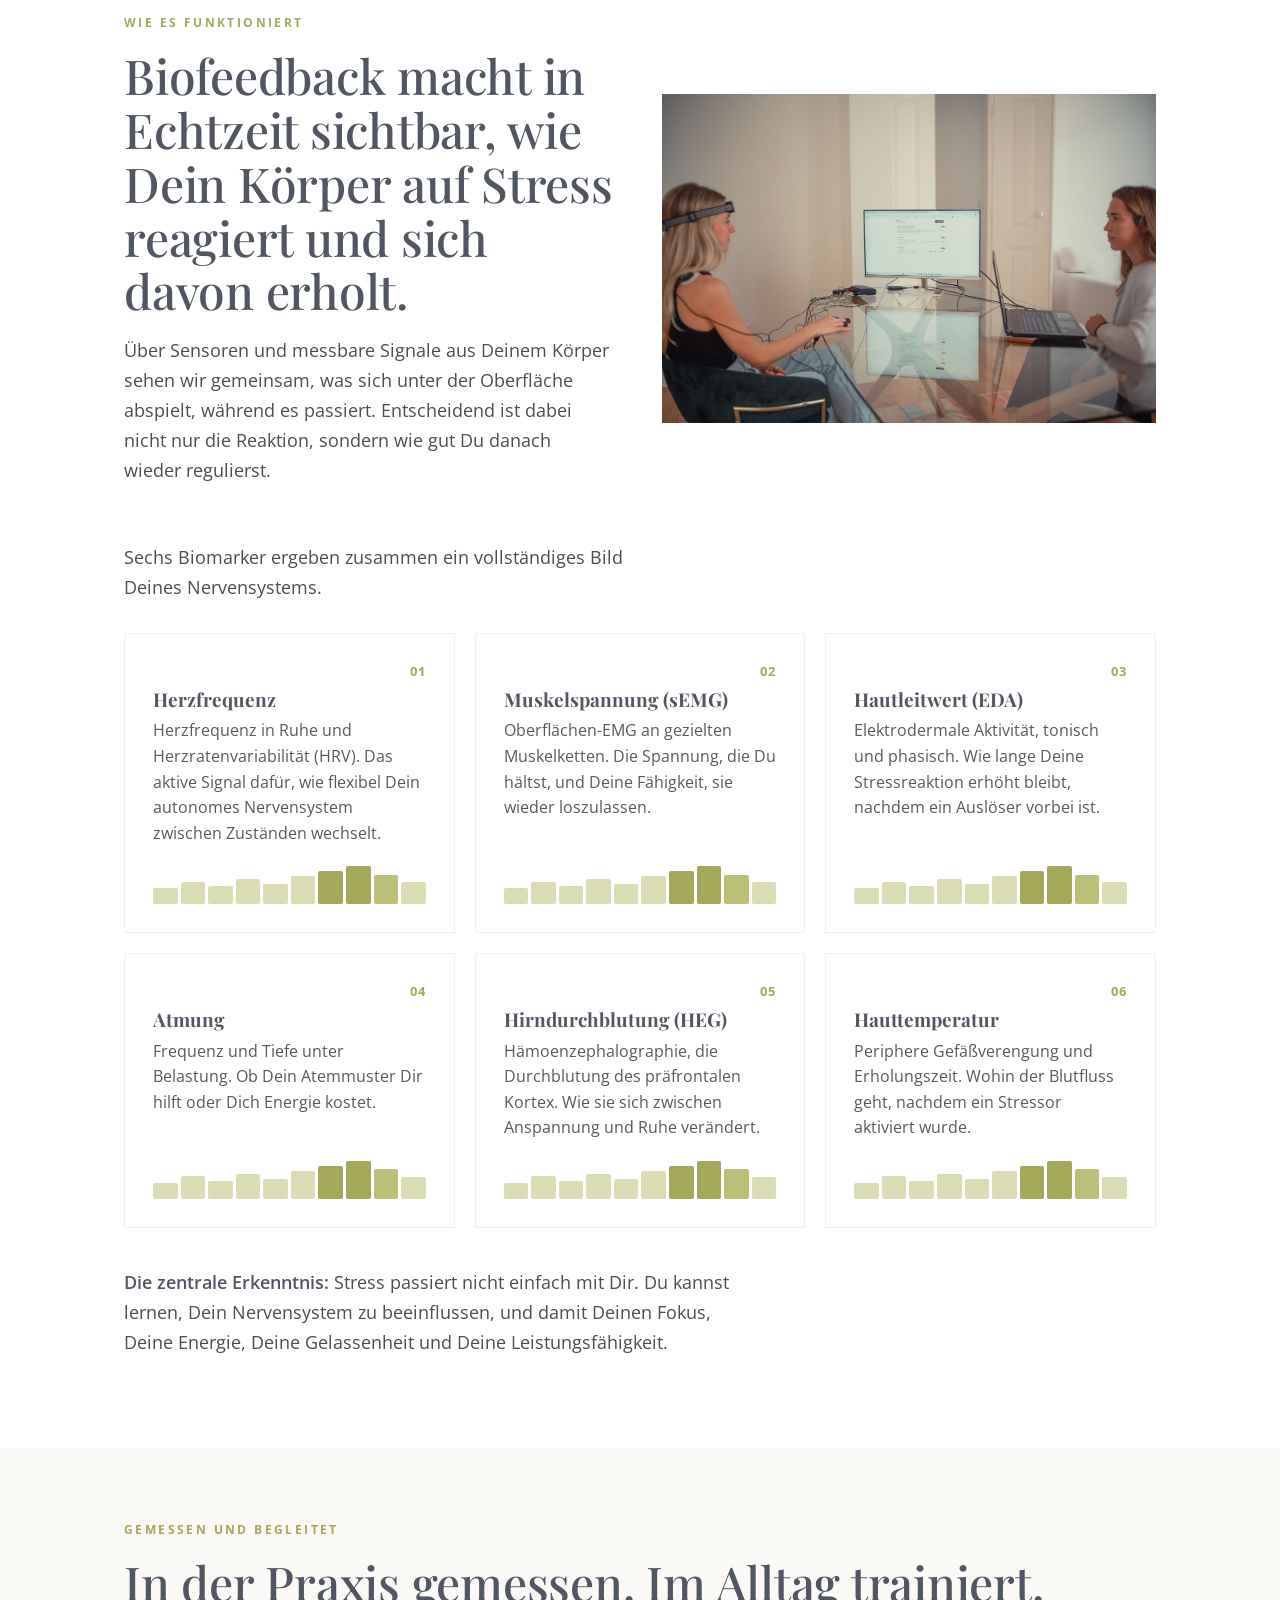
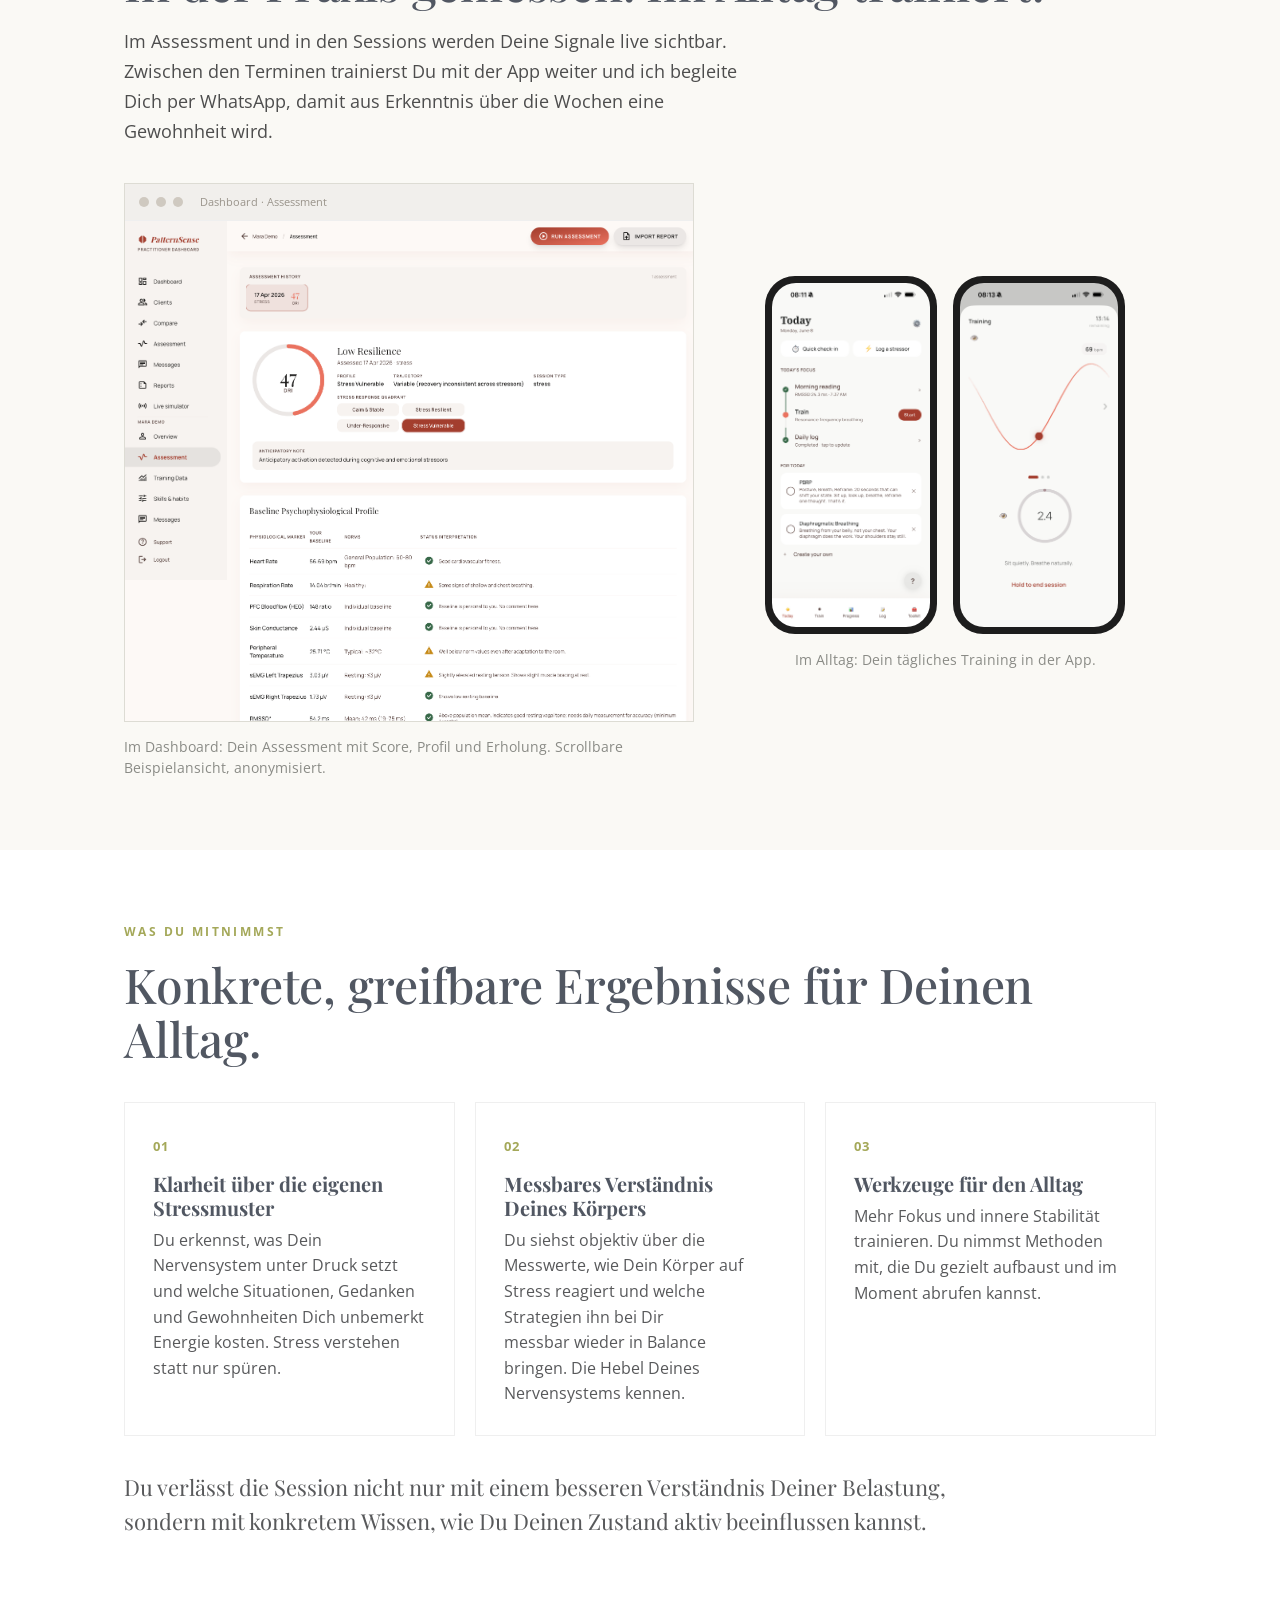
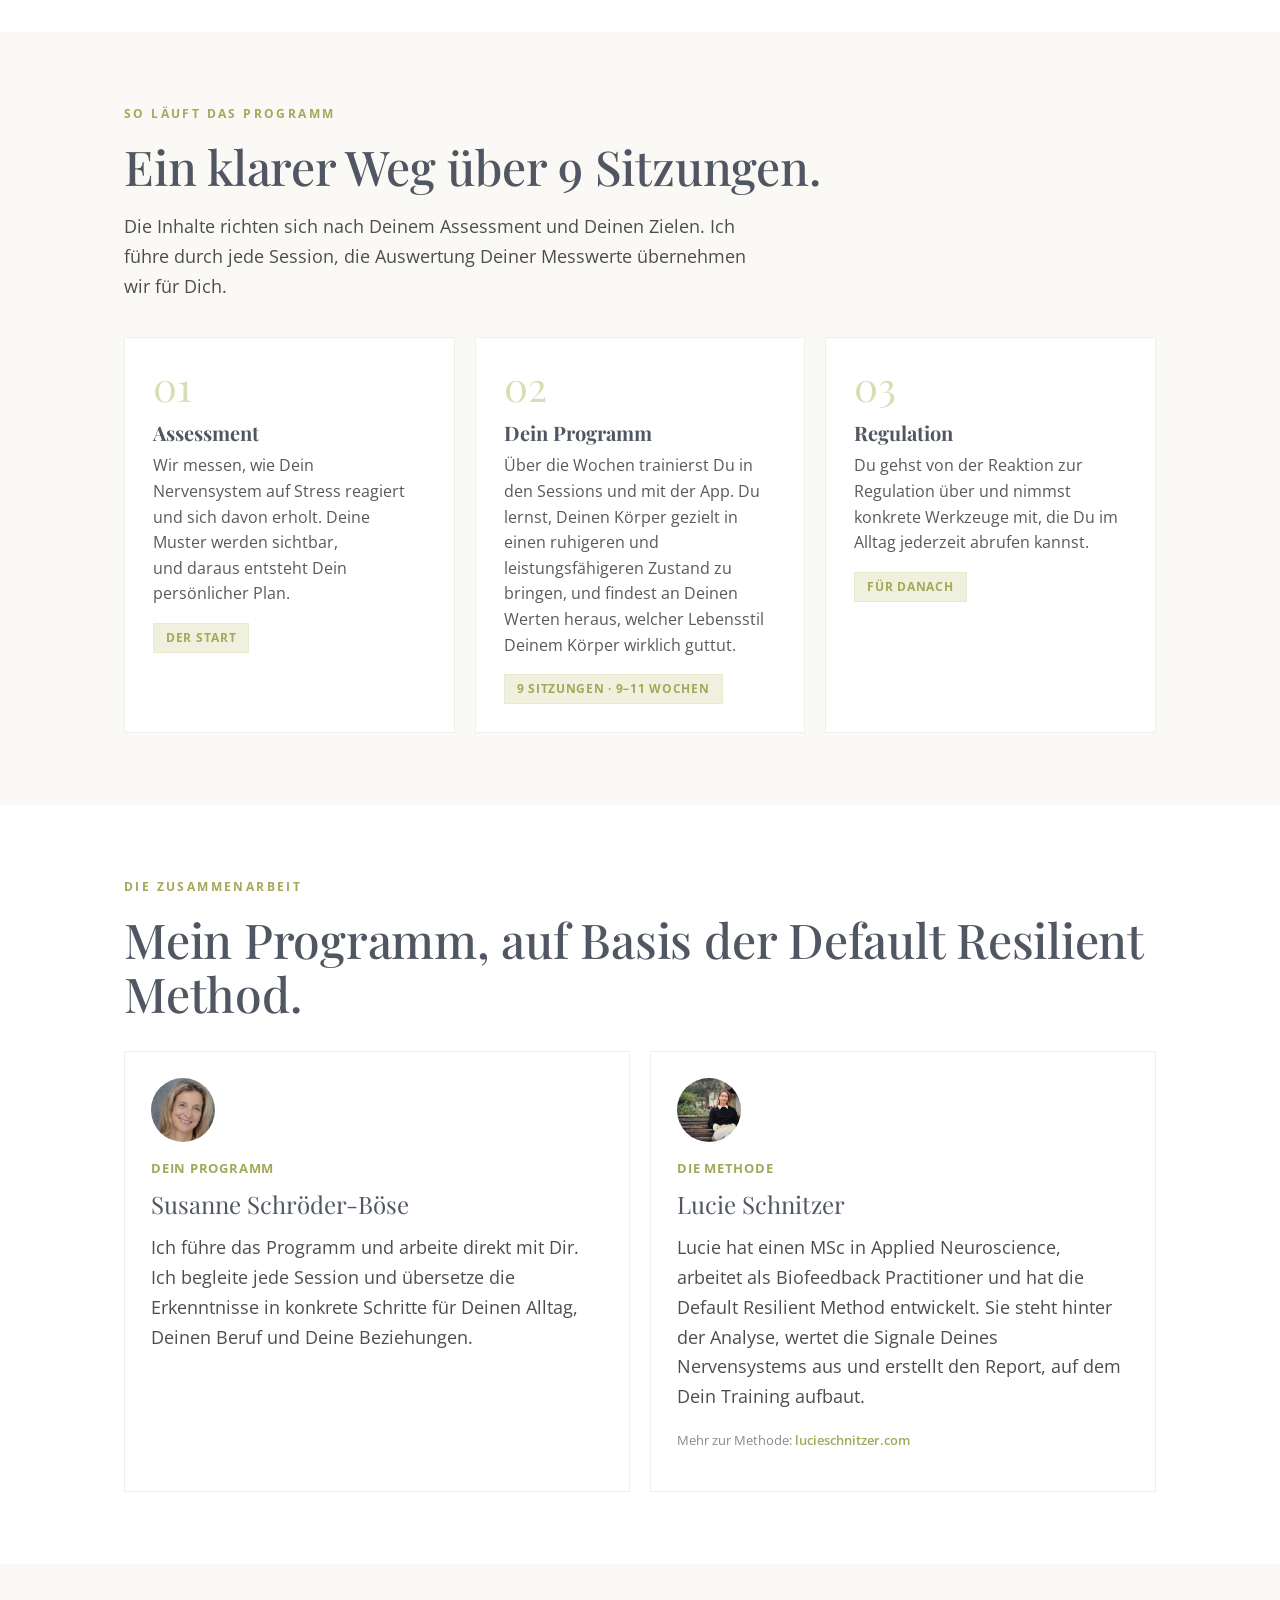
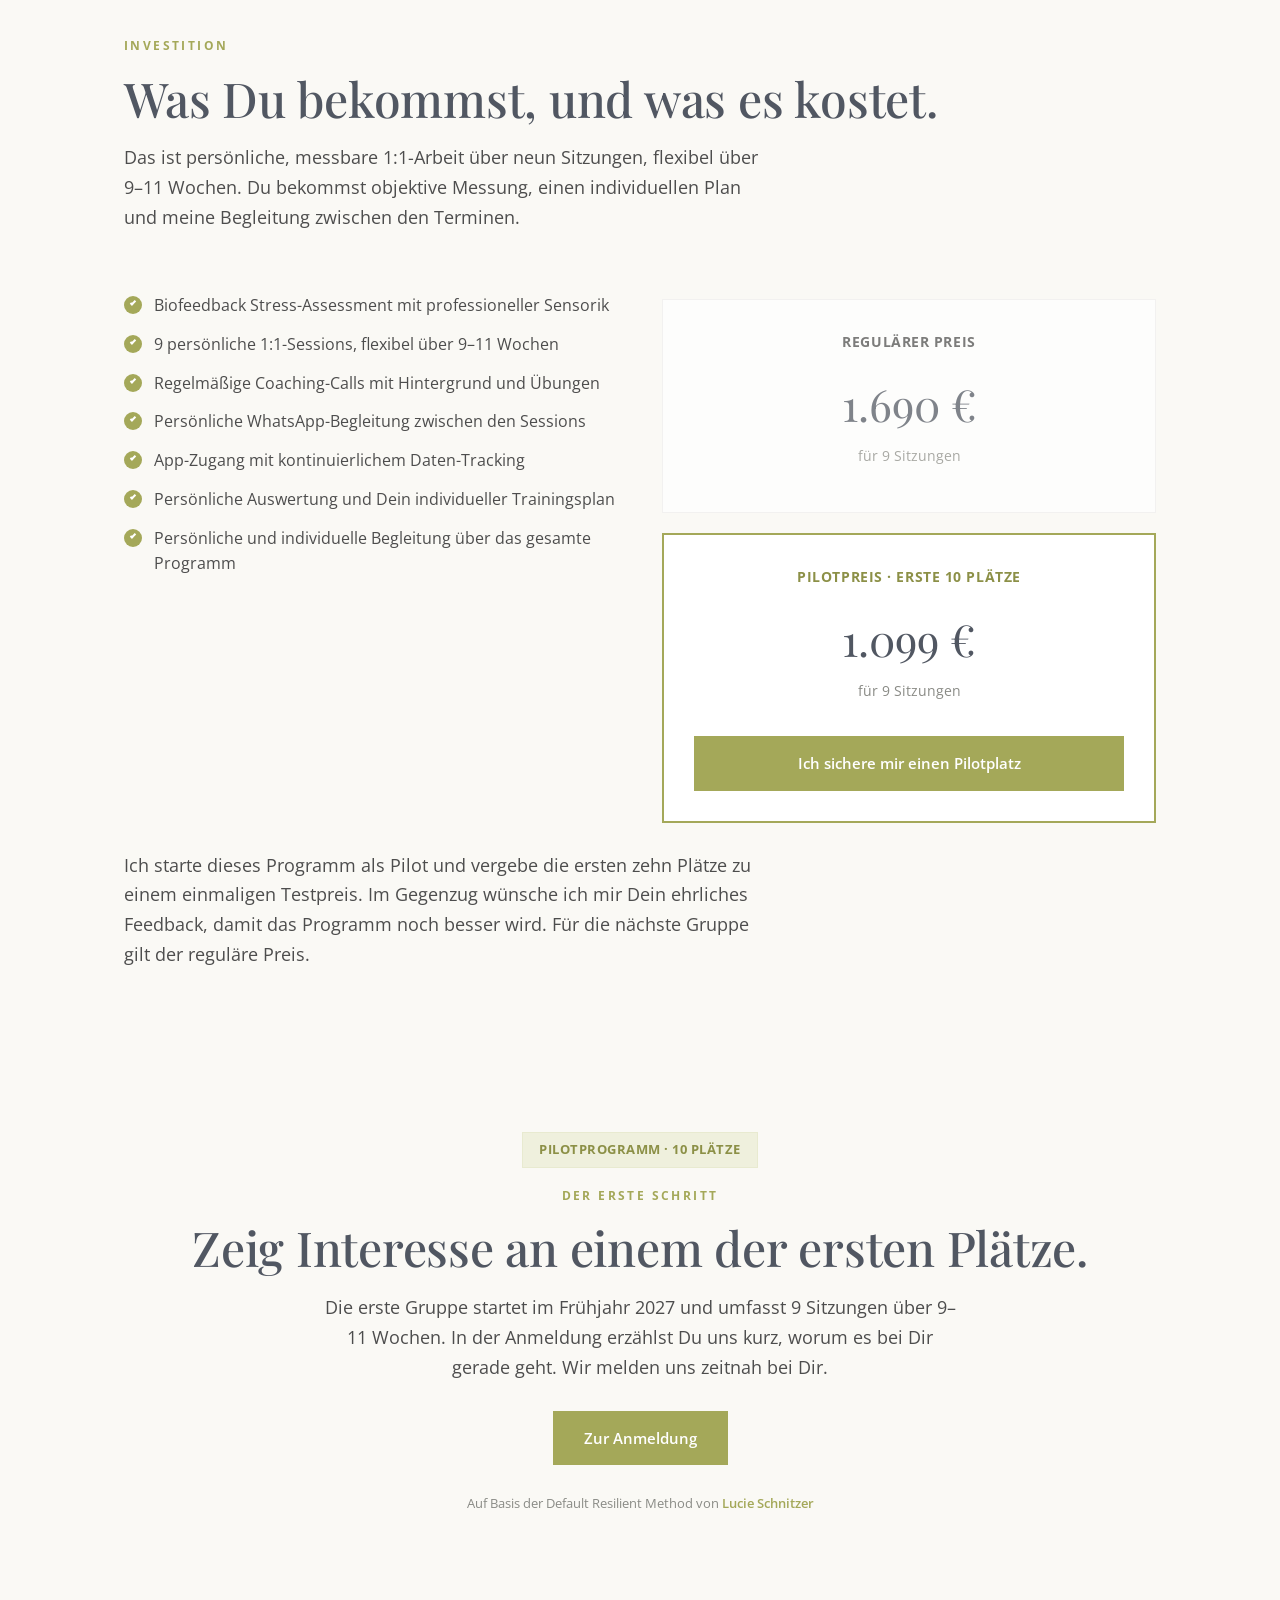
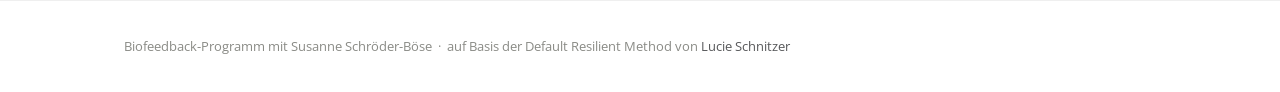
==== commit e6546072: "Align all claims with Susanne's page and sources; 9–11 Wochen; remove em dashes" ====
--- a/index.html
+++ b/index.html
@@ -307,7 +307,7 @@
       <p class="eyebrow">Von der Reaktion zur Selbstregulation</p>
       <h1>Steuere Dein Nervensystem, anstatt vom Stress gesteuert zu werden.</h1>
       <p class="tagline">Stress verstehen <span>·</span> Kontrolle gewinnen <span>·</span> Besser performen</p>
-      <p class="lede">In 9 Sitzungen lernst Du, Dein Nervensystem bewusst zu lesen und zu regulieren, damit Du mehr Fokus, Energie und Gelassenheit gewinnst und im Alltag die Kontrolle zurückbekommst. Echte Messwerte zeigen Dir dabei, wie Dein Alltag auf Deinen Körper wirkt — und was Dir wirklich hilft.</p>
+      <p class="lede">In 9 Sitzungen lernst Du, Dein Nervensystem bewusst zu lesen und zu regulieren, damit Du mehr Fokus, Energie und Gelassenheit gewinnst und im Alltag die Kontrolle zurückbekommst. Echte Messwerte zeigen Dir dabei, wie Dein Alltag auf Deinen Körper wirkt und was Dir wirklich hilft.</p>
       <div class="cta-row" style="margin-top:28px">
         <a href="https://selbstregulation.vercel.app/anmeldung" class="btn btn--primary">Ich habe Interesse</a>
         <a href="#programm" class="btn btn--ghost">So läuft das Programm</a>
@@ -381,7 +381,7 @@
       <div class="split-copy">
         <p class="eyebrow">Wie es funktioniert</p>
         <h2>Biofeedback macht in Echtzeit sichtbar, wie Dein Körper auf Stress reagiert und sich davon erholt.</h2>
-        <p>Über Dioden und messbare Signale aus Deinem Körper sehen wir gemeinsam, was sich unter der Oberfläche abspielt, während es passiert. Entscheidend ist dabei nicht nur die Reaktion, sondern wie gut Du danach wieder regulierst.</p>
+        <p>Über Sensoren und messbare Signale aus Deinem Körper sehen wir gemeinsam, was sich unter der Oberfläche abspielt, während es passiert. Entscheidend ist dabei nicht nur die Reaktion, sondern wie gut Du danach wieder regulierst.</p>
       </div>
       <figure class="split-media">
         <video class="loop-video" autoplay muted loop playsinline poster="assets/media/work-hero.jpg">
@@ -418,7 +418,7 @@
       <div class="card">
         <span class="num">05</span>
         <h3>Hirndurchblutung (HEG)</h3>
-        <p>Hämoenzephalographie, die Durchblutung des präfrontalen Kortex. Ob Dein Denkvermögen zwischen Zuständen an- und abschalten kann.</p>
+        <p>Hämoenzephalographie, die Durchblutung des präfrontalen Kortex. Wie sie sich zwischen Anspannung und Ruhe verändert.</p>
         <div class="spark" aria-hidden="true"><i></i><i></i><i></i><i></i><i></i><i></i><i></i><i></i><i></i><i></i></div>
       </div>
       <div class="card">
@@ -428,7 +428,7 @@
         <div class="spark" aria-hidden="true"><i></i><i></i><i></i><i></i><i></i><i></i><i></i><i></i><i></i><i></i></div>
       </div>
     </div>
-    <p class="measure" style="margin-top:40px"><strong>Die zentrale Erkenntnis:</strong> Stress passiert nicht einfach mit Dir. Du hast direkten Einfluss auf Dein Nervensystem und damit auf Deinen Fokus, Deine Energie, Deine Gelassenheit und Deine Leistungsfähigkeit.</p>
+    <p class="measure" style="margin-top:40px"><strong>Die zentrale Erkenntnis:</strong> Stress passiert nicht einfach mit Dir. Du kannst lernen, Dein Nervensystem zu beeinflussen, und damit Deinen Fokus, Deine Energie, Deine Gelassenheit und Deine Leistungsfähigkeit.</p>
   </div>
 </section>
 
@@ -466,7 +466,7 @@
 <section class="section">
   <div class="wrap">
     <p class="eyebrow">Was Du mitnimmst</p>
-    <h2 class="measure">Konkrete, greifbare Ergebnisse aus jeder Session.</h2>
+    <h2 class="measure">Konkrete, greifbare Ergebnisse für Deinen Alltag.</h2>
     <div class="cards">
       <div class="card">
         <span class="num">01</span>
@@ -476,12 +476,12 @@
       <div class="card">
         <span class="num">02</span>
         <h3>Messbares Verständnis Deines Körpers</h3>
-        <p>Du siehst objektiv über die Messwerte, wie Dein Körper auf Stress reagiert und welche Strategien ihn nachweislich wieder in Balance bringen. Die Hebel Deines Nervensystems kennen.</p>
+        <p>Du siehst objektiv über die Messwerte, wie Dein Körper auf Stress reagiert und welche Strategien ihn bei Dir messbar wieder in Balance bringen. Die Hebel Deines Nervensystems kennen.</p>
       </div>
       <div class="card">
         <span class="num">03</span>
         <h3>Werkzeuge für den Alltag</h3>
-        <p>Mehr Fokus und innere Stabilität auf Knopfdruck trainieren. Du nimmst Methoden mit, die Du gezielt aufbaust und im Moment abrufen kannst.</p>
+        <p>Mehr Fokus und innere Stabilität trainieren. Du nimmst Methoden mit, die Du gezielt aufbaust und im Moment abrufen kannst.</p>
       </div>
     </div>
     <p class="lede measure" style="margin-top:34px">Du verlässt die Session nicht nur mit einem besseren Verständnis Deiner Belastung, sondern mit konkretem Wissen, wie Du Deinen Zustand aktiv beeinflussen kannst.</p>
@@ -493,7 +493,7 @@
   <div class="wrap">
     <p class="eyebrow">So läuft das Programm</p>
     <h2 class="measure">Ein klarer Weg über 9 Sitzungen.</h2>
-    <p class="measure">Der Umfang richtet sich nach Deinem Assessment und Deinen Zielen. Ich führe durch jede Session, die Auswertung Deiner Messwerte übernehmen wir für Dich.</p>
+    <p class="measure">Die Inhalte richten sich nach Deinem Assessment und Deinen Zielen. Ich führe durch jede Session, die Auswertung Deiner Messwerte übernehmen wir für Dich.</p>
     <div class="steps">
       <div class="step">
         <span class="step-no">01</span>
@@ -505,7 +505,7 @@
         <span class="step-no">02</span>
         <h3>Dein Programm</h3>
         <p>Über die Wochen trainierst Du in den Sessions und mit der App. Du lernst, Deinen Körper gezielt in einen ruhigeren und leistungsfähigeren Zustand zu bringen, und findest an Deinen Werten heraus, welcher Lebensstil Deinem Körper wirklich guttut.</p>
-        <span class="dur">9 Sitzungen</span>
+        <span class="dur">9 Sitzungen · 9–11 Wochen</span>
       </div>
       <div class="step">
         <span class="step-no">03</span>
@@ -521,7 +521,7 @@
 <section class="section">
   <div class="wrap">
     <p class="eyebrow">Die Zusammenarbeit</p>
-    <h2 class="measure">Mein Programm, auf einer erprobten Methode.</h2>
+    <h2 class="measure">Mein Programm, auf Basis der Default Resilient Method.</h2>
     <div class="coop">
       <div class="coop-card">
         <img class="avatar" src="assets/media/susanne-portrait.jpg" alt="Susanne Schröder-Böse" loading="lazy" />
@@ -533,7 +533,7 @@
         <img class="avatar" src="assets/media/lucie-portrait.jpg" alt="Lucie Schnitzer" loading="lazy" style="object-position: 70% 32%;" />
         <p class="role">Die Methode</p>
         <p class="name">Lucie Schnitzer</p>
-        <p>Lucie ist Neurowissenschaftlerin und hat die Default Resilient Method entwickelt. Sie steht hinter der Analyse, wertet die Signale Deines Nervensystems aus und erstellt den Report, auf dem Dein Training aufbaut.</p>
+        <p>Lucie hat einen MSc in Applied Neuroscience, arbeitet als Biofeedback Practitioner und hat die Default Resilient Method entwickelt. Sie steht hinter der Analyse, wertet die Signale Deines Nervensystems aus und erstellt den Report, auf dem Dein Training aufbaut.</p>
         <p class="trust" style="margin-top:14px">Mehr zur Methode: <a href="https://lucieschnitzer.com" target="_blank" rel="noopener">lucieschnitzer.com</a></p>
       </div>
     </div>
@@ -545,16 +545,17 @@
   <div class="wrap">
     <p class="eyebrow">Investition</p>
     <h2 class="measure">Was Du bekommst, und was es kostet.</h2>
-    <p class="measure">Das ist persönliche, messbare 1:1-Arbeit über neun Sitzungen. Du bekommst objektive Messung, einen individuellen Plan und meine Begleitung zwischen den Terminen.</p>
+    <p class="measure">Das ist persönliche, messbare 1:1-Arbeit über neun Sitzungen, flexibel über 9–11 Wochen. Du bekommst objektive Messung, einen individuellen Plan und meine Begleitung zwischen den Terminen.</p>
     <div class="split" style="margin-top:36px;align-items:start">
       <div class="split-copy">
         <ul class="ticks">
           <li>Biofeedback Stress-Assessment mit professioneller Sensorik</li>
-          <li>9 persönliche 1:1-Sessions, flexibel terminiert</li>
+          <li>9 persönliche 1:1-Sessions, flexibel über 9–11 Wochen</li>
+          <li>Regelmäßige Coaching-Calls mit Hintergrund und Übungen</li>
           <li>Persönliche WhatsApp-Begleitung zwischen den Sessions</li>
           <li>App-Zugang mit kontinuierlichem Daten-Tracking</li>
           <li>Persönliche Auswertung und Dein individueller Trainingsplan</li>
-          <li>Über 20 Stunden persönliche Begleitung über das gesamte Programm</li>
+          <li>Persönliche und individuelle Begleitung über das gesamte Programm</li>
         </ul>
       </div>
       <div class="split-copy">
@@ -565,7 +566,7 @@
             <p class="unit">für 9 Sitzungen</p>
           </div>
           <div class="price-card" style="border-color:var(--accent);border-width:2px">
-            <p class="plan" style="color:var(--accent-strong)">Pilotpreis – erste 10 Plätze</p>
+            <p class="plan" style="color:var(--accent-strong)">Pilotpreis · erste 10 Plätze</p>
             <p class="amount">1.099 €</p>
             <p class="unit">für 9 Sitzungen</p>
             <a href="https://selbstregulation.vercel.app/anmeldung" class="btn btn--primary" style="margin-top:20px;width:100%;justify-content:center">Ich sichere mir einen Pilotplatz</a>
@@ -586,7 +587,7 @@
     <span class="places-badge">Pilotprogramm · 10 Plätze</span>
     <p class="eyebrow">Der erste Schritt</p>
     <h2 class="measure" style="margin-left:auto;margin-right:auto">Zeig Interesse an einem der ersten Plätze.</h2>
-    <p class="measure" style="margin:0 auto 6px">Die erste Gruppe startet im Frühjahr 2027 und umfasst 9 Sitzungen. In der Anmeldung erzählst Du uns kurz, worum es bei Dir gerade geht. Wir melden uns innerhalb einer Woche zurück.</p>
+    <p class="measure" style="margin:0 auto 6px">Die erste Gruppe startet im Frühjahr 2027 und umfasst 9 Sitzungen über 9–11 Wochen. In der Anmeldung erzählst Du uns kurz, worum es bei Dir gerade geht. Wir melden uns zeitnah bei Dir.</p>
     <div class="cta-row" style="justify-content:center;margin-top:28px">
       <a href="https://selbstregulation.vercel.app/anmeldung" class="btn btn--primary">Zur Anmeldung</a>
     </div>
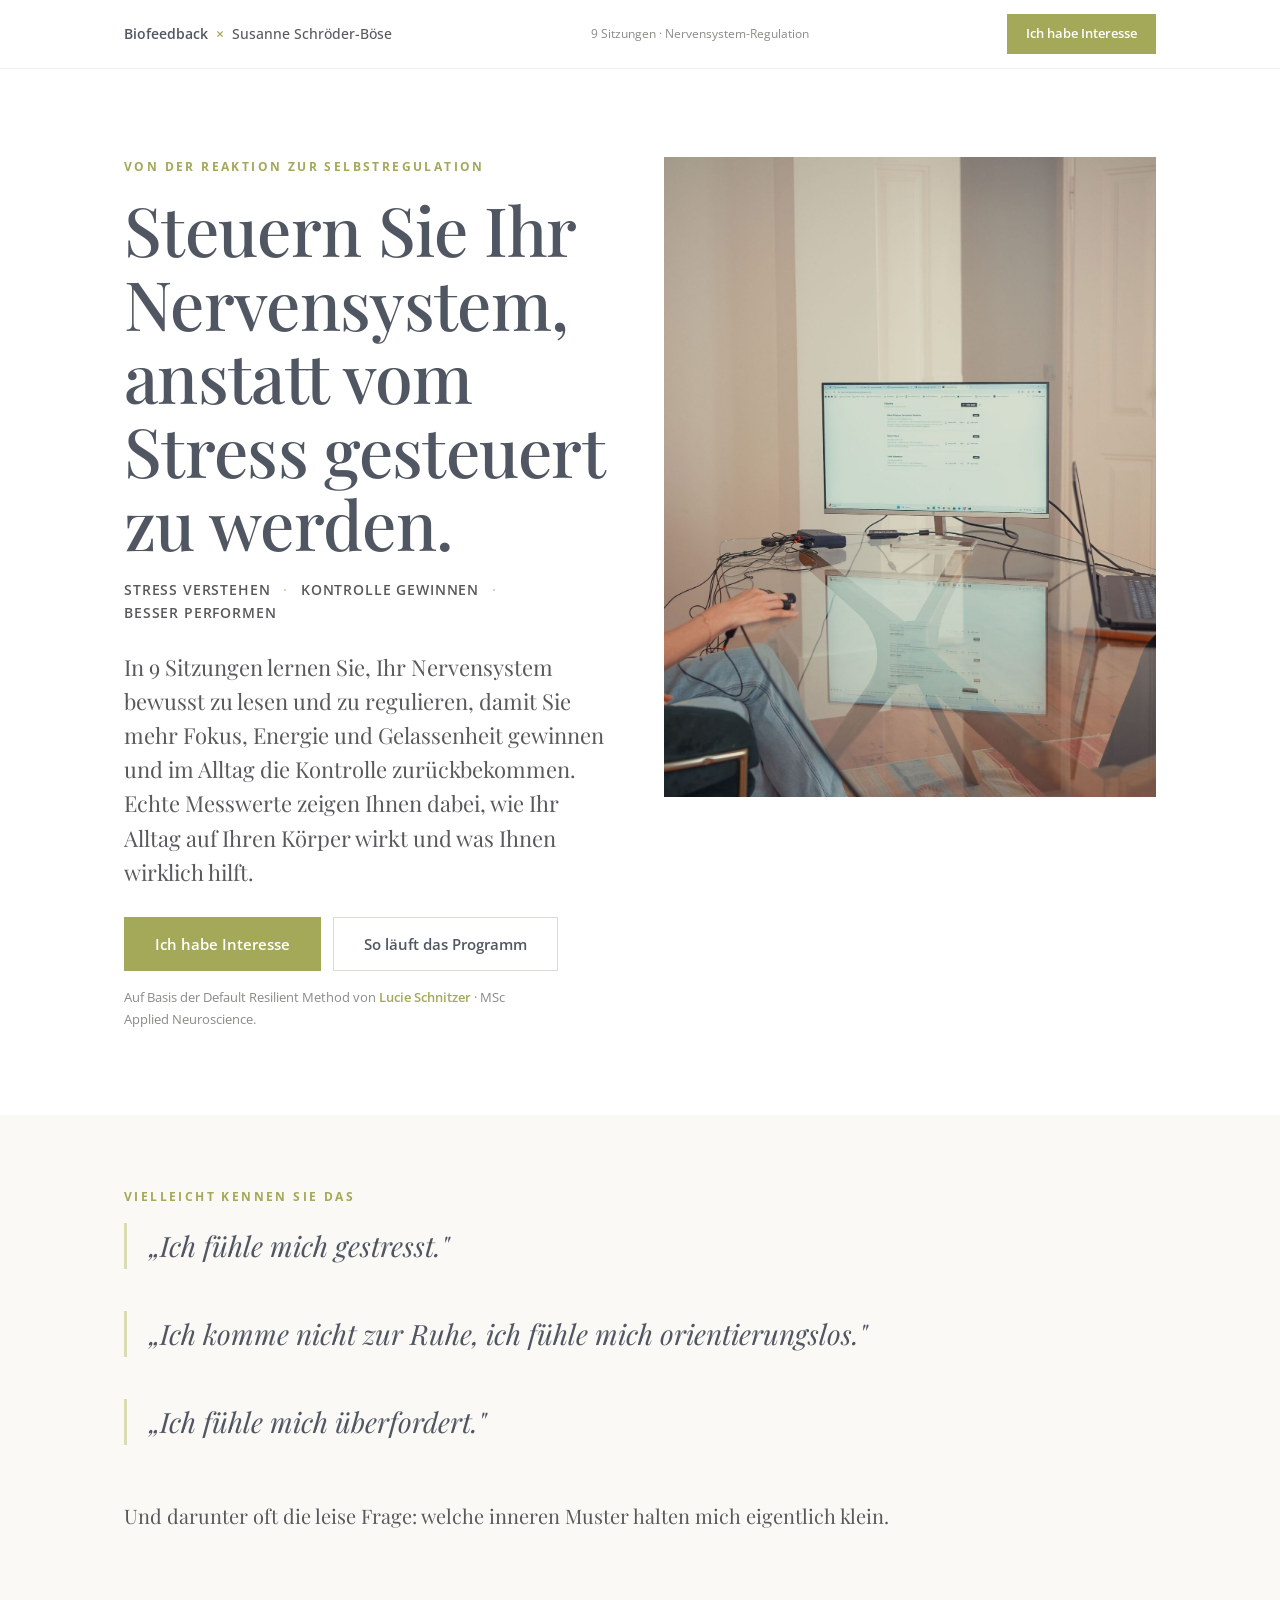
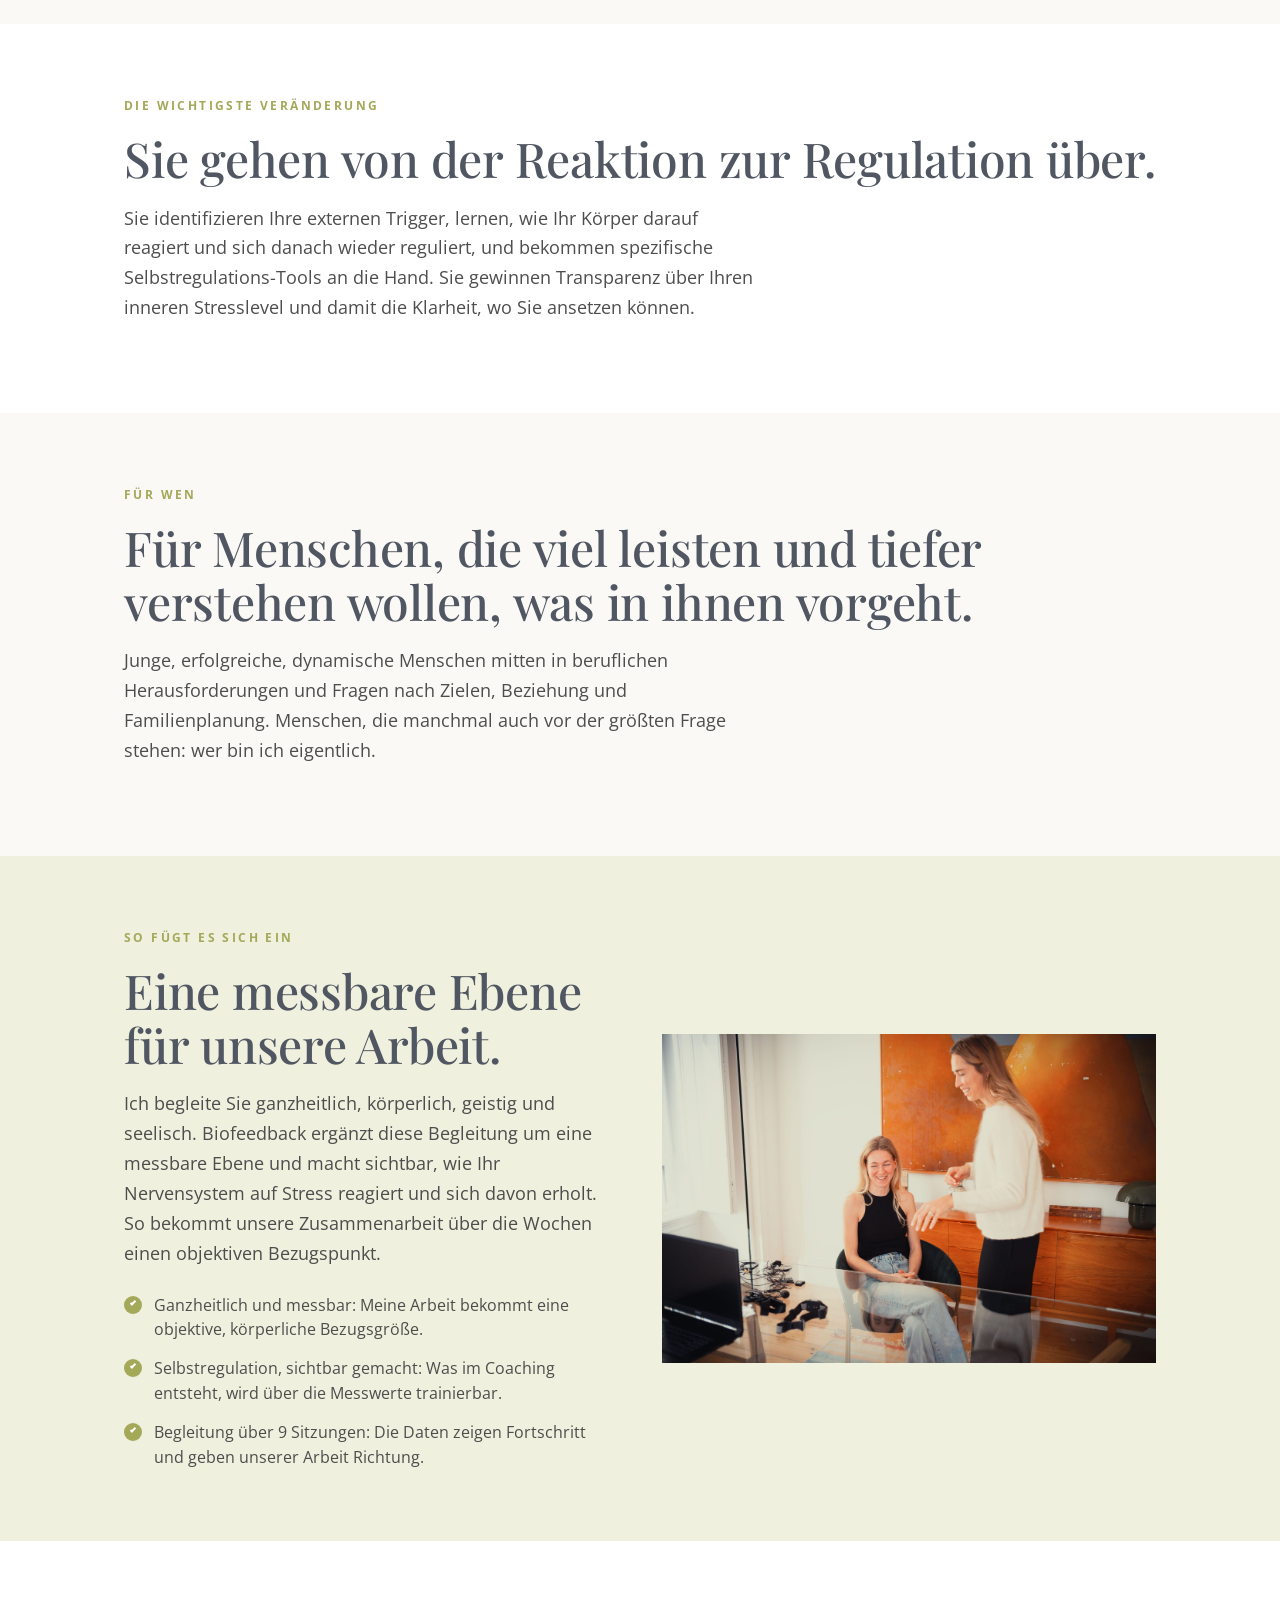
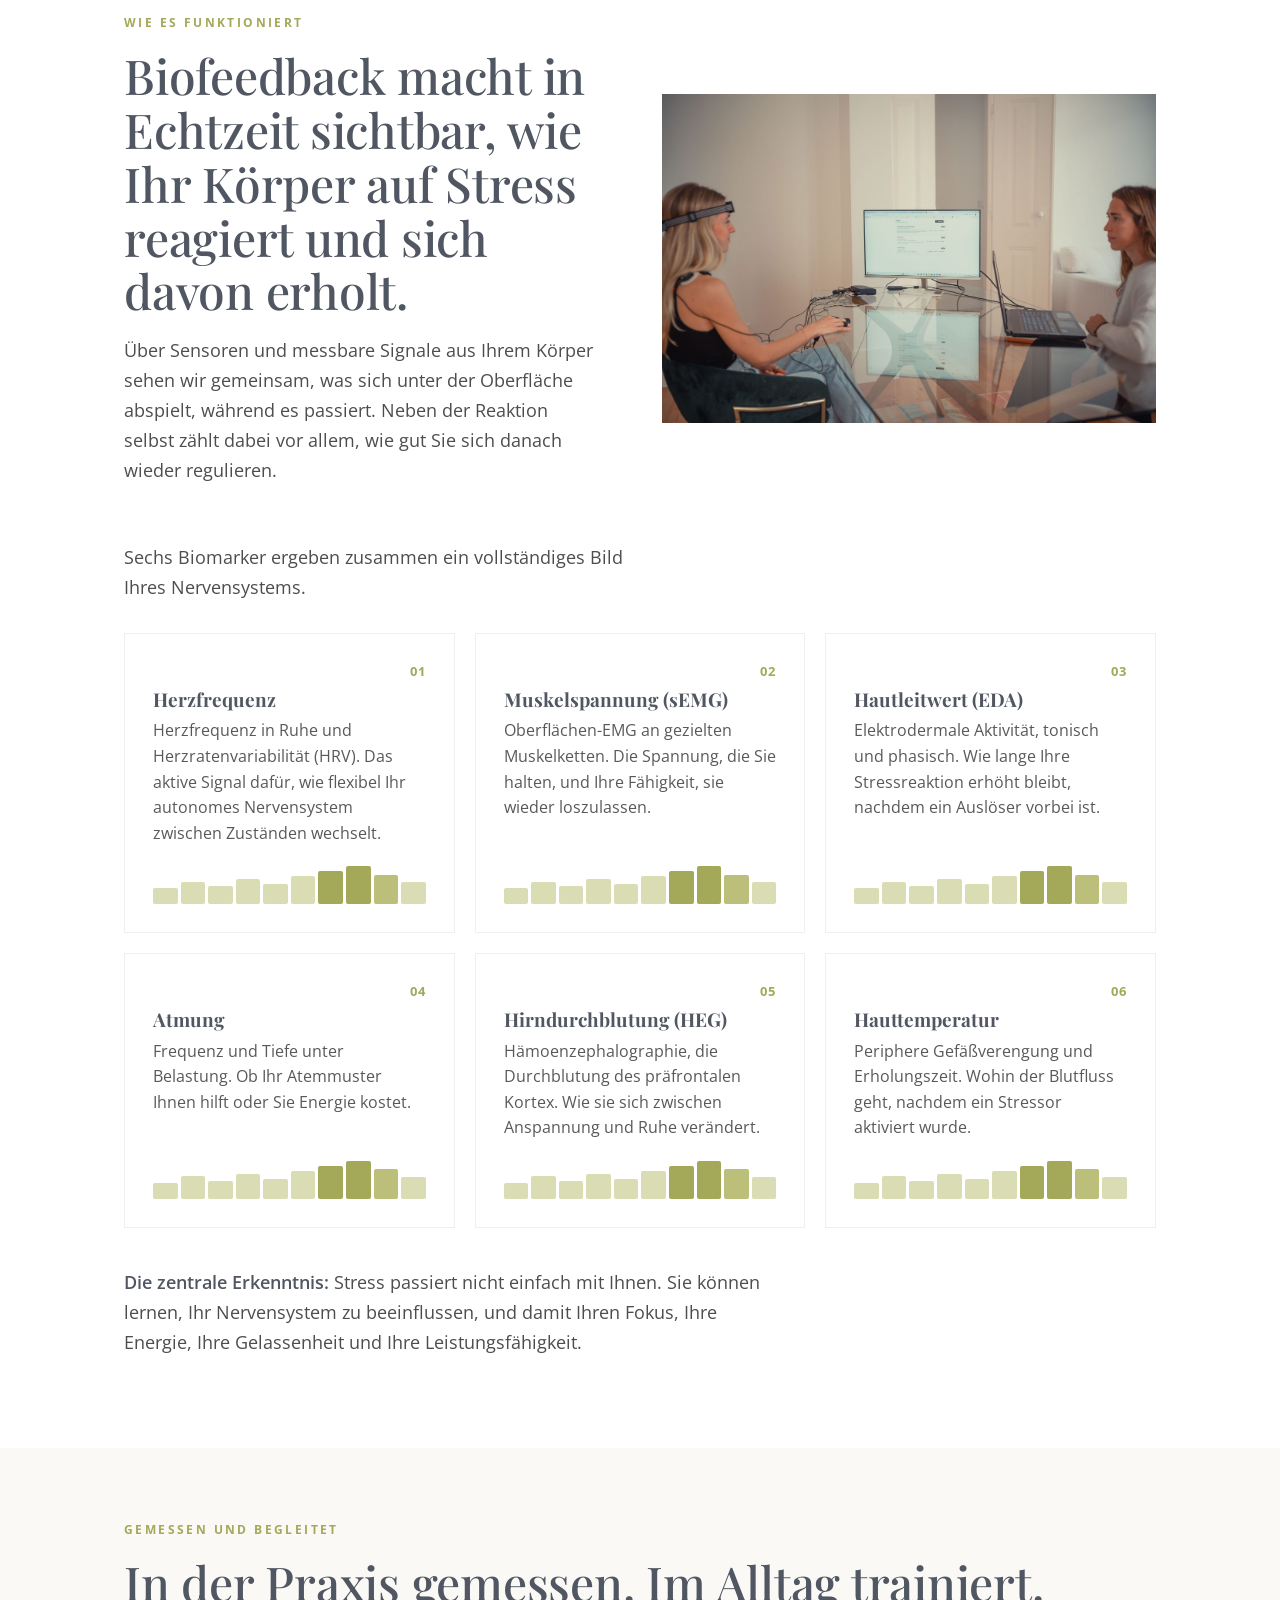
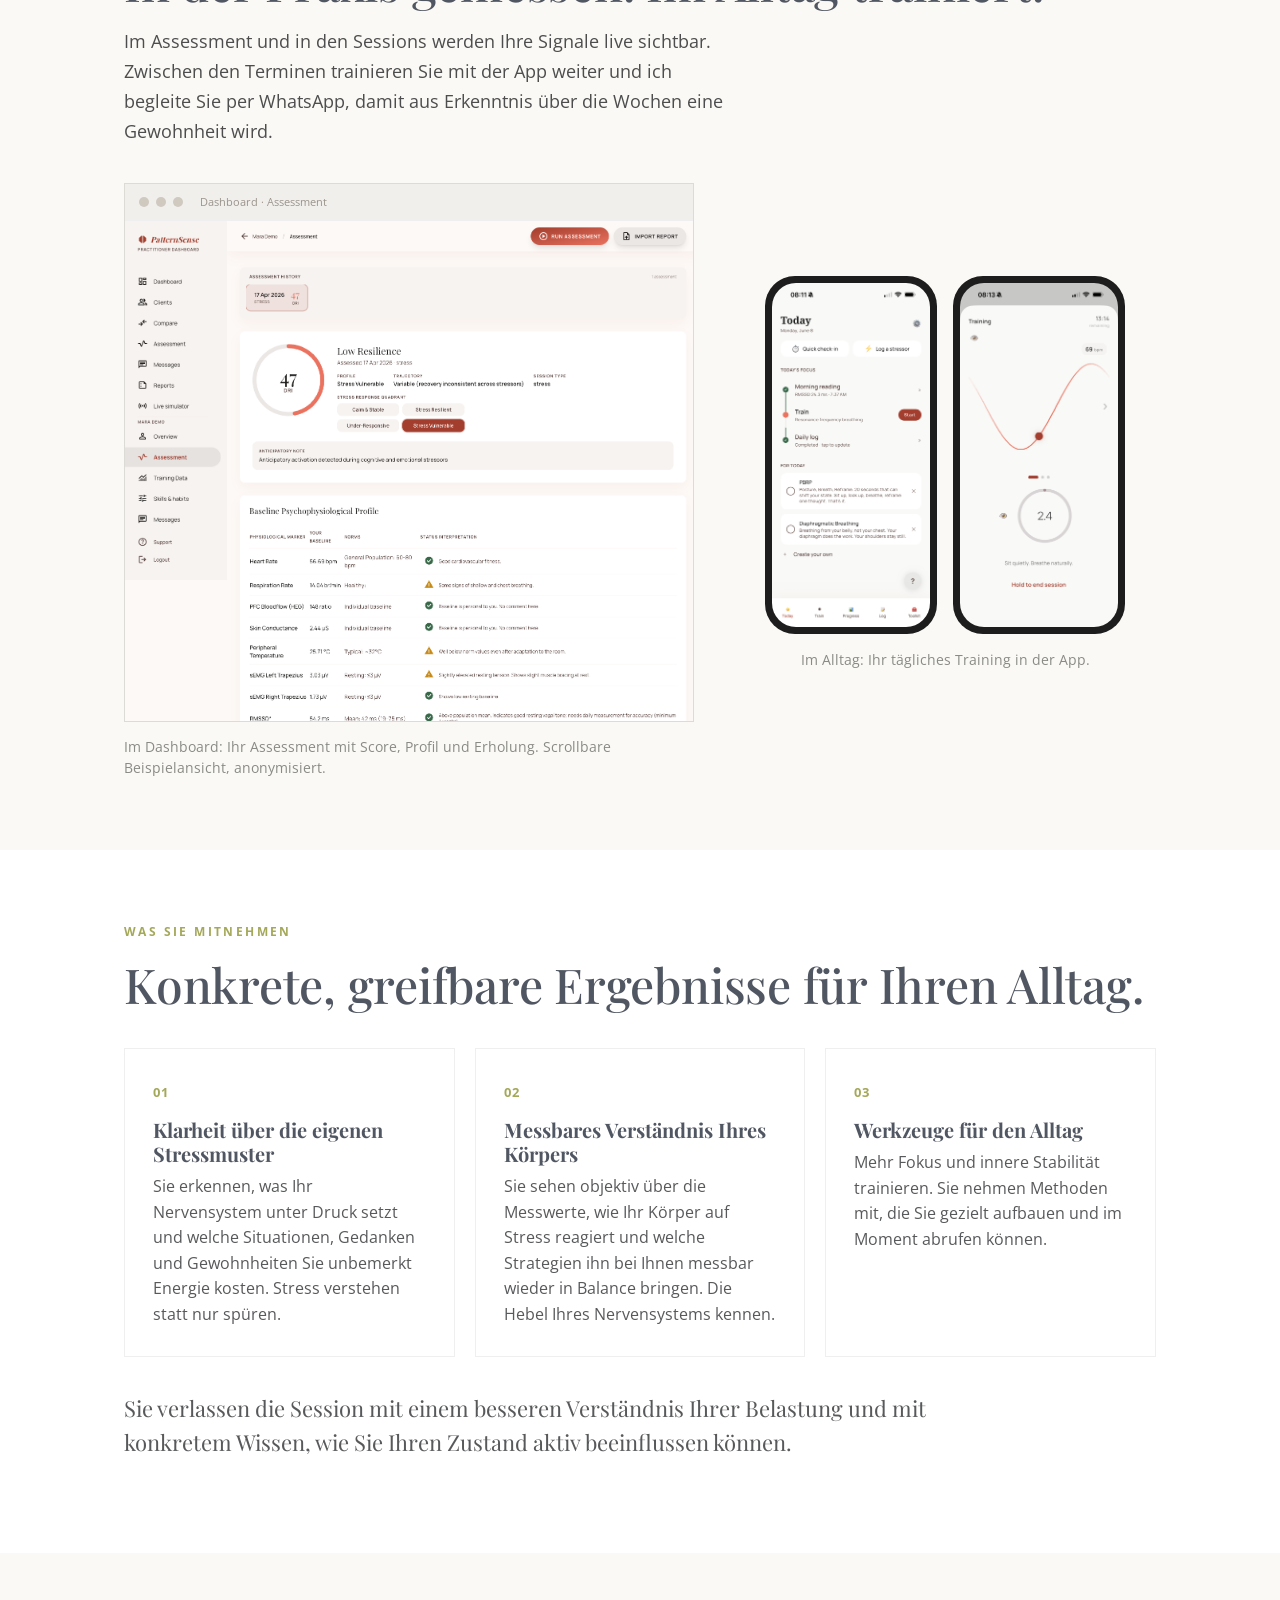
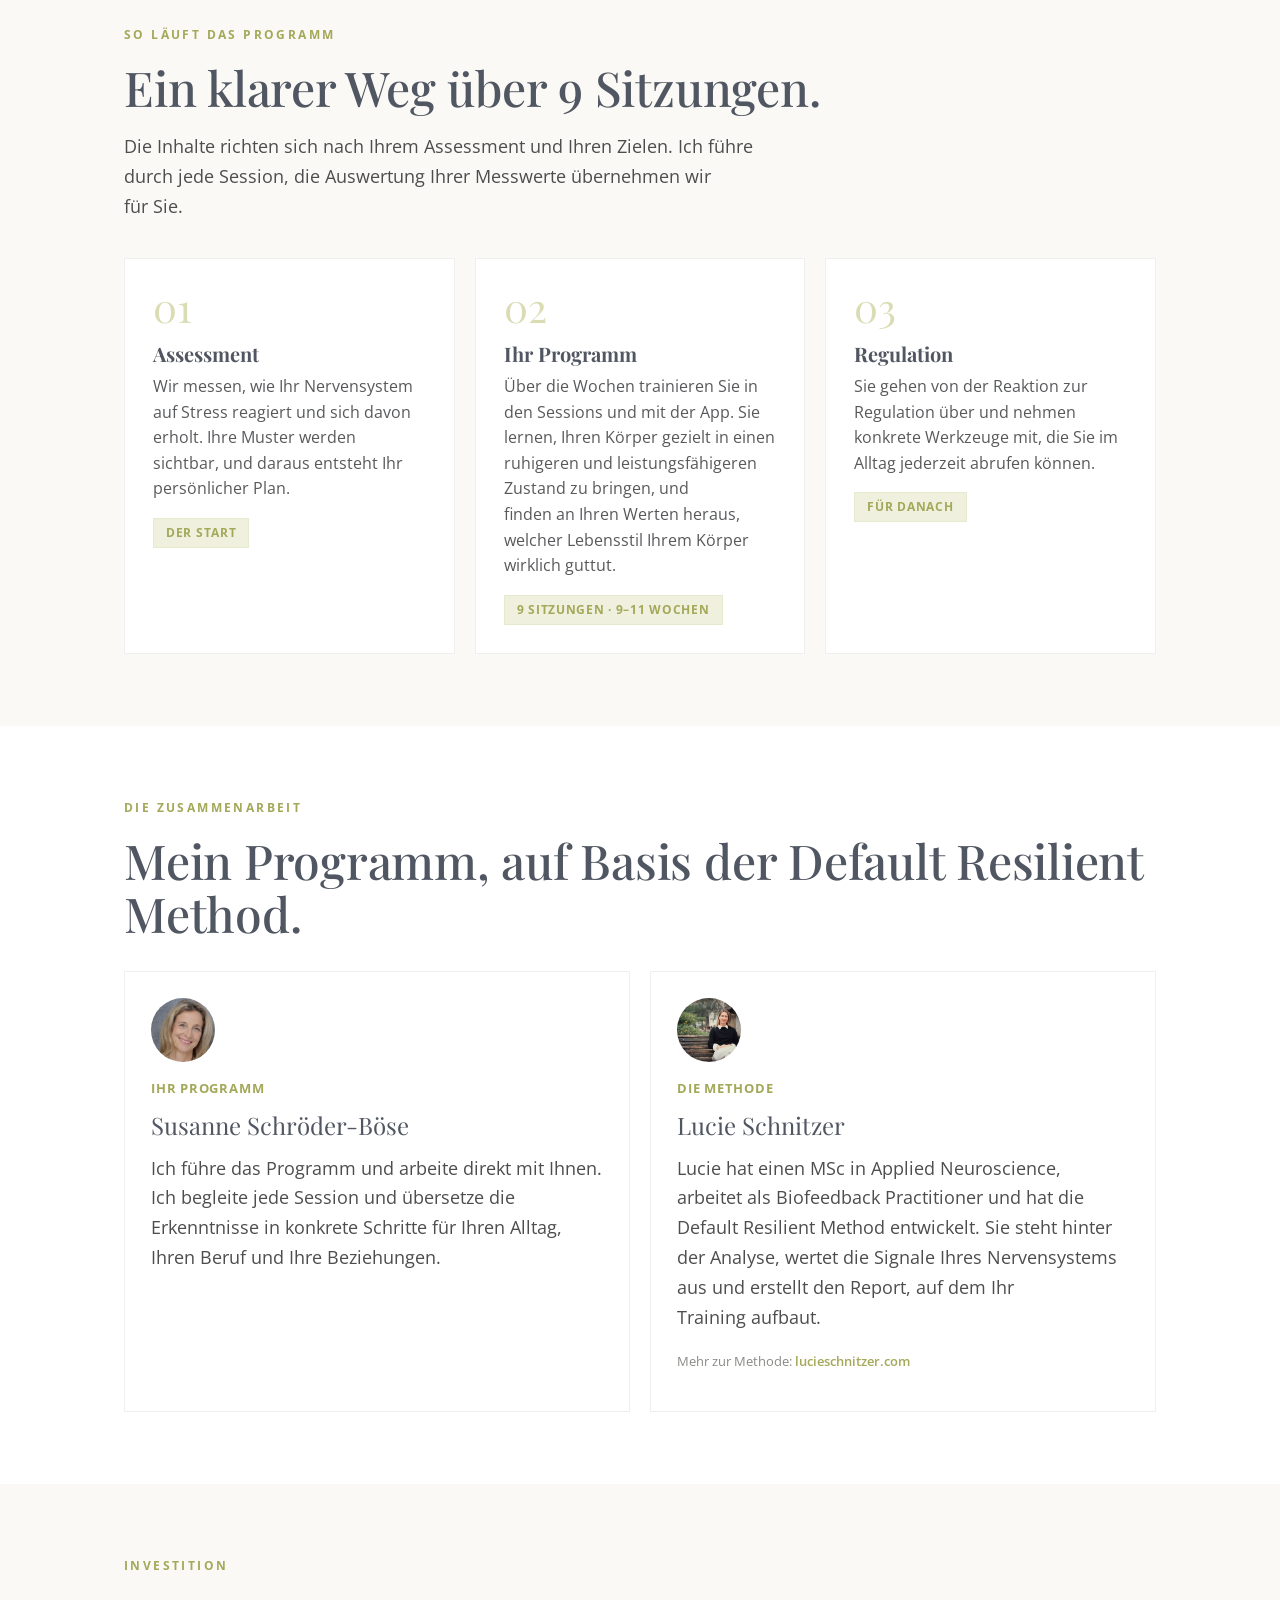
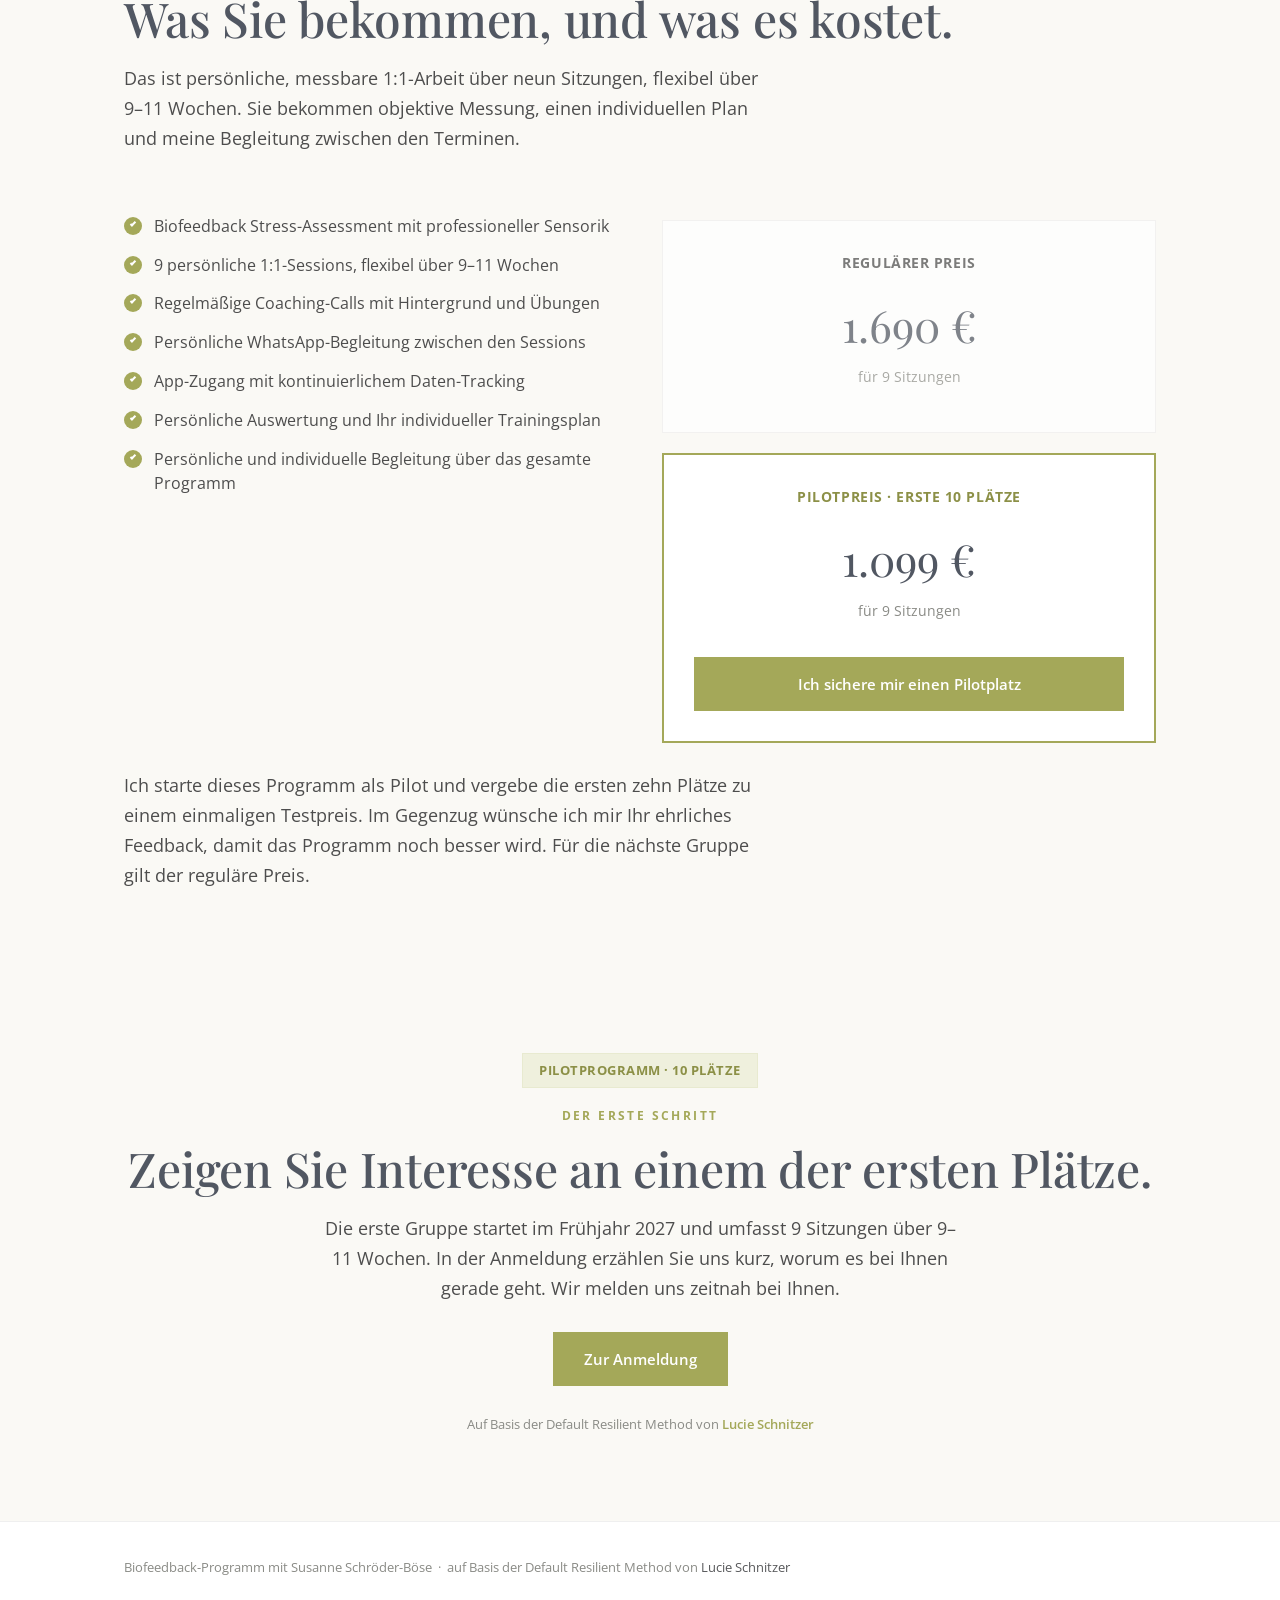
==== commit 6241d03e: "Switch all copy to Sie-Form" ====
--- a/index.html
+++ b/index.html
@@ -4,7 +4,7 @@
 <meta charset="utf-8" />
 <meta name="viewport" content="width=device-width, initial-scale=1" />
 <title>Das Selbstregulations-Programm · Biofeedback mit Susanne Schröder-Böse</title>
-<meta name="description" content="Ein persönliches Biofeedback-Programm mit 9 Sitzungen, begleitet von Susanne Schröder-Böse. Lerne, Dein Nervensystem bewusst zu lesen und zu regulieren, für mehr Fokus, Energie, Gelassenheit und Kontrolle im Alltag. Auf Basis der Default Resilient Method von Lucie Schnitzer." />
+<meta name="description" content="Ein persönliches Biofeedback-Programm mit 9 Sitzungen, begleitet von Susanne Schröder-Böse. Lernen Sie, Ihr Nervensystem bewusst zu lesen und zu regulieren, für mehr Fokus, Energie, Gelassenheit und Kontrolle im Alltag. Auf Basis der Default Resilient Method von Lucie Schnitzer." />
 <link rel="stylesheet" href="assets/colors_and_type.css" />
 <style>
 @import url('https://fonts.googleapis.com/css2?family=Open+Sans:wght@400;500;600;700&display=swap');
@@ -305,9 +305,9 @@
   <div class="wrap hero-grid">
     <div class="hero-copy">
       <p class="eyebrow">Von der Reaktion zur Selbstregulation</p>
-      <h1>Steuere Dein Nervensystem, anstatt vom Stress gesteuert zu werden.</h1>
+      <h1>Steuern Sie Ihr Nervensystem, anstatt vom Stress gesteuert zu werden.</h1>
       <p class="tagline">Stress verstehen <span>·</span> Kontrolle gewinnen <span>·</span> Besser performen</p>
-      <p class="lede">In 9 Sitzungen lernst Du, Dein Nervensystem bewusst zu lesen und zu regulieren, damit Du mehr Fokus, Energie und Gelassenheit gewinnst und im Alltag die Kontrolle zurückbekommst. Echte Messwerte zeigen Dir dabei, wie Dein Alltag auf Deinen Körper wirkt und was Dir wirklich hilft.</p>
+      <p class="lede">In 9 Sitzungen lernen Sie, Ihr Nervensystem bewusst zu lesen und zu regulieren, damit Sie mehr Fokus, Energie und Gelassenheit gewinnen und im Alltag die Kontrolle zurückbekommen. Echte Messwerte zeigen Ihnen dabei, wie Ihr Alltag auf Ihren Körper wirkt und was Ihnen wirklich hilft.</p>
       <div class="cta-row" style="margin-top:28px">
         <a href="https://selbstregulation.vercel.app/anmeldung" class="btn btn--primary">Ich habe Interesse</a>
         <a href="#programm" class="btn btn--ghost">So läuft das Programm</a>
@@ -325,7 +325,7 @@
 <!-- ===== Problem in their own words ===== -->
 <section class="section section--paper">
   <div class="wrap">
-    <p class="eyebrow">Vielleicht kennst Du das</p>
+    <p class="eyebrow">Vielleicht kennen Sie das</p>
     <div class="quotes">
       <p class="quote">„Ich fühle mich gestresst."</p>
       <p class="quote">„Ich komme nicht zur Ruhe, ich fühle mich orientierungslos."</p>
@@ -339,8 +339,8 @@
 <section class="section">
   <div class="wrap">
     <p class="eyebrow">Die wichtigste Veränderung</p>
-    <h2 class="measure">Du gehst von der Reaktion zur Regulation über.</h2>
-    <p class="measure">Du identifizierst Deine externen Trigger, lernst, wie Dein Körper darauf reagiert und sich danach wieder reguliert, und bekommst spezifische Selbstregulations-Tools an die Hand. Du gewinnst Transparenz über Deinen inneren Stresslevel und damit die Klarheit, wo Du ansetzen kannst.</p>
+    <h2 class="measure">Sie gehen von der Reaktion zur Regulation über.</h2>
+    <p class="measure">Sie identifizieren Ihre externen Trigger, lernen, wie Ihr Körper darauf reagiert und sich danach wieder reguliert, und bekommen spezifische Selbstregulations-Tools an die Hand. Sie gewinnen Transparenz über Ihren inneren Stresslevel und damit die Klarheit, wo Sie ansetzen können.</p>
   </div>
 </section>
 
@@ -360,7 +360,7 @@
       <div class="split-copy">
         <p class="eyebrow">So fügt es sich ein</p>
         <h2>Eine messbare Ebene für unsere Arbeit.</h2>
-        <p>Ich begleite Dich ganzheitlich, körperlich, geistig und seelisch. Biofeedback ergänzt diese Begleitung um eine messbare Ebene und macht sichtbar, wie Dein Nervensystem auf Stress reagiert und sich davon erholt. So bekommt unsere Zusammenarbeit über die Wochen einen objektiven Bezugspunkt.</p>
+        <p>Ich begleite Sie ganzheitlich, körperlich, geistig und seelisch. Biofeedback ergänzt diese Begleitung um eine messbare Ebene und macht sichtbar, wie Ihr Nervensystem auf Stress reagiert und sich davon erholt. So bekommt unsere Zusammenarbeit über die Wochen einen objektiven Bezugspunkt.</p>
         <ul class="ticks">
           <li>Ganzheitlich und messbar: Meine Arbeit bekommt eine objektive, körperliche Bezugsgröße.</li>
           <li>Selbstregulation, sichtbar gemacht: Was im Coaching entsteht, wird über die Messwerte trainierbar.</li>
@@ -380,8 +380,8 @@
     <div class="split">
       <div class="split-copy">
         <p class="eyebrow">Wie es funktioniert</p>
-        <h2>Biofeedback macht in Echtzeit sichtbar, wie Dein Körper auf Stress reagiert und sich davon erholt.</h2>
-        <p>Über Sensoren und messbare Signale aus Deinem Körper sehen wir gemeinsam, was sich unter der Oberfläche abspielt, während es passiert. Entscheidend ist dabei nicht nur die Reaktion, sondern wie gut Du danach wieder regulierst.</p>
+        <h2>Biofeedback macht in Echtzeit sichtbar, wie Ihr Körper auf Stress reagiert und sich davon erholt.</h2>
+        <p>Über Sensoren und messbare Signale aus Ihrem Körper sehen wir gemeinsam, was sich unter der Oberfläche abspielt, während es passiert. Neben der Reaktion selbst zählt dabei vor allem, wie gut Sie sich danach wieder regulieren.</p>
       </div>
       <figure class="split-media">
         <video class="loop-video" autoplay muted loop playsinline poster="assets/media/work-hero.jpg">
@@ -389,30 +389,30 @@
         </video>
       </figure>
     </div>
-    <p class="measure" style="margin-top:40px">Sechs Biomarker ergeben zusammen ein vollständiges Bild Deines Nervensystems.</p>
+    <p class="measure" style="margin-top:40px">Sechs Biomarker ergeben zusammen ein vollständiges Bild Ihres Nervensystems.</p>
     <div class="cards bio-cards">
       <div class="card">
         <span class="num">01</span>
         <h3>Herzfrequenz</h3>
-        <p>Herzfrequenz in Ruhe und Herzratenvariabilität (HRV). Das aktive Signal dafür, wie flexibel Dein autonomes Nervensystem zwischen Zuständen wechselt.</p>
+        <p>Herzfrequenz in Ruhe und Herzratenvariabilität (HRV). Das aktive Signal dafür, wie flexibel Ihr autonomes Nervensystem zwischen Zuständen wechselt.</p>
         <div class="spark" aria-hidden="true"><i></i><i></i><i></i><i></i><i></i><i></i><i></i><i></i><i></i><i></i></div>
       </div>
       <div class="card">
         <span class="num">02</span>
         <h3>Muskelspannung (sEMG)</h3>
-        <p>Oberflächen-EMG an gezielten Muskelketten. Die Spannung, die Du hältst, und Deine Fähigkeit, sie wieder loszulassen.</p>
+        <p>Oberflächen-EMG an gezielten Muskelketten. Die Spannung, die Sie halten, und Ihre Fähigkeit, sie wieder loszulassen.</p>
         <div class="spark" aria-hidden="true"><i></i><i></i><i></i><i></i><i></i><i></i><i></i><i></i><i></i><i></i></div>
       </div>
       <div class="card">
         <span class="num">03</span>
         <h3>Hautleitwert (EDA)</h3>
-        <p>Elektrodermale Aktivität, tonisch und phasisch. Wie lange Deine Stressreaktion erhöht bleibt, nachdem ein Auslöser vorbei ist.</p>
+        <p>Elektrodermale Aktivität, tonisch und phasisch. Wie lange Ihre Stressreaktion erhöht bleibt, nachdem ein Auslöser vorbei ist.</p>
         <div class="spark" aria-hidden="true"><i></i><i></i><i></i><i></i><i></i><i></i><i></i><i></i><i></i><i></i></div>
       </div>
       <div class="card">
         <span class="num">04</span>
         <h3>Atmung</h3>
-        <p>Frequenz und Tiefe unter Belastung. Ob Dein Atemmuster Dir hilft oder Dich Energie kostet.</p>
+        <p>Frequenz und Tiefe unter Belastung. Ob Ihr Atemmuster Ihnen hilft oder Sie Energie kostet.</p>
         <div class="spark" aria-hidden="true"><i></i><i></i><i></i><i></i><i></i><i></i><i></i><i></i><i></i><i></i></div>
       </div>
       <div class="card">
@@ -428,7 +428,7 @@
         <div class="spark" aria-hidden="true"><i></i><i></i><i></i><i></i><i></i><i></i><i></i><i></i><i></i><i></i></div>
       </div>
     </div>
-    <p class="measure" style="margin-top:40px"><strong>Die zentrale Erkenntnis:</strong> Stress passiert nicht einfach mit Dir. Du kannst lernen, Dein Nervensystem zu beeinflussen, und damit Deinen Fokus, Deine Energie, Deine Gelassenheit und Deine Leistungsfähigkeit.</p>
+    <p class="measure" style="margin-top:40px"><strong>Die zentrale Erkenntnis:</strong> Stress passiert nicht einfach mit Ihnen. Sie können lernen, Ihr Nervensystem zu beeinflussen, und damit Ihren Fokus, Ihre Energie, Ihre Gelassenheit und Ihre Leistungsfähigkeit.</p>
   </div>
 </section>
 
@@ -440,7 +440,7 @@
   <div class="wrap">
     <p class="eyebrow">Gemessen und begleitet</p>
     <h2 class="measure">In der Praxis gemessen. Im Alltag trainiert.</h2>
-    <p class="measure">Im Assessment und in den Sessions werden Deine Signale live sichtbar. Zwischen den Terminen trainierst Du mit der App weiter und ich begleite Dich per WhatsApp, damit aus Erkenntnis über die Wochen eine Gewohnheit wird.</p>
+    <p class="measure">Im Assessment und in den Sessions werden Ihre Signale live sichtbar. Zwischen den Terminen trainieren Sie mit der App weiter und ich begleite Sie per WhatsApp, damit aus Erkenntnis über die Wochen eine Gewohnheit wird.</p>
     <div class="showcase">
       <figure class="device-browser-fig">
         <div class="device-browser">
@@ -449,14 +449,14 @@
             <img src="assets/media/assessment.png" alt="Beispiel-Assessment im Dashboard: Resilienz-Score, psychophysiologisches Profil und Erholung nach System" loading="lazy" />
           </div>
         </div>
-        <figcaption>Im Dashboard: Dein Assessment mit Score, Profil und Erholung. Scrollbare Beispielansicht, anonymisiert.</figcaption>
+        <figcaption>Im Dashboard: Ihr Assessment mit Score, Profil und Erholung. Scrollbare Beispielansicht, anonymisiert.</figcaption>
       </figure>
       <div class="phone-col">
         <div class="phones">
           <div class="phone"><img src="assets/media/app-today.png" alt="Die App zeigt den Tagesplan: Morgenmessung, Training und Tagesprotokoll" loading="lazy" /></div>
           <div class="phone"><img src="assets/media/app-training.png" alt="Die App führt durch eine Atemtraining-Session in Echtzeit" loading="lazy" /></div>
         </div>
-        <p class="phones-cap">Im Alltag: Dein tägliches Training in der App.</p>
+        <p class="phones-cap">Im Alltag: Ihr tägliches Training in der App.</p>
       </div>
     </div>
   </div>
@@ -465,26 +465,26 @@
 <!-- ===== Outcomes ===== -->
 <section class="section">
   <div class="wrap">
-    <p class="eyebrow">Was Du mitnimmst</p>
-    <h2 class="measure">Konkrete, greifbare Ergebnisse für Deinen Alltag.</h2>
+    <p class="eyebrow">Was Sie mitnehmen</p>
+    <h2 class="measure">Konkrete, greifbare Ergebnisse für Ihren Alltag.</h2>
     <div class="cards">
       <div class="card">
         <span class="num">01</span>
         <h3>Klarheit über die eigenen Stressmuster</h3>
-        <p>Du erkennst, was Dein Nervensystem unter Druck setzt und welche Situationen, Gedanken und Gewohnheiten Dich unbemerkt Energie kosten. Stress verstehen statt nur spüren.</p>
+        <p>Sie erkennen, was Ihr Nervensystem unter Druck setzt und welche Situationen, Gedanken und Gewohnheiten Sie unbemerkt Energie kosten. Stress verstehen statt nur spüren.</p>
       </div>
       <div class="card">
         <span class="num">02</span>
-        <h3>Messbares Verständnis Deines Körpers</h3>
-        <p>Du siehst objektiv über die Messwerte, wie Dein Körper auf Stress reagiert und welche Strategien ihn bei Dir messbar wieder in Balance bringen. Die Hebel Deines Nervensystems kennen.</p>
+        <h3>Messbares Verständnis Ihres Körpers</h3>
+        <p>Sie sehen objektiv über die Messwerte, wie Ihr Körper auf Stress reagiert und welche Strategien ihn bei Ihnen messbar wieder in Balance bringen. Die Hebel Ihres Nervensystems kennen.</p>
       </div>
       <div class="card">
         <span class="num">03</span>
         <h3>Werkzeuge für den Alltag</h3>
-        <p>Mehr Fokus und innere Stabilität trainieren. Du nimmst Methoden mit, die Du gezielt aufbaust und im Moment abrufen kannst.</p>
-      </div>
-    </div>
-    <p class="lede measure" style="margin-top:34px">Du verlässt die Session nicht nur mit einem besseren Verständnis Deiner Belastung, sondern mit konkretem Wissen, wie Du Deinen Zustand aktiv beeinflussen kannst.</p>
+        <p>Mehr Fokus und innere Stabilität trainieren. Sie nehmen Methoden mit, die Sie gezielt aufbauen und im Moment abrufen können.</p>
+      </div>
+    </div>
+    <p class="lede measure" style="margin-top:34px">Sie verlassen die Session mit einem besseren Verständnis Ihrer Belastung und mit konkretem Wissen, wie Sie Ihren Zustand aktiv beeinflussen können.</p>
   </div>
 </section>
 
@@ -493,24 +493,24 @@
   <div class="wrap">
     <p class="eyebrow">So läuft das Programm</p>
     <h2 class="measure">Ein klarer Weg über 9 Sitzungen.</h2>
-    <p class="measure">Die Inhalte richten sich nach Deinem Assessment und Deinen Zielen. Ich führe durch jede Session, die Auswertung Deiner Messwerte übernehmen wir für Dich.</p>
+    <p class="measure">Die Inhalte richten sich nach Ihrem Assessment und Ihren Zielen. Ich führe durch jede Session, die Auswertung Ihrer Messwerte übernehmen wir für Sie.</p>
     <div class="steps">
       <div class="step">
         <span class="step-no">01</span>
         <h3>Assessment</h3>
-        <p>Wir messen, wie Dein Nervensystem auf Stress reagiert und sich davon erholt. Deine Muster werden sichtbar, und daraus entsteht Dein persönlicher Plan.</p>
+        <p>Wir messen, wie Ihr Nervensystem auf Stress reagiert und sich davon erholt. Ihre Muster werden sichtbar, und daraus entsteht Ihr persönlicher Plan.</p>
         <span class="dur">Der Start</span>
       </div>
       <div class="step">
         <span class="step-no">02</span>
-        <h3>Dein Programm</h3>
-        <p>Über die Wochen trainierst Du in den Sessions und mit der App. Du lernst, Deinen Körper gezielt in einen ruhigeren und leistungsfähigeren Zustand zu bringen, und findest an Deinen Werten heraus, welcher Lebensstil Deinem Körper wirklich guttut.</p>
+        <h3>Ihr Programm</h3>
+        <p>Über die Wochen trainieren Sie in den Sessions und mit der App. Sie lernen, Ihren Körper gezielt in einen ruhigeren und leistungsfähigeren Zustand zu bringen, und finden an Ihren Werten heraus, welcher Lebensstil Ihrem Körper wirklich guttut.</p>
         <span class="dur">9 Sitzungen · 9–11 Wochen</span>
       </div>
       <div class="step">
         <span class="step-no">03</span>
         <h3>Regulation</h3>
-        <p>Du gehst von der Reaktion zur Regulation über und nimmst konkrete Werkzeuge mit, die Du im Alltag jederzeit abrufen kannst.</p>
+        <p>Sie gehen von der Reaktion zur Regulation über und nehmen konkrete Werkzeuge mit, die Sie im Alltag jederzeit abrufen können.</p>
         <span class="dur">Für danach</span>
       </div>
     </div>
@@ -525,15 +525,15 @@
     <div class="coop">
       <div class="coop-card">
         <img class="avatar" src="assets/media/susanne-portrait.jpg" alt="Susanne Schröder-Böse" loading="lazy" />
-        <p class="role">Dein Programm</p>
+        <p class="role">Ihr Programm</p>
         <p class="name">Susanne Schröder-Böse</p>
-        <p>Ich führe das Programm und arbeite direkt mit Dir. Ich begleite jede Session und übersetze die Erkenntnisse in konkrete Schritte für Deinen Alltag, Deinen Beruf und Deine Beziehungen.</p>
+        <p>Ich führe das Programm und arbeite direkt mit Ihnen. Ich begleite jede Session und übersetze die Erkenntnisse in konkrete Schritte für Ihren Alltag, Ihren Beruf und Ihre Beziehungen.</p>
       </div>
       <div class="coop-card">
         <img class="avatar" src="assets/media/lucie-portrait.jpg" alt="Lucie Schnitzer" loading="lazy" style="object-position: 70% 32%;" />
         <p class="role">Die Methode</p>
         <p class="name">Lucie Schnitzer</p>
-        <p>Lucie hat einen MSc in Applied Neuroscience, arbeitet als Biofeedback Practitioner und hat die Default Resilient Method entwickelt. Sie steht hinter der Analyse, wertet die Signale Deines Nervensystems aus und erstellt den Report, auf dem Dein Training aufbaut.</p>
+        <p>Lucie hat einen MSc in Applied Neuroscience, arbeitet als Biofeedback Practitioner und hat die Default Resilient Method entwickelt. Sie steht hinter der Analyse, wertet die Signale Ihres Nervensystems aus und erstellt den Report, auf dem Ihr Training aufbaut.</p>
         <p class="trust" style="margin-top:14px">Mehr zur Methode: <a href="https://lucieschnitzer.com" target="_blank" rel="noopener">lucieschnitzer.com</a></p>
       </div>
     </div>
@@ -544,8 +544,8 @@
 <section class="section section--paper" id="investition">
   <div class="wrap">
     <p class="eyebrow">Investition</p>
-    <h2 class="measure">Was Du bekommst, und was es kostet.</h2>
-    <p class="measure">Das ist persönliche, messbare 1:1-Arbeit über neun Sitzungen, flexibel über 9–11 Wochen. Du bekommst objektive Messung, einen individuellen Plan und meine Begleitung zwischen den Terminen.</p>
+    <h2 class="measure">Was Sie bekommen, und was es kostet.</h2>
+    <p class="measure">Das ist persönliche, messbare 1:1-Arbeit über neun Sitzungen, flexibel über 9–11 Wochen. Sie bekommen objektive Messung, einen individuellen Plan und meine Begleitung zwischen den Terminen.</p>
     <div class="split" style="margin-top:36px;align-items:start">
       <div class="split-copy">
         <ul class="ticks">
@@ -554,7 +554,7 @@
           <li>Regelmäßige Coaching-Calls mit Hintergrund und Übungen</li>
           <li>Persönliche WhatsApp-Begleitung zwischen den Sessions</li>
           <li>App-Zugang mit kontinuierlichem Daten-Tracking</li>
-          <li>Persönliche Auswertung und Dein individueller Trainingsplan</li>
+          <li>Persönliche Auswertung und Ihr individueller Trainingsplan</li>
           <li>Persönliche und individuelle Begleitung über das gesamte Programm</li>
         </ul>
       </div>
@@ -574,7 +574,7 @@
         </div>
       </div>
     </div>
-    <p class="measure" style="margin-top:28px">Ich starte dieses Programm als Pilot und vergebe die ersten zehn Plätze zu einem einmaligen Testpreis. Im Gegenzug wünsche ich mir Dein ehrliches Feedback, damit das Programm noch besser wird. Für die nächste Gruppe gilt der reguläre Preis.</p>
+    <p class="measure" style="margin-top:28px">Ich starte dieses Programm als Pilot und vergebe die ersten zehn Plätze zu einem einmaligen Testpreis. Im Gegenzug wünsche ich mir Ihr ehrliches Feedback, damit das Programm noch besser wird. Für die nächste Gruppe gilt der reguläre Preis.</p>
   </div>
 </section>
 
@@ -586,8 +586,8 @@
   <div class="wrap center">
     <span class="places-badge">Pilotprogramm · 10 Plätze</span>
     <p class="eyebrow">Der erste Schritt</p>
-    <h2 class="measure" style="margin-left:auto;margin-right:auto">Zeig Interesse an einem der ersten Plätze.</h2>
-    <p class="measure" style="margin:0 auto 6px">Die erste Gruppe startet im Frühjahr 2027 und umfasst 9 Sitzungen über 9–11 Wochen. In der Anmeldung erzählst Du uns kurz, worum es bei Dir gerade geht. Wir melden uns zeitnah bei Dir.</p>
+    <h2 class="measure" style="margin-left:auto;margin-right:auto">Zeigen Sie Interesse an einem der ersten Plätze.</h2>
+    <p class="measure" style="margin:0 auto 6px">Die erste Gruppe startet im Frühjahr 2027 und umfasst 9 Sitzungen über 9–11 Wochen. In der Anmeldung erzählen Sie uns kurz, worum es bei Ihnen gerade geht. Wir melden uns zeitnah bei Ihnen.</p>
     <div class="cta-row" style="justify-content:center;margin-top:28px">
       <a href="https://selbstregulation.vercel.app/anmeldung" class="btn btn--primary">Zur Anmeldung</a>
     </div>
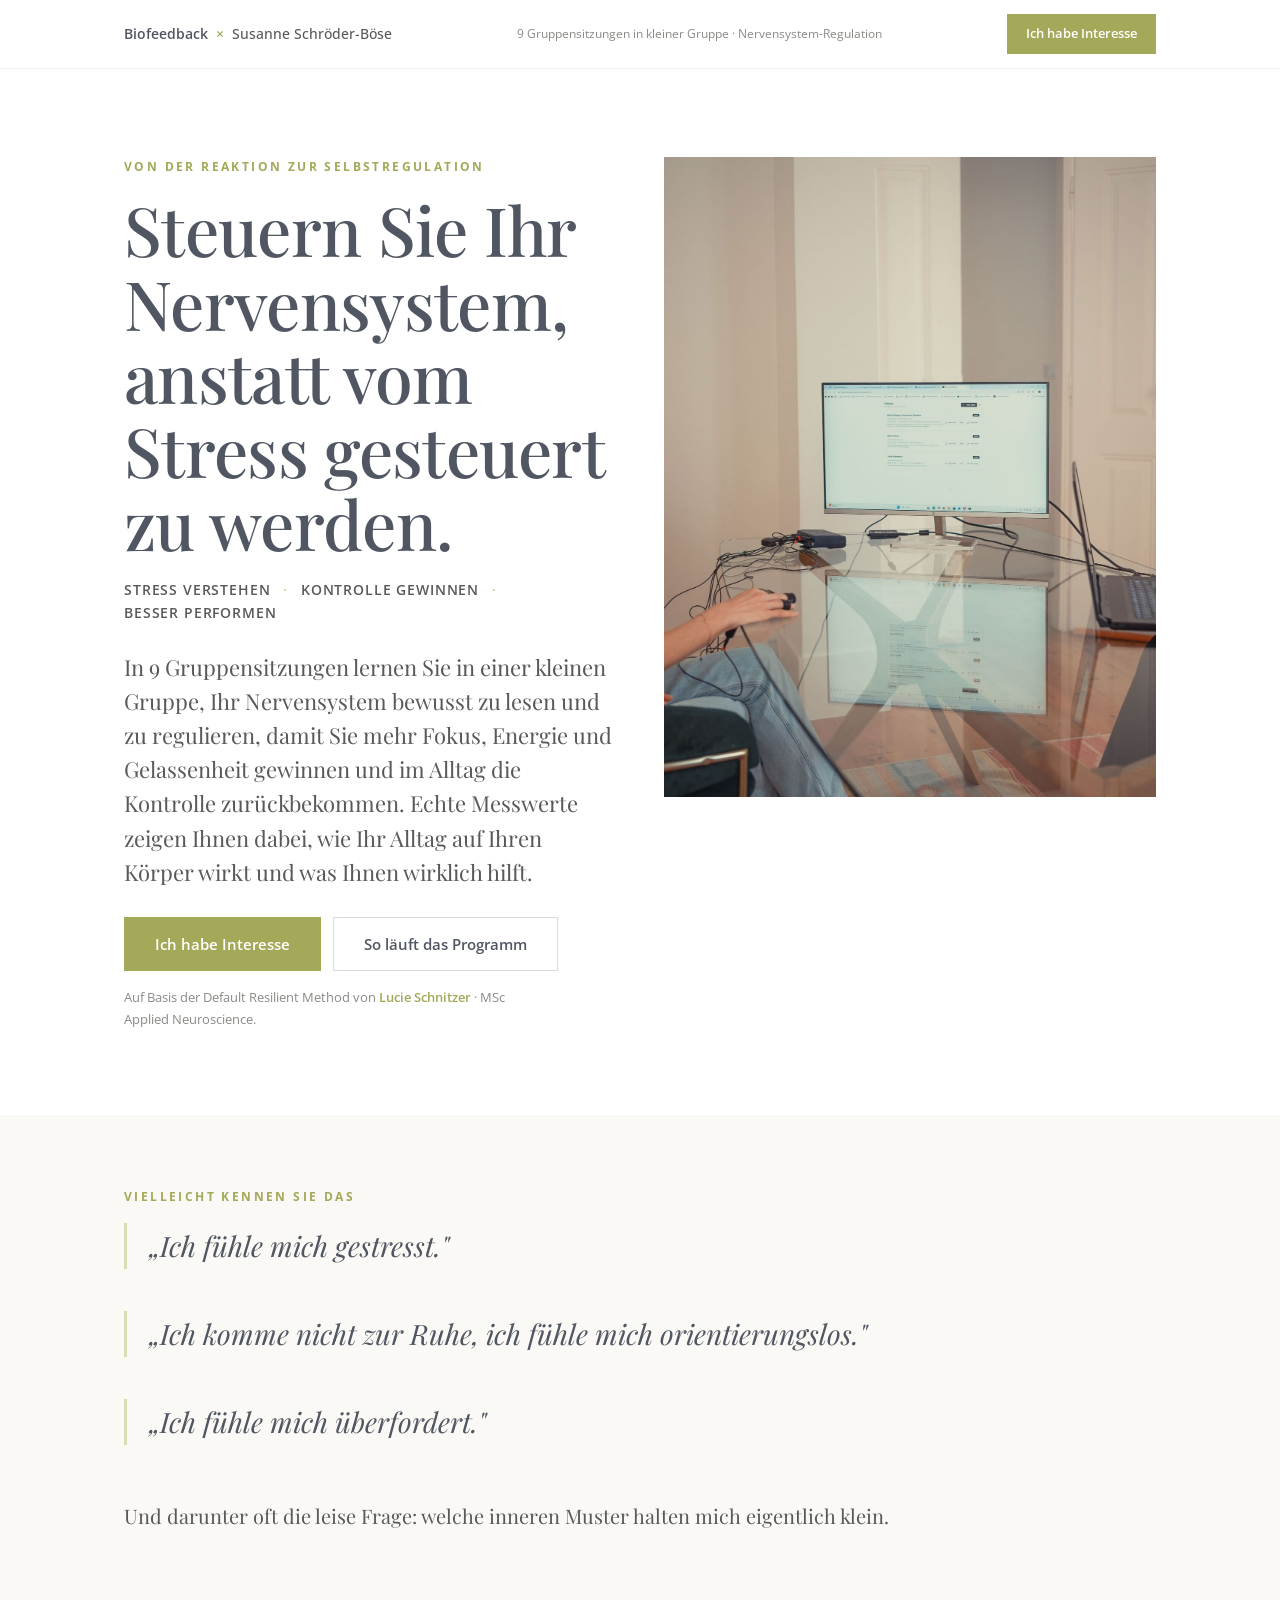
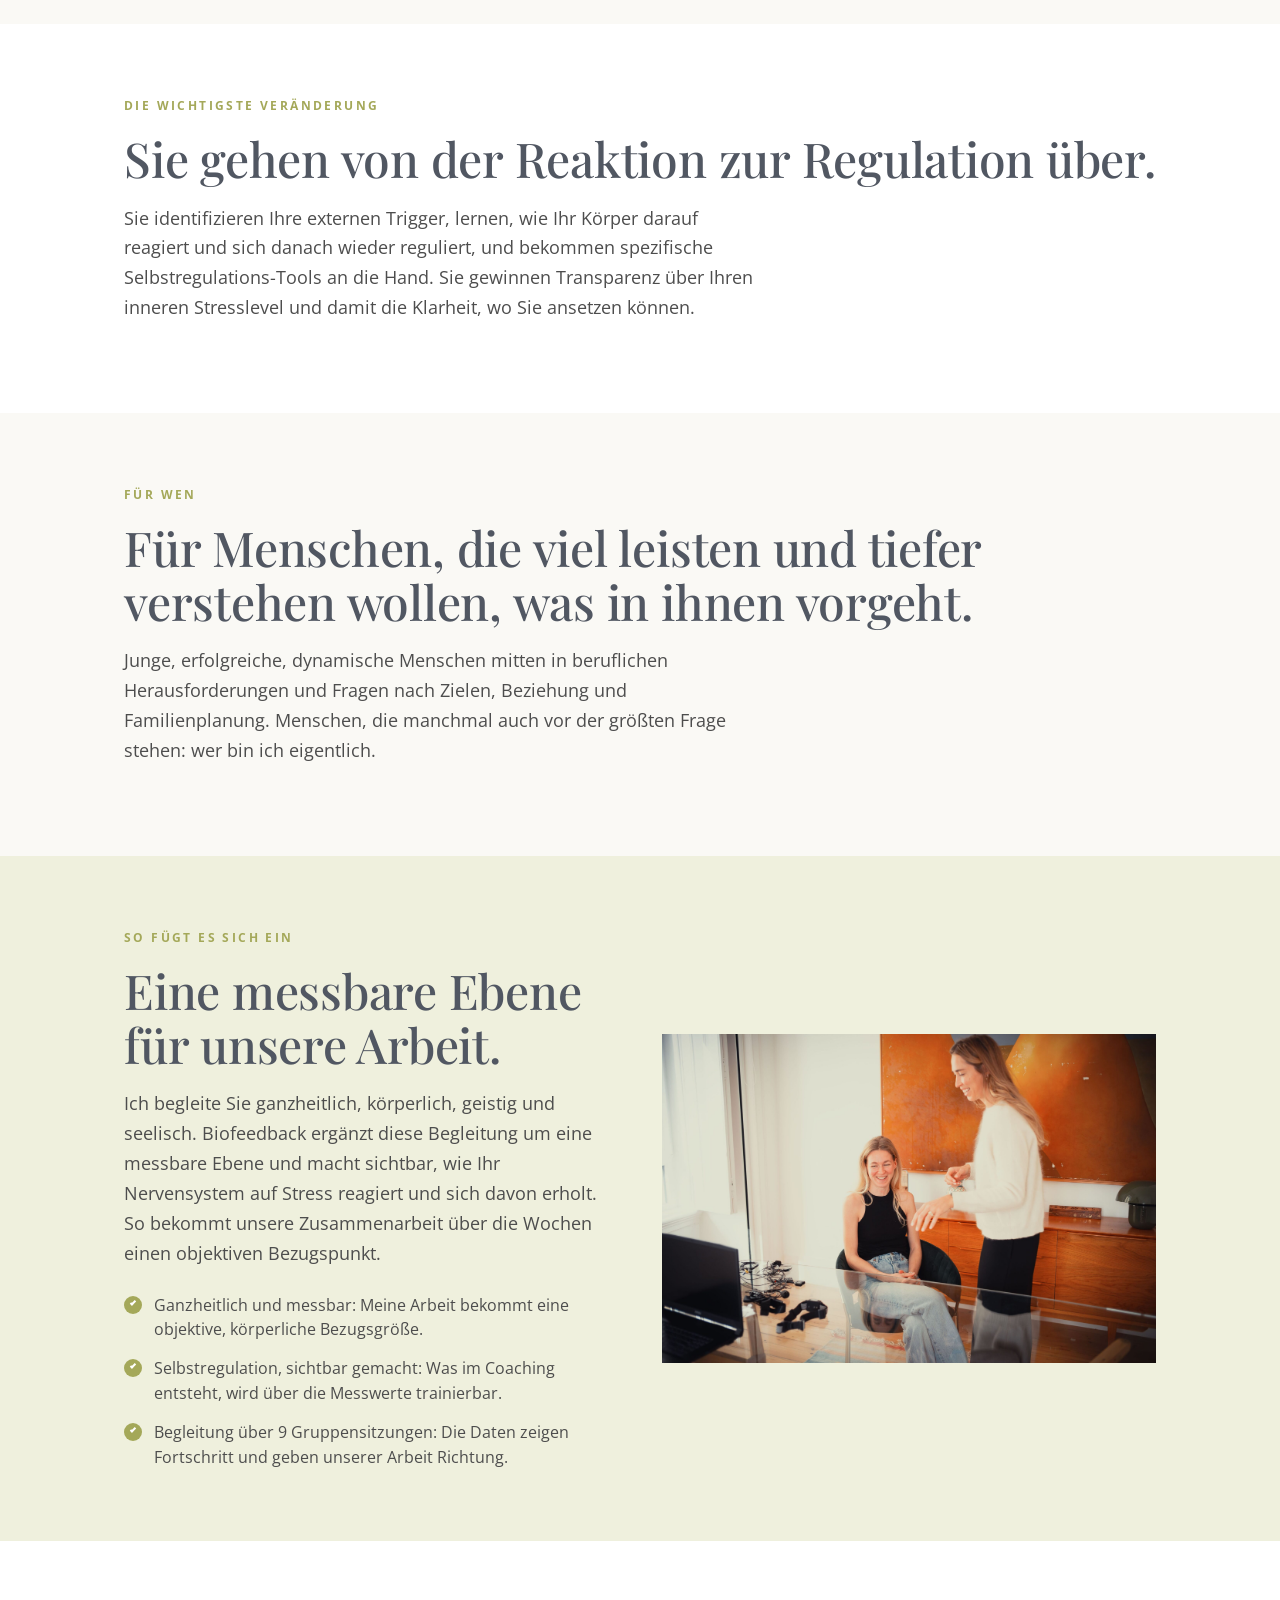
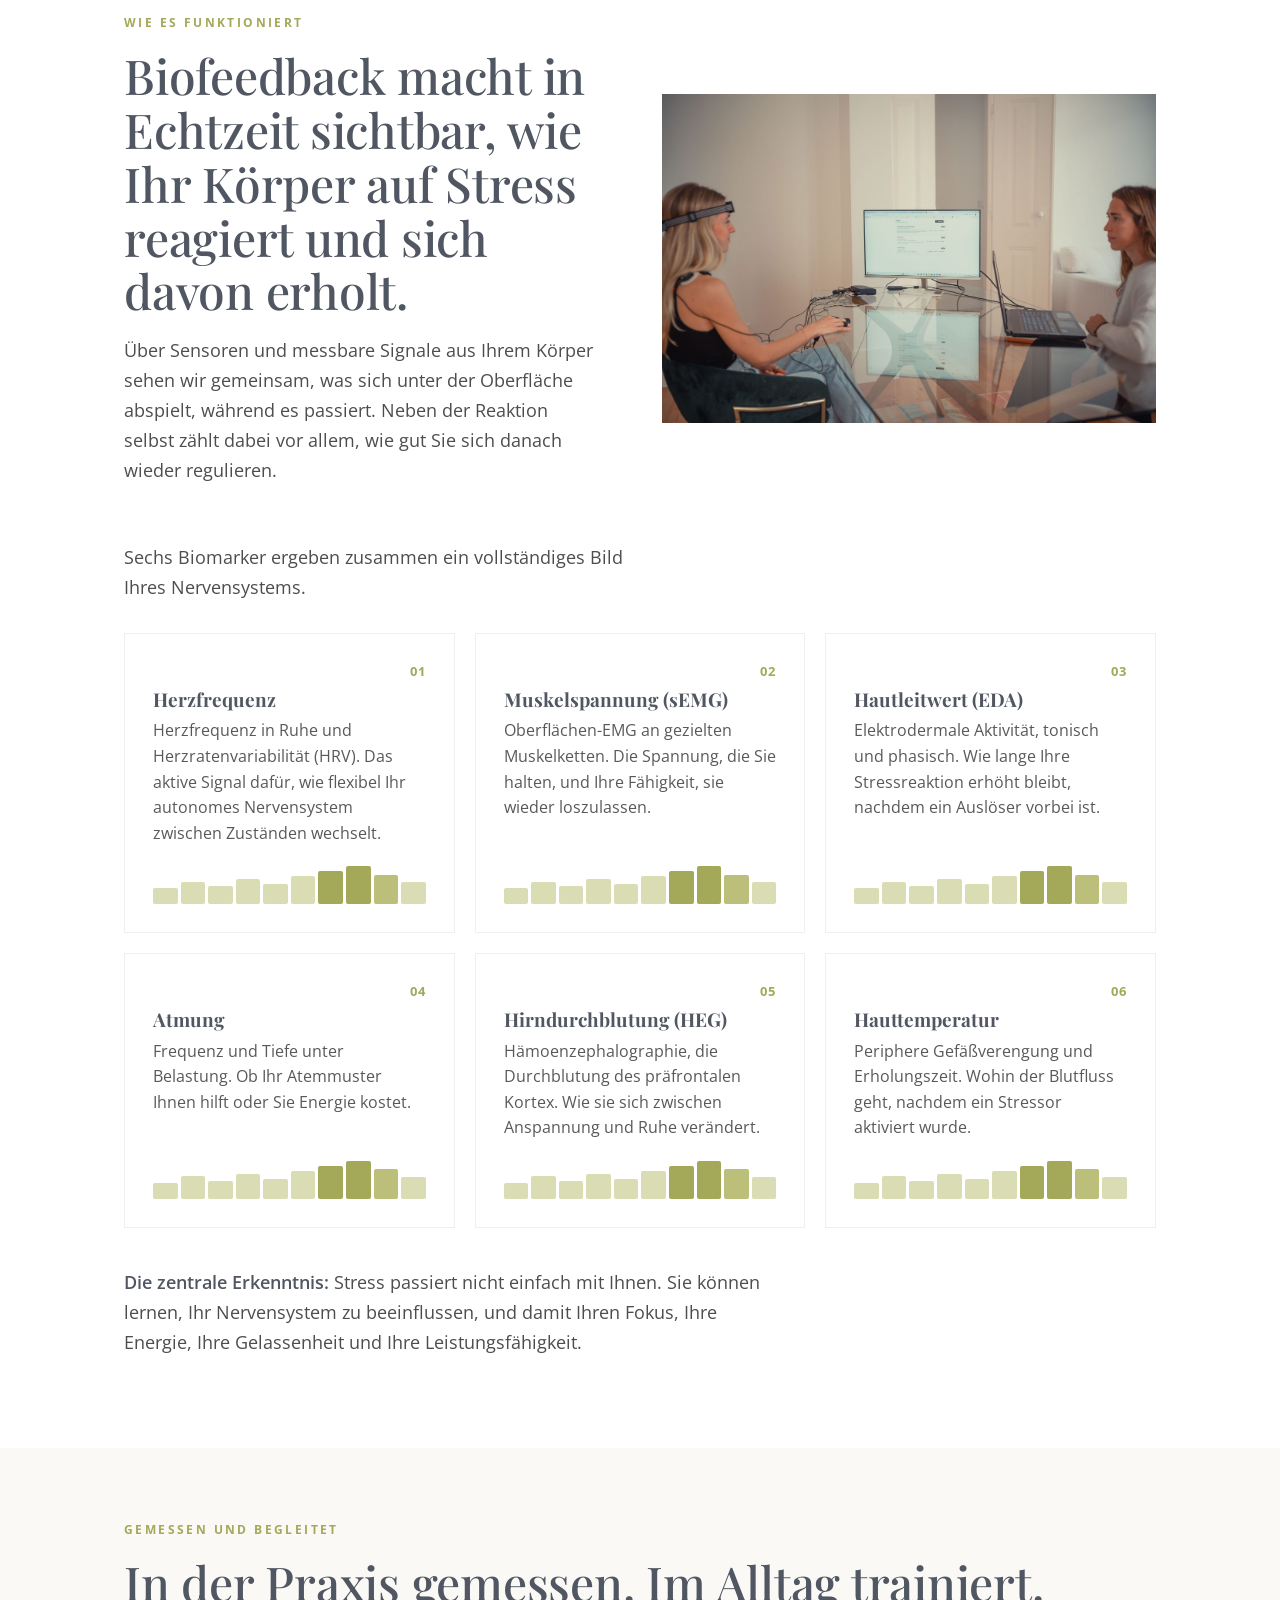
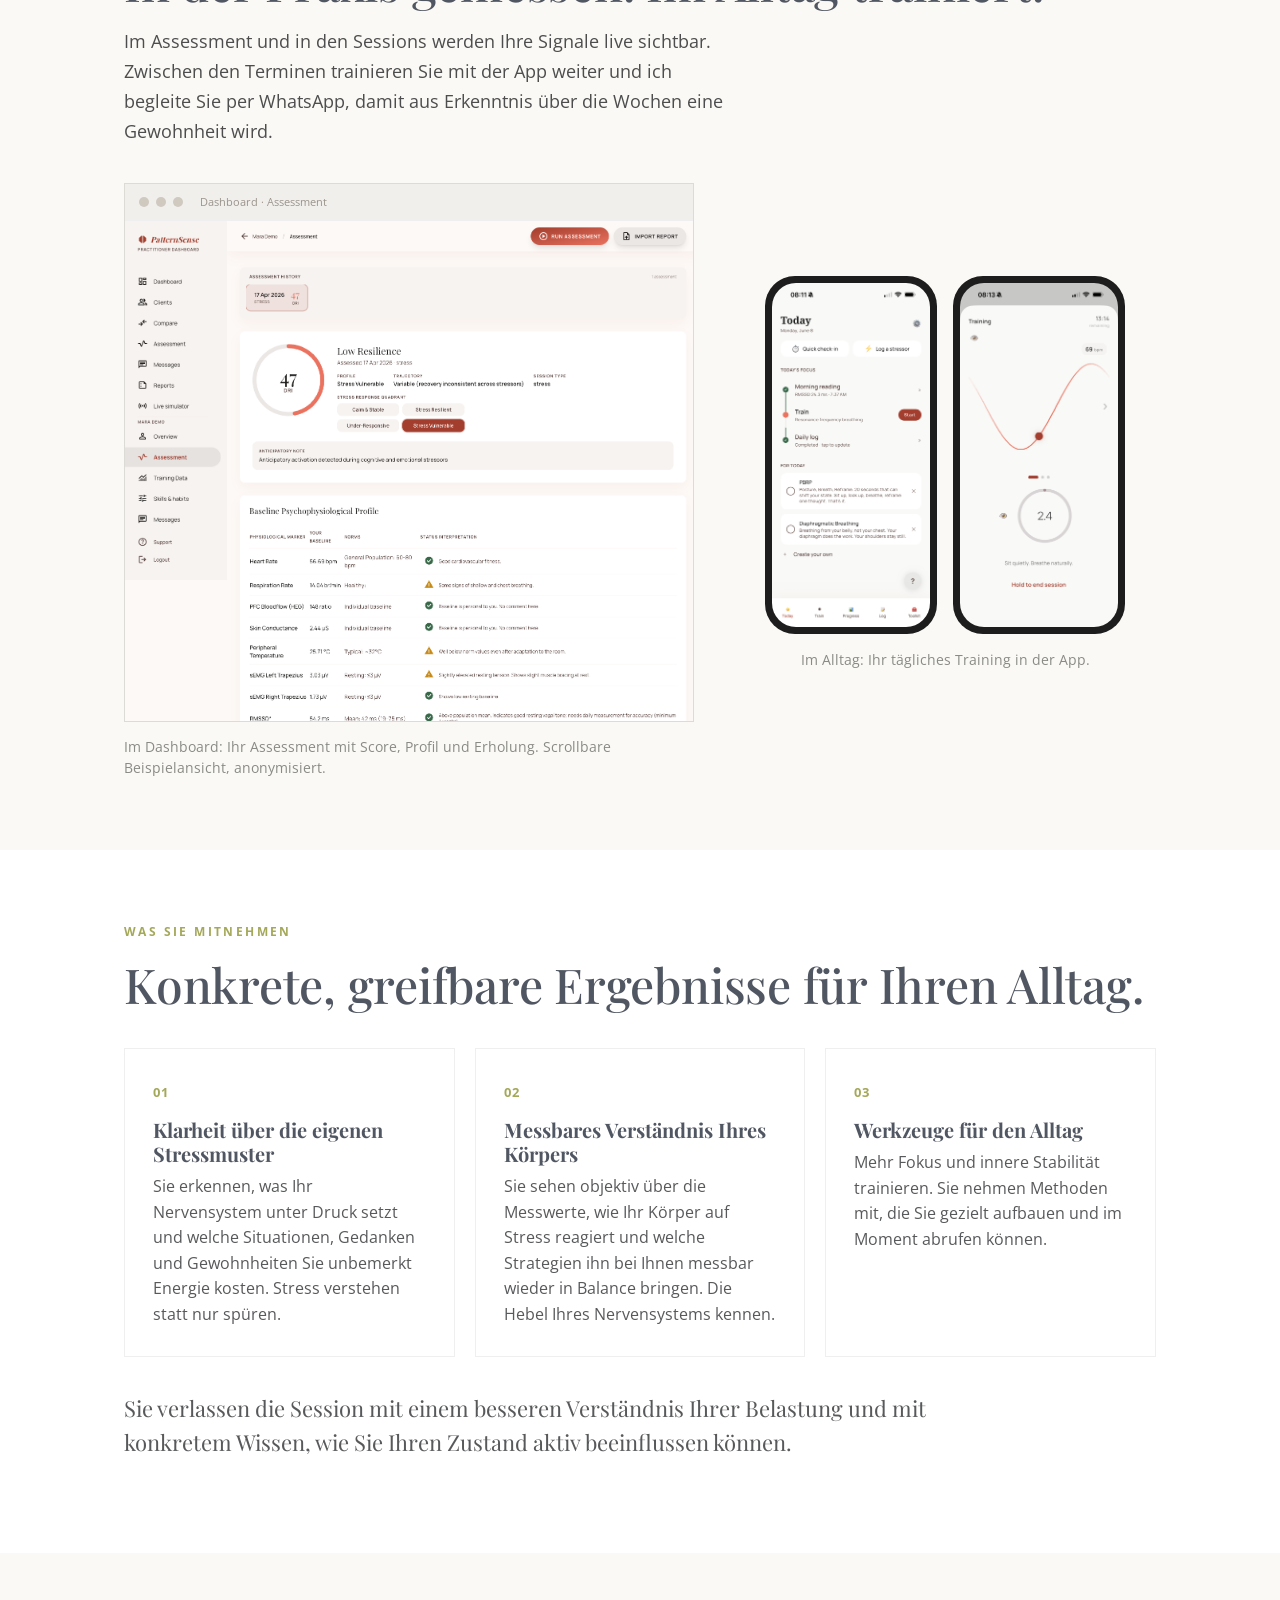
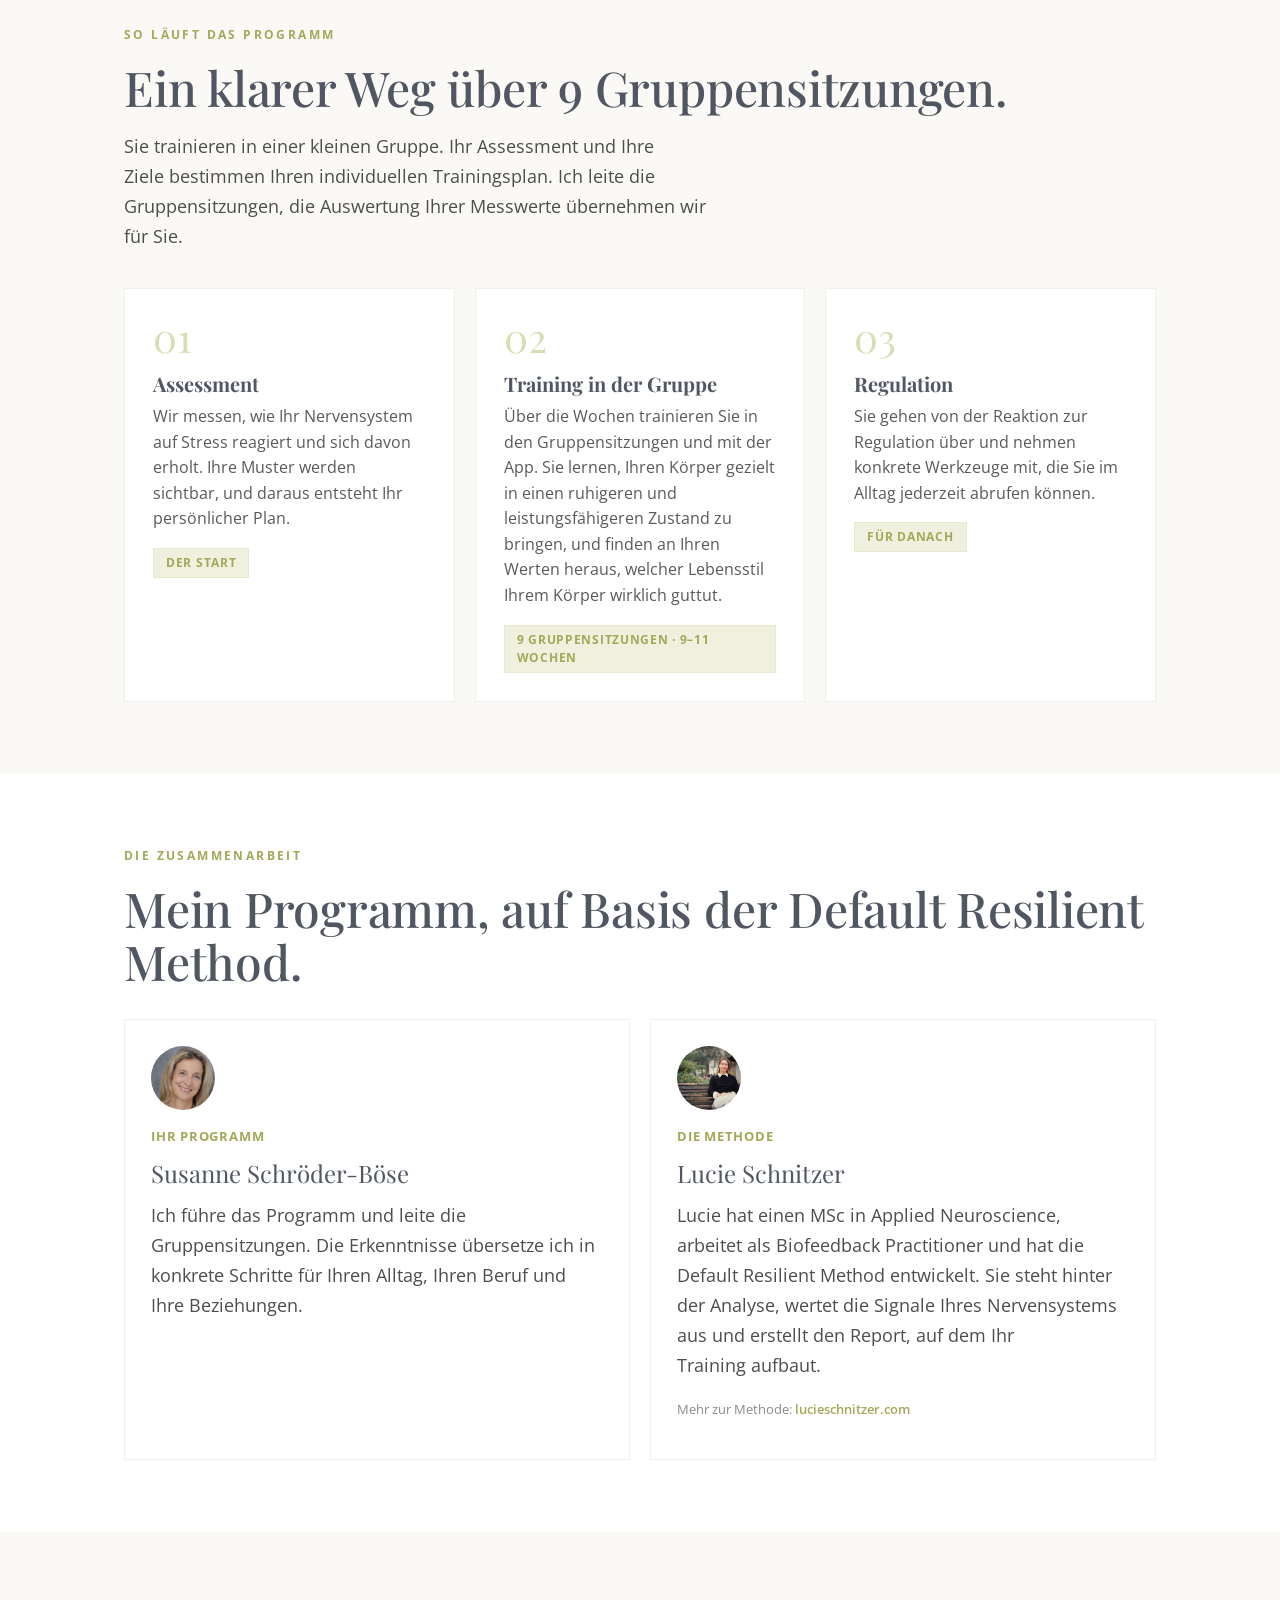
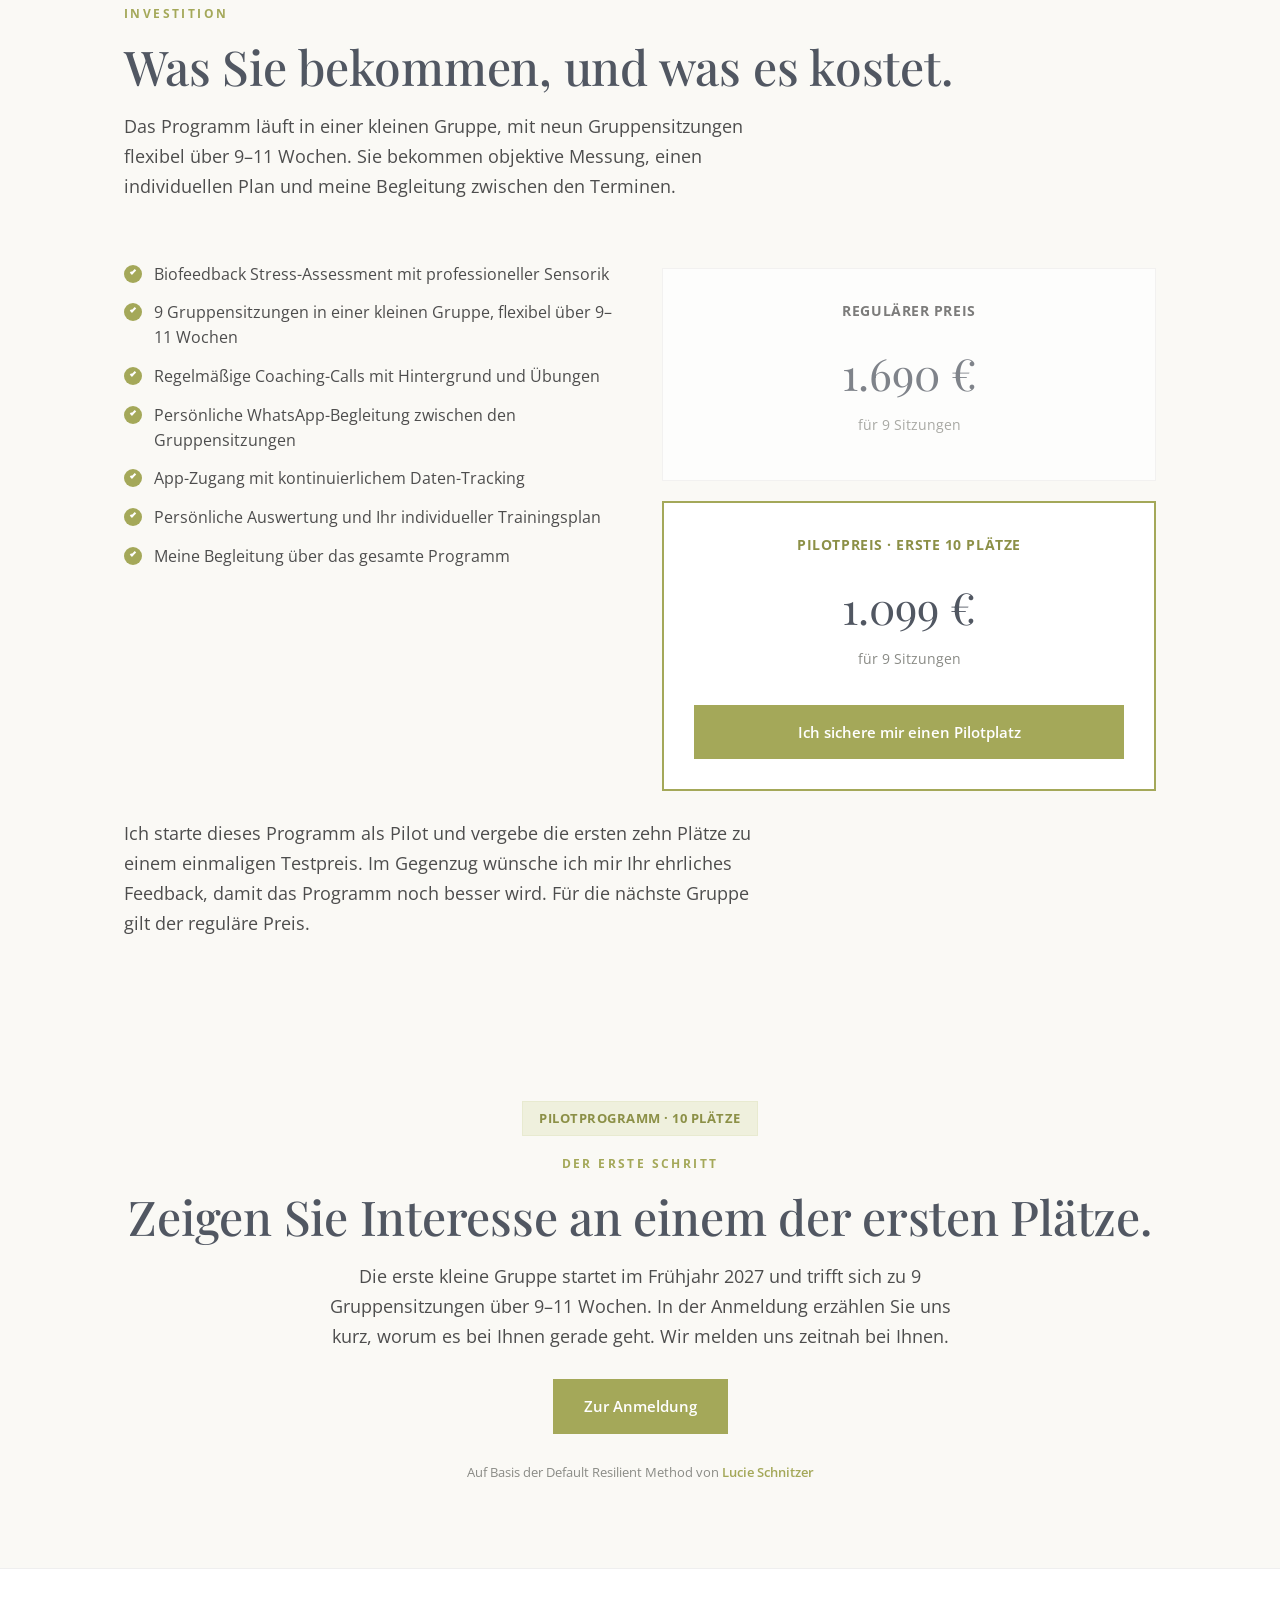
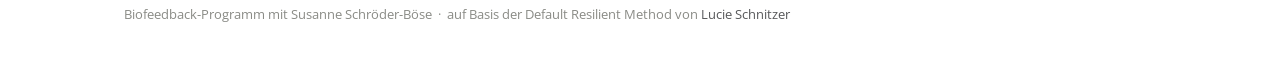
==== commit 59d35873: "State clearly that the 9 sessions are group sessions in a small group" ====
--- a/index.html
+++ b/index.html
@@ -4,7 +4,7 @@
 <meta charset="utf-8" />
 <meta name="viewport" content="width=device-width, initial-scale=1" />
 <title>Das Selbstregulations-Programm · Biofeedback mit Susanne Schröder-Böse</title>
-<meta name="description" content="Ein persönliches Biofeedback-Programm mit 9 Sitzungen, begleitet von Susanne Schröder-Böse. Lernen Sie, Ihr Nervensystem bewusst zu lesen und zu regulieren, für mehr Fokus, Energie, Gelassenheit und Kontrolle im Alltag. Auf Basis der Default Resilient Method von Lucie Schnitzer." />
+<meta name="description" content="Ein Biofeedback-Programm mit 9 Gruppensitzungen in einer kleinen Gruppe, begleitet von Susanne Schröder-Böse. Lernen Sie, Ihr Nervensystem bewusst zu lesen und zu regulieren, für mehr Fokus, Energie, Gelassenheit und Kontrolle im Alltag. Auf Basis der Default Resilient Method von Lucie Schnitzer." />
 <link rel="stylesheet" href="assets/colors_and_type.css" />
 <style>
 @import url('https://fonts.googleapis.com/css2?family=Open+Sans:wght@400;500;600;700&display=swap');
@@ -295,7 +295,7 @@
       <span class="x">×</span>
       <span class="who">Susanne Schröder-Böse</span>
     </div>
-    <span class="topmeta">9 Sitzungen · Nervensystem-Regulation</span>
+    <span class="topmeta">9 Gruppensitzungen in kleiner Gruppe · Nervensystem-Regulation</span>
     <a href="https://selbstregulation.vercel.app/anmeldung" class="btn btn--primary topbar-cta">Ich habe Interesse</a>
   </div>
 </header>
@@ -307,7 +307,7 @@
       <p class="eyebrow">Von der Reaktion zur Selbstregulation</p>
       <h1>Steuern Sie Ihr Nervensystem, anstatt vom Stress gesteuert zu werden.</h1>
       <p class="tagline">Stress verstehen <span>·</span> Kontrolle gewinnen <span>·</span> Besser performen</p>
-      <p class="lede">In 9 Sitzungen lernen Sie, Ihr Nervensystem bewusst zu lesen und zu regulieren, damit Sie mehr Fokus, Energie und Gelassenheit gewinnen und im Alltag die Kontrolle zurückbekommen. Echte Messwerte zeigen Ihnen dabei, wie Ihr Alltag auf Ihren Körper wirkt und was Ihnen wirklich hilft.</p>
+      <p class="lede">In 9 Gruppensitzungen lernen Sie in einer kleinen Gruppe, Ihr Nervensystem bewusst zu lesen und zu regulieren, damit Sie mehr Fokus, Energie und Gelassenheit gewinnen und im Alltag die Kontrolle zurückbekommen. Echte Messwerte zeigen Ihnen dabei, wie Ihr Alltag auf Ihren Körper wirkt und was Ihnen wirklich hilft.</p>
       <div class="cta-row" style="margin-top:28px">
         <a href="https://selbstregulation.vercel.app/anmeldung" class="btn btn--primary">Ich habe Interesse</a>
         <a href="#programm" class="btn btn--ghost">So läuft das Programm</a>
@@ -364,7 +364,7 @@
         <ul class="ticks">
           <li>Ganzheitlich und messbar: Meine Arbeit bekommt eine objektive, körperliche Bezugsgröße.</li>
           <li>Selbstregulation, sichtbar gemacht: Was im Coaching entsteht, wird über die Messwerte trainierbar.</li>
-          <li>Begleitung über 9 Sitzungen: Die Daten zeigen Fortschritt und geben unserer Arbeit Richtung.</li>
+          <li>Begleitung über 9 Gruppensitzungen: Die Daten zeigen Fortschritt und geben unserer Arbeit Richtung.</li>
         </ul>
       </div>
       <figure class="split-media">
@@ -492,8 +492,8 @@
 <section class="section section--paper" id="programm">
   <div class="wrap">
     <p class="eyebrow">So läuft das Programm</p>
-    <h2 class="measure">Ein klarer Weg über 9 Sitzungen.</h2>
-    <p class="measure">Die Inhalte richten sich nach Ihrem Assessment und Ihren Zielen. Ich führe durch jede Session, die Auswertung Ihrer Messwerte übernehmen wir für Sie.</p>
+    <h2 class="measure">Ein klarer Weg über 9 Gruppensitzungen.</h2>
+    <p class="measure">Sie trainieren in einer kleinen Gruppe. Ihr Assessment und Ihre Ziele bestimmen Ihren individuellen Trainingsplan. Ich leite die Gruppensitzungen, die Auswertung Ihrer Messwerte übernehmen wir für Sie.</p>
     <div class="steps">
       <div class="step">
         <span class="step-no">01</span>
@@ -503,9 +503,9 @@
       </div>
       <div class="step">
         <span class="step-no">02</span>
-        <h3>Ihr Programm</h3>
-        <p>Über die Wochen trainieren Sie in den Sessions und mit der App. Sie lernen, Ihren Körper gezielt in einen ruhigeren und leistungsfähigeren Zustand zu bringen, und finden an Ihren Werten heraus, welcher Lebensstil Ihrem Körper wirklich guttut.</p>
-        <span class="dur">9 Sitzungen · 9–11 Wochen</span>
+        <h3>Training in der Gruppe</h3>
+        <p>Über die Wochen trainieren Sie in den Gruppensitzungen und mit der App. Sie lernen, Ihren Körper gezielt in einen ruhigeren und leistungsfähigeren Zustand zu bringen, und finden an Ihren Werten heraus, welcher Lebensstil Ihrem Körper wirklich guttut.</p>
+        <span class="dur">9 Gruppensitzungen · 9–11 Wochen</span>
       </div>
       <div class="step">
         <span class="step-no">03</span>
@@ -527,7 +527,7 @@
         <img class="avatar" src="assets/media/susanne-portrait.jpg" alt="Susanne Schröder-Böse" loading="lazy" />
         <p class="role">Ihr Programm</p>
         <p class="name">Susanne Schröder-Böse</p>
-        <p>Ich führe das Programm und arbeite direkt mit Ihnen. Ich begleite jede Session und übersetze die Erkenntnisse in konkrete Schritte für Ihren Alltag, Ihren Beruf und Ihre Beziehungen.</p>
+        <p>Ich führe das Programm und leite die Gruppensitzungen. Die Erkenntnisse übersetze ich in konkrete Schritte für Ihren Alltag, Ihren Beruf und Ihre Beziehungen.</p>
       </div>
       <div class="coop-card">
         <img class="avatar" src="assets/media/lucie-portrait.jpg" alt="Lucie Schnitzer" loading="lazy" style="object-position: 70% 32%;" />
@@ -545,17 +545,17 @@
   <div class="wrap">
     <p class="eyebrow">Investition</p>
     <h2 class="measure">Was Sie bekommen, und was es kostet.</h2>
-    <p class="measure">Das ist persönliche, messbare 1:1-Arbeit über neun Sitzungen, flexibel über 9–11 Wochen. Sie bekommen objektive Messung, einen individuellen Plan und meine Begleitung zwischen den Terminen.</p>
+    <p class="measure">Das Programm läuft in einer kleinen Gruppe, mit neun Gruppensitzungen flexibel über 9–11 Wochen. Sie bekommen objektive Messung, einen individuellen Plan und meine Begleitung zwischen den Terminen.</p>
     <div class="split" style="margin-top:36px;align-items:start">
       <div class="split-copy">
         <ul class="ticks">
           <li>Biofeedback Stress-Assessment mit professioneller Sensorik</li>
-          <li>9 persönliche 1:1-Sessions, flexibel über 9–11 Wochen</li>
+          <li>9 Gruppensitzungen in einer kleinen Gruppe, flexibel über 9–11 Wochen</li>
           <li>Regelmäßige Coaching-Calls mit Hintergrund und Übungen</li>
-          <li>Persönliche WhatsApp-Begleitung zwischen den Sessions</li>
+          <li>Persönliche WhatsApp-Begleitung zwischen den Gruppensitzungen</li>
           <li>App-Zugang mit kontinuierlichem Daten-Tracking</li>
           <li>Persönliche Auswertung und Ihr individueller Trainingsplan</li>
-          <li>Persönliche und individuelle Begleitung über das gesamte Programm</li>
+          <li>Meine Begleitung über das gesamte Programm</li>
         </ul>
       </div>
       <div class="split-copy">
@@ -587,7 +587,7 @@
     <span class="places-badge">Pilotprogramm · 10 Plätze</span>
     <p class="eyebrow">Der erste Schritt</p>
     <h2 class="measure" style="margin-left:auto;margin-right:auto">Zeigen Sie Interesse an einem der ersten Plätze.</h2>
-    <p class="measure" style="margin:0 auto 6px">Die erste Gruppe startet im Frühjahr 2027 und umfasst 9 Sitzungen über 9–11 Wochen. In der Anmeldung erzählen Sie uns kurz, worum es bei Ihnen gerade geht. Wir melden uns zeitnah bei Ihnen.</p>
+    <p class="measure" style="margin:0 auto 6px">Die erste kleine Gruppe startet im Frühjahr 2027 und trifft sich zu 9 Gruppensitzungen über 9–11 Wochen. In der Anmeldung erzählen Sie uns kurz, worum es bei Ihnen gerade geht. Wir melden uns zeitnah bei Ihnen.</p>
     <div class="cta-row" style="justify-content:center;margin-top:28px">
       <a href="https://selbstregulation.vercel.app/anmeldung" class="btn btn--primary">Zur Anmeldung</a>
     </div>
